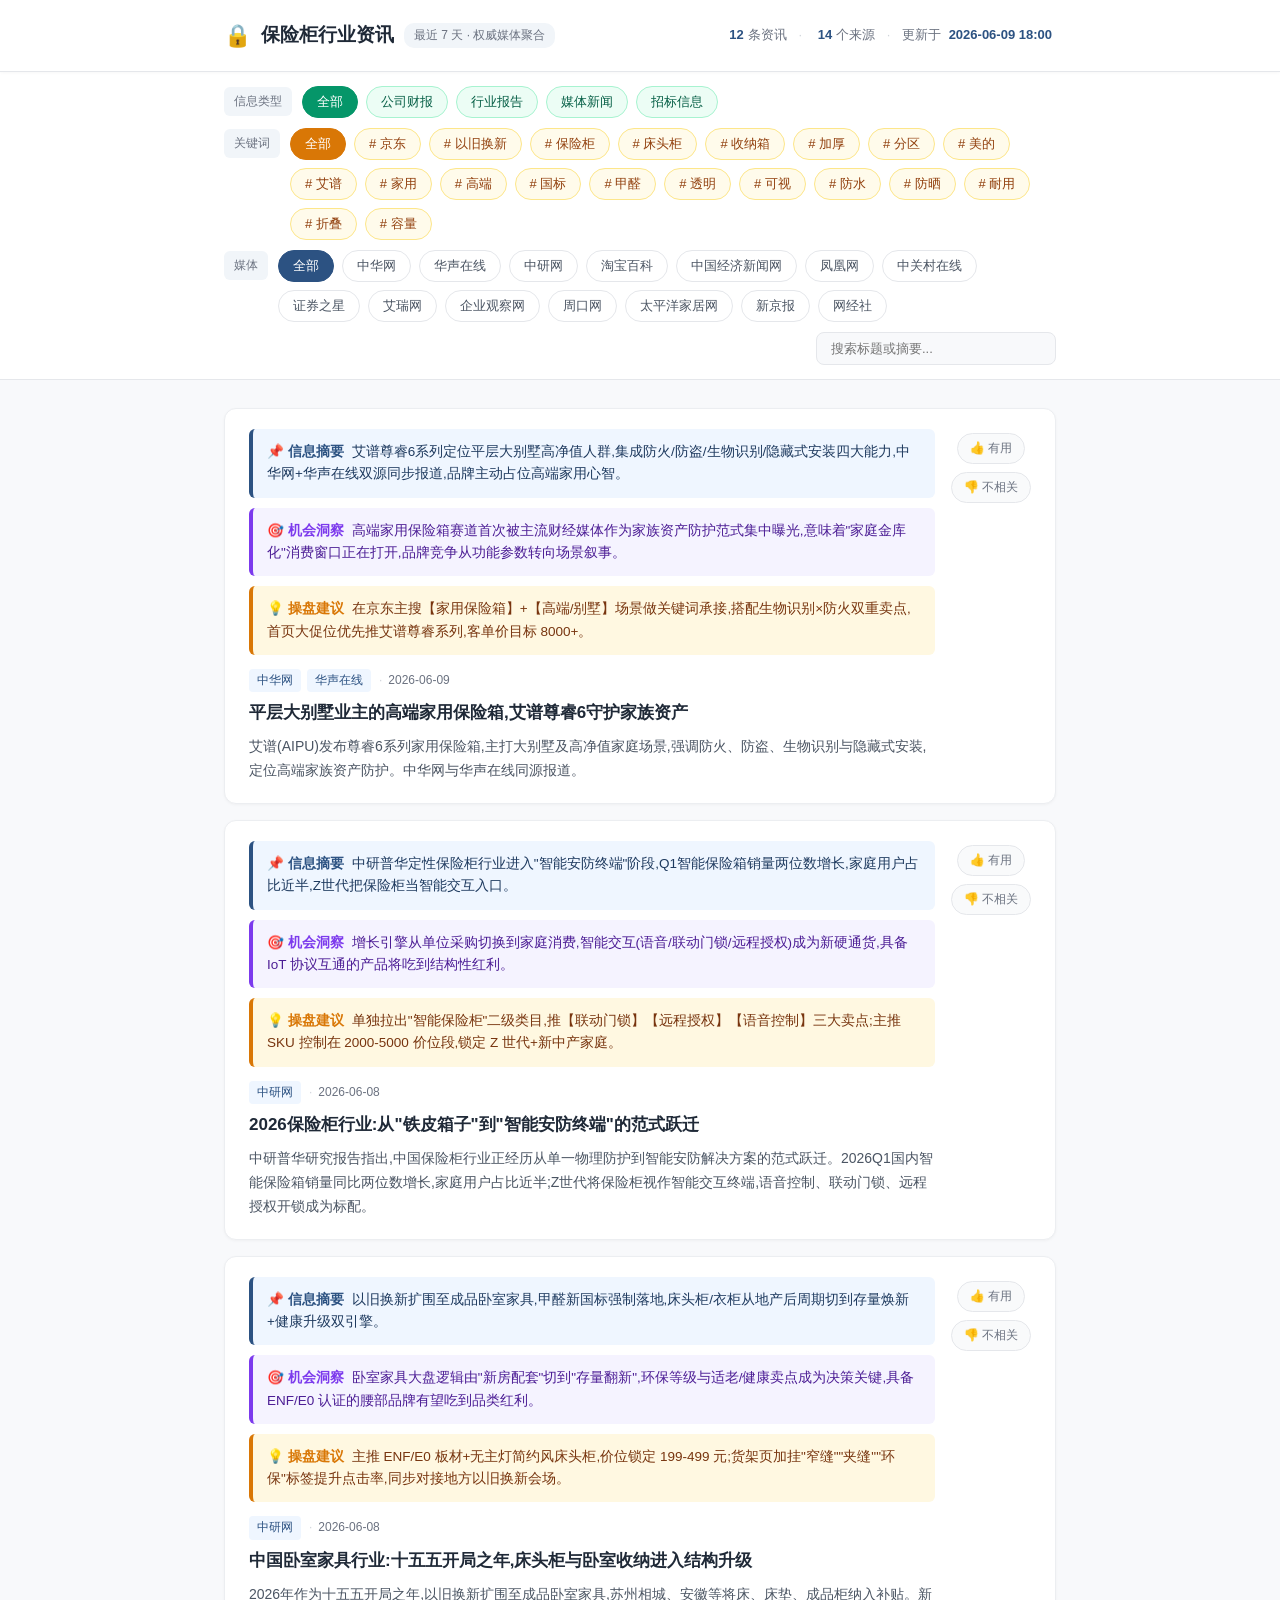
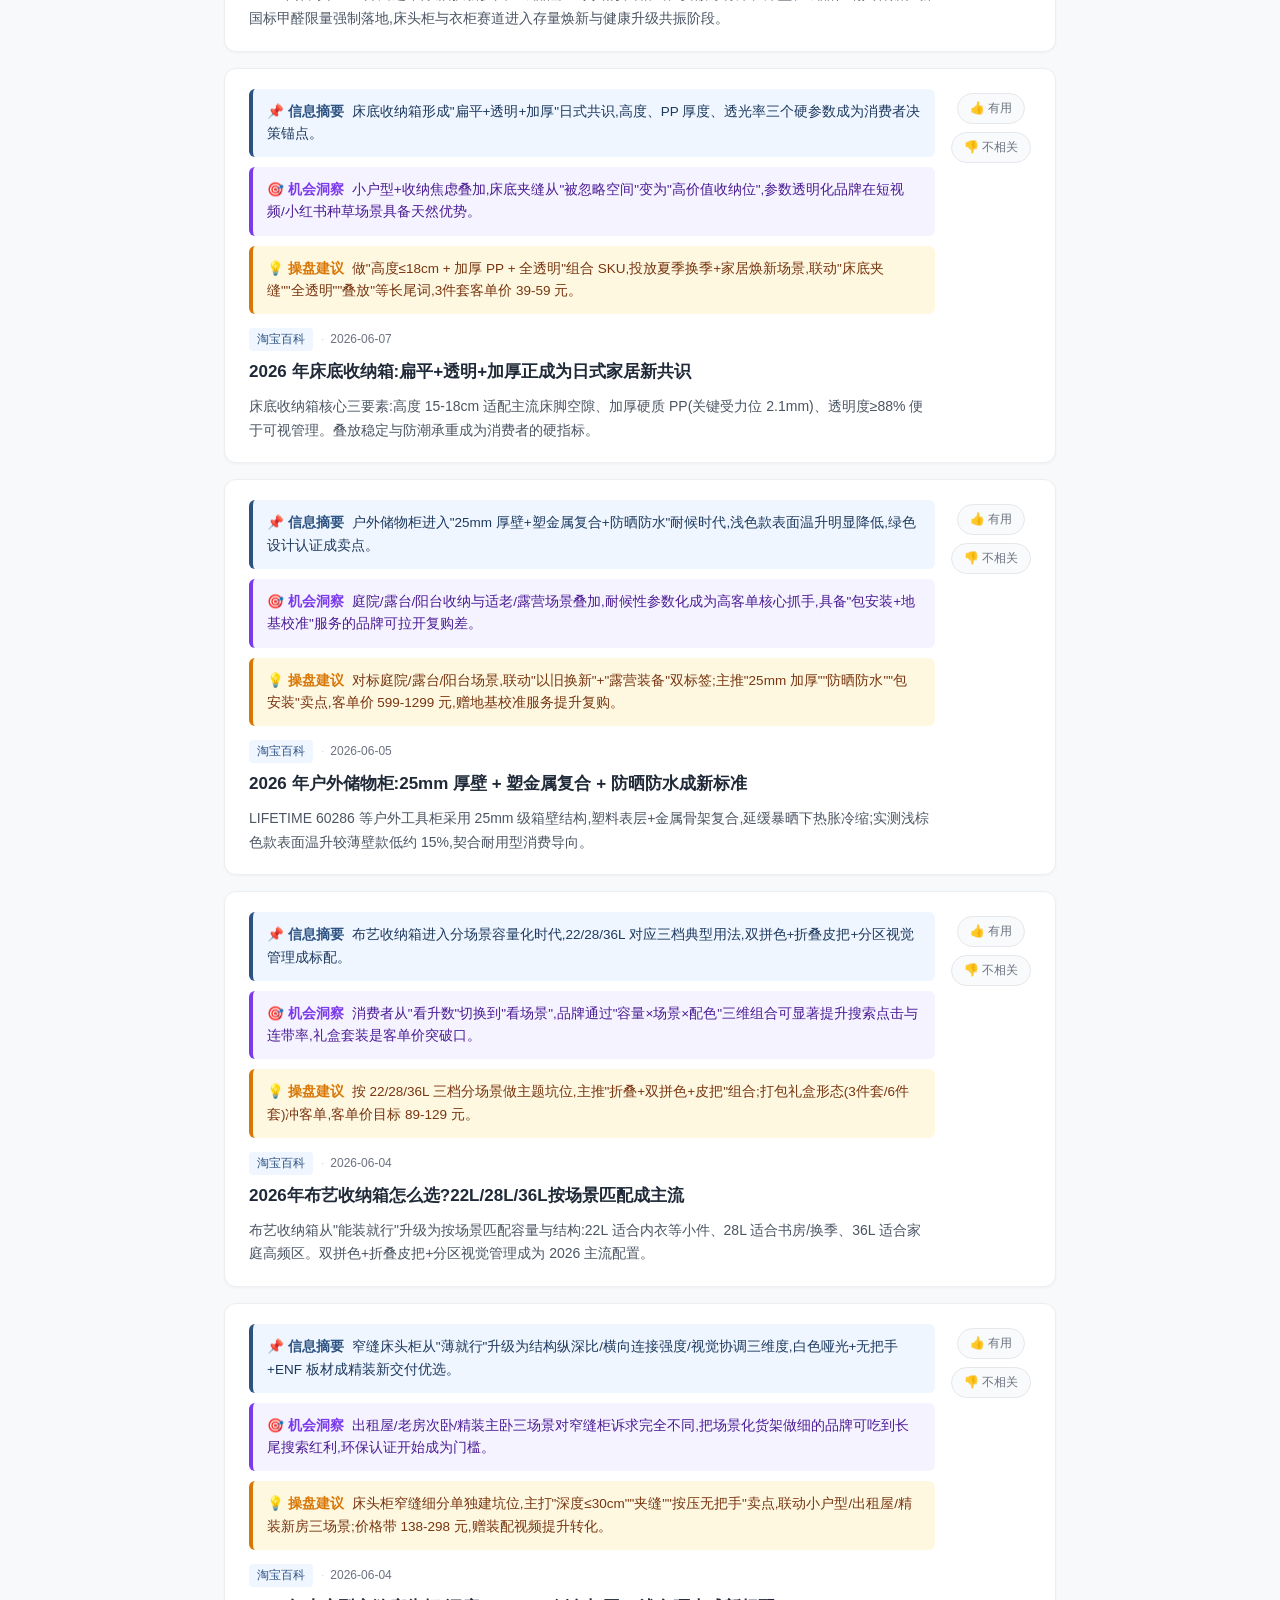
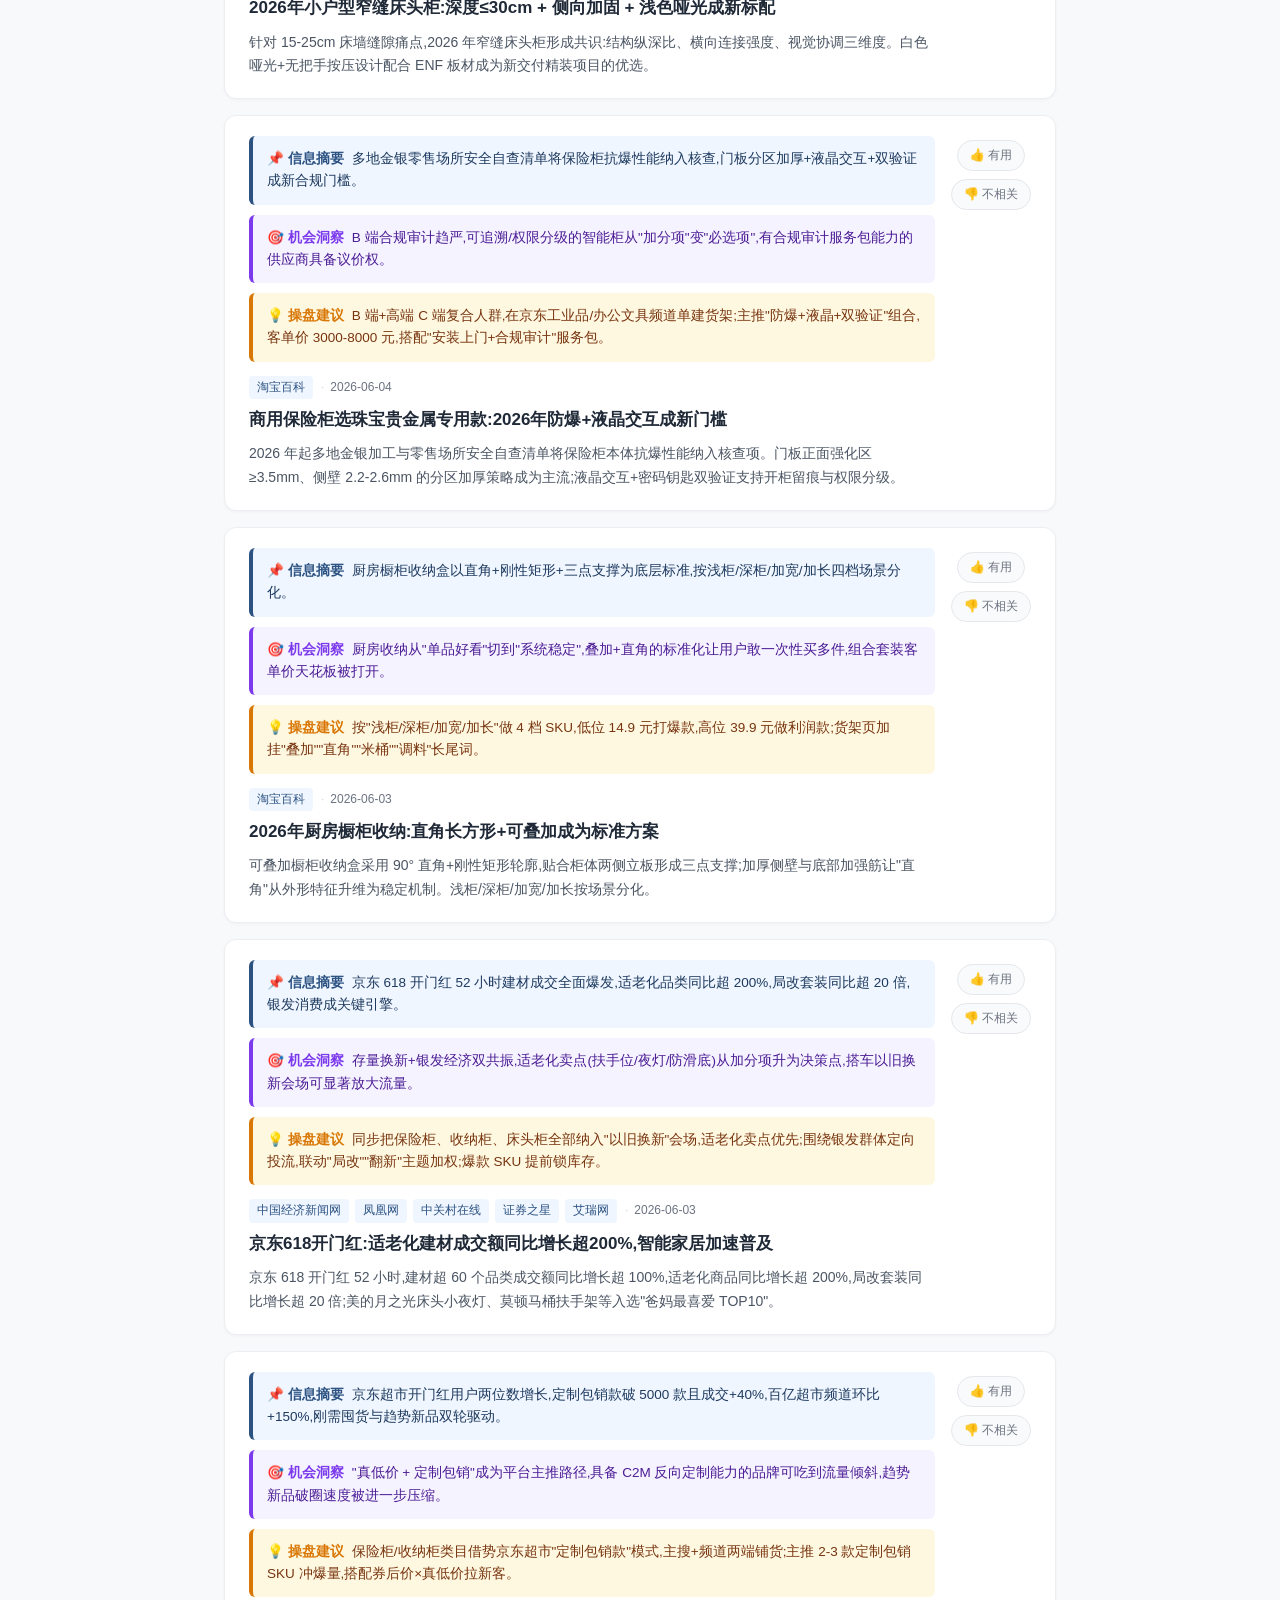
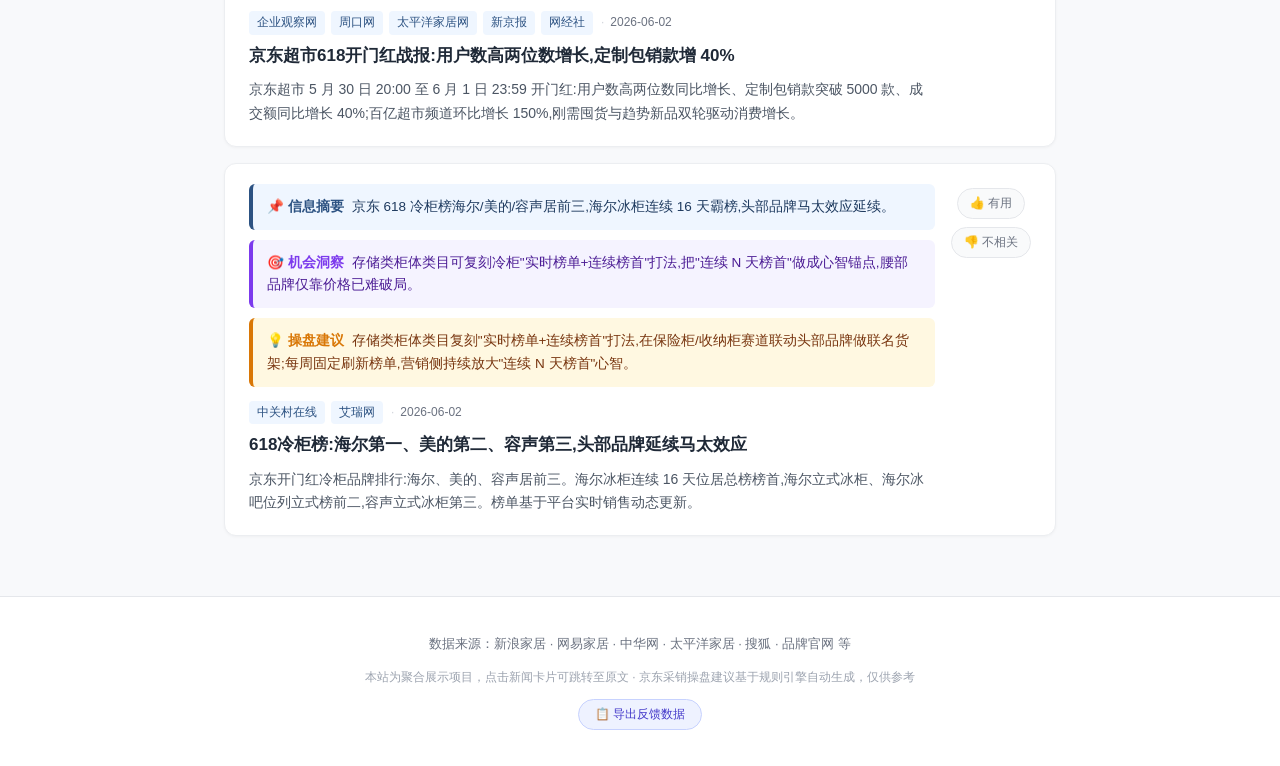
==== index.html @ 9e06166c "feat: 信息类型筛选+bad滑走消失+每日自动更新" ====
<!DOCTYPE html>
<html lang="zh-CN">
<head>
  <meta charset="UTF-8" />
  <meta name="viewport" content="width=device-width, initial-scale=1.0" />
  <title>保险柜行业资讯 · 最近 7 天</title>
  <meta name="description" content="保险柜/保险箱/保管箱行业最近 7 天权威媒体动态聚合，含京东采销操盘建议。" />
  <link rel="stylesheet" href="./style.css" />
</head>
<body>
  <header class="site-header">
    <div class="container">
      <div class="brand">
        <span class="brand-icon">🔒</span>
        <h1>保险柜行业资讯</h1>
        <span class="brand-tag">最近 7 天 · 权威媒体聚合</span>
      </div>
      <div class="stats" id="stats">
        <span class="stat-item"><strong id="stat-total">--</strong>条资讯</span>
        <span class="stat-divider">·</span>
        <span class="stat-item"><strong id="stat-sources">--</strong>个来源</span>
        <span class="stat-divider">·</span>
        <span class="stat-item">更新于 <strong id="stat-time">--</strong></span>
      </div>
    </div>
  </header>

  <section class="toolbar">
    <div class="container toolbar-inner">
      <div class="filter-row">
        <span class="filter-label">信息类型</span>
        <div class="category-filter chips-wrap" id="category-filter">
          <button class="chip chip-cat chip-active" data-category="">全部</button>
        </div>
      </div>
      <div class="filter-row">
        <span class="filter-label">关键词</span>
        <div class="keyword-filter chips-wrap" id="keyword-filter">
          <button class="chip chip-keyword chip-active" data-keyword="">全部</button>
        </div>
      </div>
      <div class="filter-row">
        <span class="filter-label">媒体</span>
        <div class="source-filter chips-wrap" id="source-filter">
          <button class="chip chip-active" data-source="">全部</button>
        </div>
      </div>
      <div class="search-box">
        <input type="search" id="search-input" placeholder="搜索标题或摘要..." aria-label="搜索" />
      </div>
    </div>
  </section>

  <main class="container">
    <div id="news-list" class="news-list" aria-live="polite"></div>
    <div id="empty-state" class="empty-state" hidden>
      <p>暂无匹配的新闻 ✨</p>
      <p class="empty-tip">试试切换其他来源或清空搜索关键词</p>
    </div>
  </main>

  <footer class="site-footer">
    <div class="container">
      <p>数据来源：新浪家居 · 网易家居 · 中华网 · 太平洋家居 · 搜狐 · 品牌官网 等</p>
      <p class="footer-sub">本站为聚合展示项目，点击新闻卡片可跳转至原文 · 京东采销操盘建议基于规则引擎自动生成，仅供参考</p>
      <p class="footer-sub" style="margin-top:8px">
        <button id="export-feedback-btn" class="fb-btn fb-export" title="导出您的反馈数据，供爬虫优化抓取">📋 导出反馈数据</button>
      </p>
    </div>
  </footer>

  <script src="./data/news.data.js"></script>
  <script src="./js/app.js"></script>
</body>
</html>
---- style.css ----
/* ============================================================
/* ============================================================
   Safe-box News  · Light theme
   Palette: #F8F9FB bg, #FFFFFF cards, #2C5282 accent, #D97706 insight
   ============================================================ */

* { box-sizing: border-box; }

html, body {
  margin: 0;
  padding: 0;
  background: #F8F9FB;
  color: #1F2937;
  font-family: -apple-system, BlinkMacSystemFont, "Segoe UI", "PingFang SC",
               "Hiragino Sans GB", "Microsoft YaHei", sans-serif;
  font-size: 15px;
  line-height: 1.6;
  -webkit-font-smoothing: antialiased;
}

.container {
  max-width: 880px;
  margin: 0 auto;
  padding: 0 24px;
}

a { color: inherit; text-decoration: none; }

/* ===== Header ===== */
.site-header {
  background: #FFFFFF;
  border-bottom: 1px solid #E5E7EB;
  position: sticky;
  top: 0;
  z-index: 10;
  box-shadow: 0 1px 3px rgba(0,0,0,0.03);
}
.site-header .container {
  display: flex;
  flex-wrap: wrap;
  align-items: center;
  justify-content: space-between;
  padding-top: 18px;
  padding-bottom: 18px;
  gap: 14px;
}
.brand {
  display: flex;
  align-items: center;
  gap: 10px;
  flex-wrap: wrap;
}
.brand-icon {
  font-size: 22px;
}
.brand h1 {
  font-size: 19px;
  font-weight: 600;
  margin: 0;
  color: #1F2937;
}
.brand-tag {
  font-size: 12px;
  color: #6B7280;
  background: #F1F5F9;
  padding: 3px 10px;
  border-radius: 10px;
}
.stats {
  color: #6B7280;
  font-size: 13px;
}
.stats strong {
  color: #2C5282;
  font-weight: 600;
  padding: 0 4px;
}
.stat-divider {
  margin: 0 8px;
  color: #D1D5DB;
}

/* ===== Toolbar ===== */
.toolbar {
  background: #FFFFFF;
  border-bottom: 1px solid #E5E7EB;
}
.toolbar-inner {
  display: flex;
  flex-direction: column;
  gap: 10px;
  padding-top: 14px;
  padding-bottom: 14px;
  align-items: stretch;
}
.filter-row {
  display: flex;
  align-items: flex-start;
  gap: 10px;
  flex-wrap: nowrap;
}
.filter-label {
  flex: 0 0 auto;
  font-size: 12px;
  color: #6B7280;
  background: #F1F5F9;
  padding: 5px 10px;
  border-radius: 6px;
  white-space: nowrap;
  margin-top: 1px;
  font-weight: 500;
}
.chips-wrap {
  display: flex;
  flex-wrap: wrap;
  gap: 8px;
  flex: 1 1 auto;
}
.source-filter,
.keyword-filter {
  display: flex;
  gap: 8px;
  flex-wrap: wrap;
  flex: 1 1 auto;
}
.chip {
  border: 1px solid #E5E7EB;
  background: #FFFFFF;
  color: #4B5563;
  padding: 6px 14px;
  border-radius: 16px;
  font-size: 13px;
  cursor: pointer;
  transition: all 0.15s ease;
  white-space: nowrap;
}
.chip:hover {
  border-color: #2C5282;
  color: #2C5282;
}
.chip-active {
  background: #2C5282;
  border-color: #2C5282;
  color: #FFFFFF;
}
.chip-active:hover {
  color: #FFFFFF;
}

/* Keyword chips (golden accent to distinguish from media filter) */
.chip-keyword {
  color: #92400E;
  background: #FFFBEB;
  border-color: #FDE68A;
}
.chip-keyword:hover {
  border-color: #D97706;
  color: #D97706;
}
.chip-keyword.chip-active {
  background: #D97706;
  border-color: #D97706;
  color: #FFFFFF;
}
.chip-keyword.chip-active:hover {
  color: #FFFFFF;
}

/* Category chips (teal accent) */
.chip-cat {
  color: #065F46;
  background: #ECFDF5;
  border-color: #A7F3D0;
}
.chip-cat:hover {
  border-color: #059669;
  color: #059669;
}
.chip-cat.chip-active {
  background: #059669;
  border-color: #059669;
  color: #FFFFFF;
}
.chip-cat.chip-active:hover {
  color: #FFFFFF;
}

.search-box {
  flex: 0 0 auto;
  align-self: flex-end;
}
.search-box input {
  width: 100%;
  min-width: 240px;
  padding: 8px 14px;
  border: 1px solid #E5E7EB;
  border-radius: 8px;
  background: #F8F9FB;
  font-size: 13px;
  color: #1F2937;
  outline: none;
  transition: all 0.15s ease;
}
.search-box input:focus {
  background: #FFFFFF;
  border-color: #2C5282;
  box-shadow: 0 0 0 3px rgba(44, 82, 130, 0.1);
}

/* ===== News List (single-column list layout) ===== */
.news-list {
  display: flex;
  flex-direction: column;
  gap: 16px;
  padding: 28px 0 60px;
}
.news-card {
  background: #FFFFFF;
  border: 1px solid #ECEEF1;
  border-radius: 12px;
  padding: 20px 24px;
  display: flex;
  flex-direction: row;
  align-items: stretch;
  gap: 16px;
  transition: all 0.2s ease;
  box-shadow: 0 1px 3px rgba(0,0,0,0.04);
}
.news-card:hover {
  box-shadow: 0 4px 16px rgba(0,0,0,0.06);
  border-color: #D5DBE5;
}
.card-body {
  flex: 1 1 auto;
  min-width: 0;
}
/* Feedback sidebar */
.card-feedback {
  flex: 0 0 auto;
  display: flex;
  flex-direction: column;
  gap: 8px;
  align-items: center;
  justify-content: flex-start;
  padding-top: 4px;
}
.fb-btn {
  display: inline-flex;
  align-items: center;
  gap: 4px;
  padding: 6px 12px;
  border: 1px solid #E5E7EB;
  border-radius: 20px;
  background: #F9FAFB;
  color: #6B7280;
  font-size: 12px;
  cursor: pointer;
  transition: all 0.15s ease;
  white-space: nowrap;
  user-select: none;
}
.fb-btn:hover {
  border-color: #9CA3AF;
  color: #374151;
  background: #F3F4F6;
}
.fb-good.fb-active {
  background: #ECFDF5;
  border-color: #34D399;
  color: #065F46;
}
.fb-bad.fb-active {
  background: #FEF2F2;
  border-color: #F87171;
  color: #991B1B;
}
.fb-export {
  font-size: 12px;
  padding: 6px 16px;
  border-color: #C7D2FE;
  color: #4338CA;
  background: #EEF2FF;
}
.fb-export:hover {
  background: #E0E7FF;
  border-color: #818CF8;
  color: #3730A3;
}

/* Card slide-out animation (bad feedback) */
@keyframes slideOutRight {
  0% { transform: translateX(0); opacity: 1; max-height: 500px; margin-bottom: 16px; }
  70% { transform: translateX(100%); opacity: 0; max-height: 500px; margin-bottom: 16px; }
  100% { transform: translateX(100%); opacity: 0; max-height: 0; margin-bottom: 0; padding: 0; border: 0; overflow: hidden; }
}
.card-slide-out {
  animation: slideOutRight 0.5s ease forwards;
  pointer-events: none;
}
/* Title link: clickable, distinguishable, copy-friendly */
.title-link {
  color: #1F2937;
  text-decoration: none;
  transition: color 0.15s;
}
.title-link:hover {
  color: #2C5282;
  text-decoration: underline;
}
.news-meta {
  display: flex;
  align-items: center;
  gap: 8px;
  font-size: 12px;
  color: #6B7280;
  margin: 14px 0 8px;
}
.news-sources {
  display: flex;
  flex-wrap: wrap;
  gap: 6px;
}
.news-source {
  background: #EFF6FF;
  color: #2C5282;
  padding: 2px 8px;
  border-radius: 4px;
  font-weight: 500;
}
.news-date::before {
  content: "·";
  margin-right: 6px;
  color: #D1D5DB;
}
.news-title {
  font-size: 17px;
  font-weight: 600;
  color: #1F2937;
  line-height: 1.5;
  margin: 0 0 10px;
}
.news-summary {
  font-size: 14px;
  color: #4B5563;
  line-height: 1.7;
  margin: 0;
}
/* Three info blocks placed at TOP of the card:
   信息摘要(brief) / 机会洞察(opportunity) / 品类操盘建议(insight) */
.news-brief,
.news-opportunity,
.news-insight {
  padding: 12px 14px;
  border-radius: 6px;
  font-size: 13.5px;
  line-height: 1.65;
  margin-bottom: 10px;
}
.news-brief {
  background: #EFF6FF;
  border-left: 4px solid #2C5282;
  color: #1E3A5F;
}
.news-opportunity {
  background: #F5F3FF;
  border-left: 4px solid #7C3AED;
  color: #4C1D95;
}
.news-insight {
  background: #FFF8E1;
  border-left: 4px solid #D97706;
  color: #78350F;
}
.block-tag {
  display: inline-block;
  font-weight: 600;
  margin-right: 8px;
}
.news-brief .block-tag { color: #2C5282; }
.news-opportunity .block-tag { color: #7C3AED; }
.news-insight .block-tag { color: #D97706; }

/* legacy class (kept for safety, no longer used) */
.news-insight-tag {
  display: inline-block;
  font-weight: 600;
  color: #D97706;
  margin-right: 8px;
}

/* ===== Empty State ===== */
.empty-state {
  text-align: center;
  padding: 80px 20px;
  color: #6B7280;
}
.empty-state p {
  margin: 4px 0;
}
.empty-state .empty-tip {
  font-size: 13px;
  color: #9CA3AF;
}

/* ===== Footer ===== */
.site-footer {
  background: #FFFFFF;
  border-top: 1px solid #E5E7EB;
  padding: 24px 0;
  color: #6B7280;
  font-size: 13px;
  text-align: center;
}
.site-footer .footer-sub {
  font-size: 12px;
  color: #9CA3AF;
  margin-top: 6px;
}

/* ===== Responsive ===== */
@media (max-width: 1023px) {
  .container { max-width: 920px; }
}
@media (max-width: 767px) {
  .container { padding: 0 16px; }
  .site-header .container { padding-top: 14px; padding-bottom: 14px; }
  .brand h1 { font-size: 17px; }
  .brand-tag { font-size: 11px; }
  .stats { font-size: 12px; width: 100%; }
  .toolbar-inner { padding-top: 12px; padding-bottom: 12px; }
  .source-filter {
    flex-wrap: nowrap;
    overflow-x: auto;
    -webkit-overflow-scrolling: touch;
    padding-bottom: 4px;
  }
  .search-box { width: 100%; }
  .search-box input { width: 100%; }
  .news-list {
    gap: 12px;
    padding: 18px 0 40px;
  }
  .news-card { padding: 16px 18px; flex-direction: column; gap: 12px; }
  .card-feedback { flex-direction: row; justify-content: flex-end; padding-top: 0; }
  .news-title { font-size: 16px; }
  .news-summary { font-size: 13.5px; }
  .news-brief,
  .news-opportunity,
  .news-insight { font-size: 13px; padding: 10px 12px; }
}
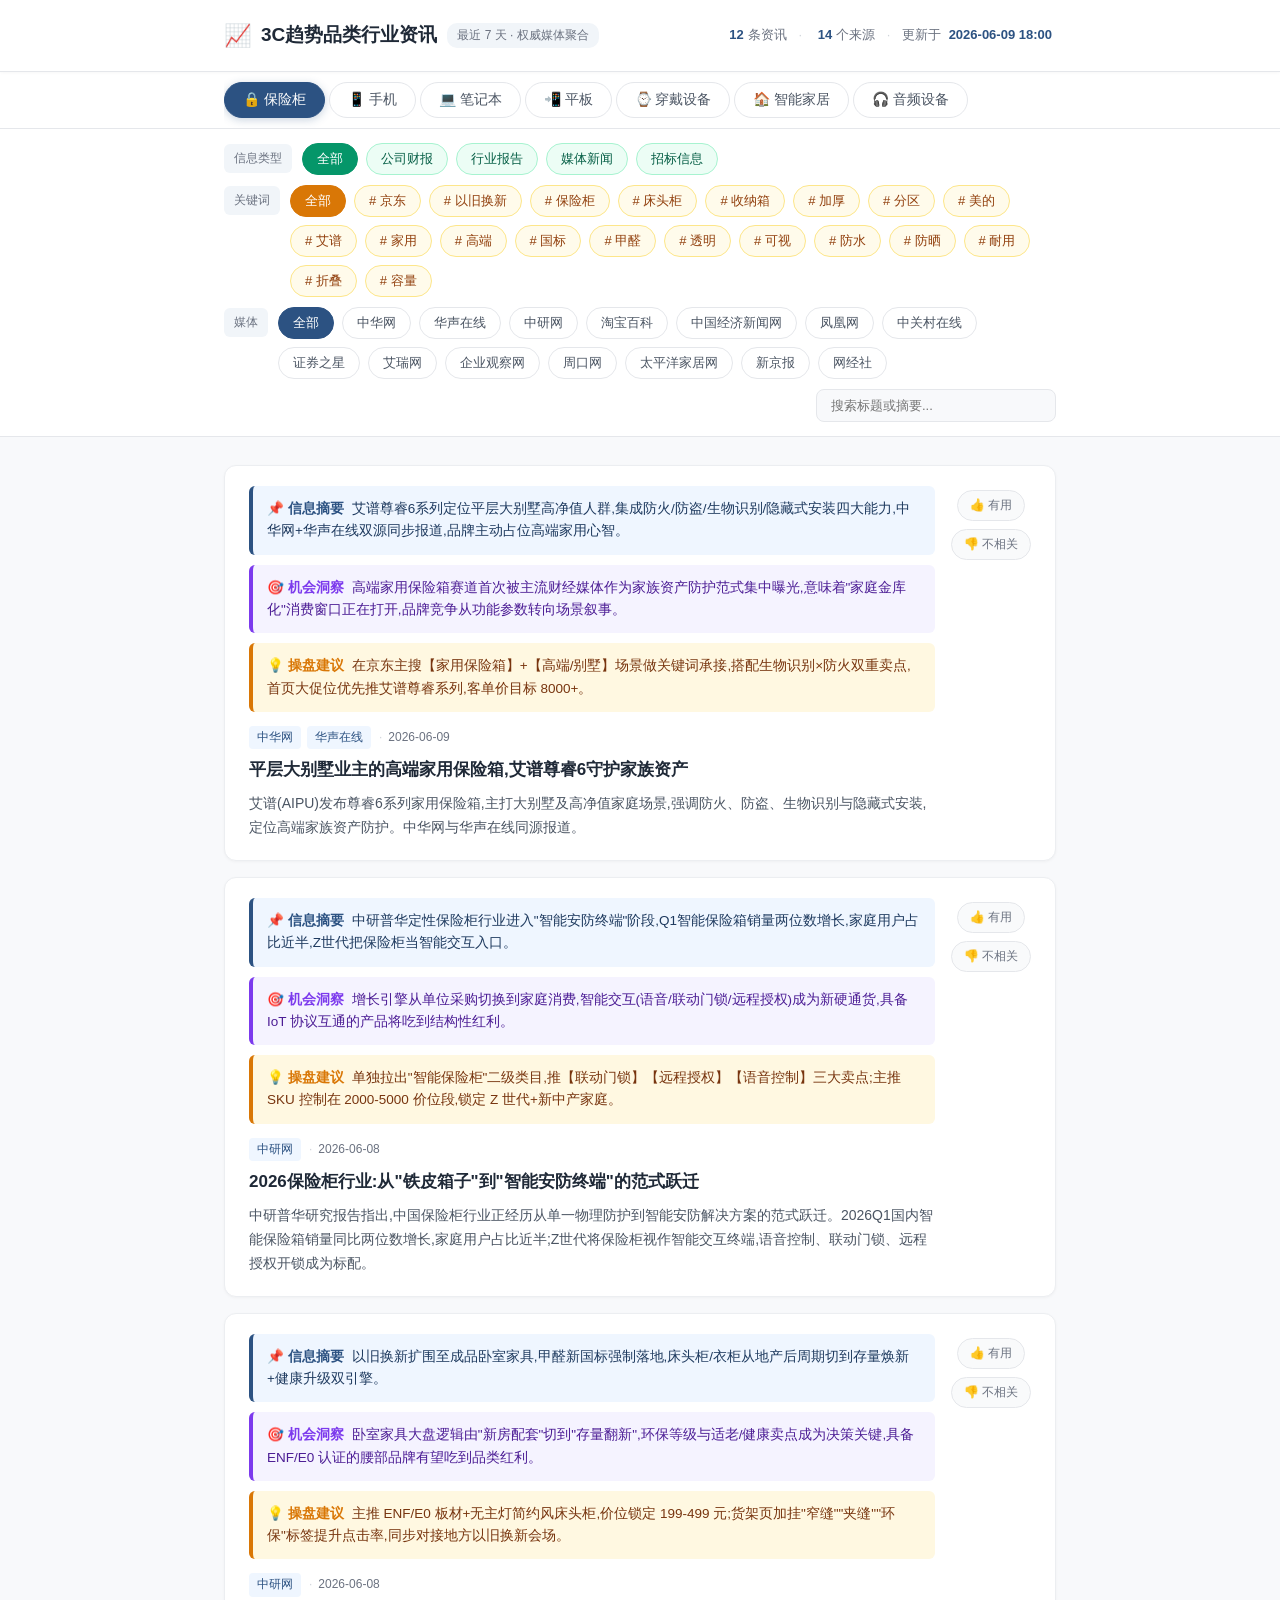
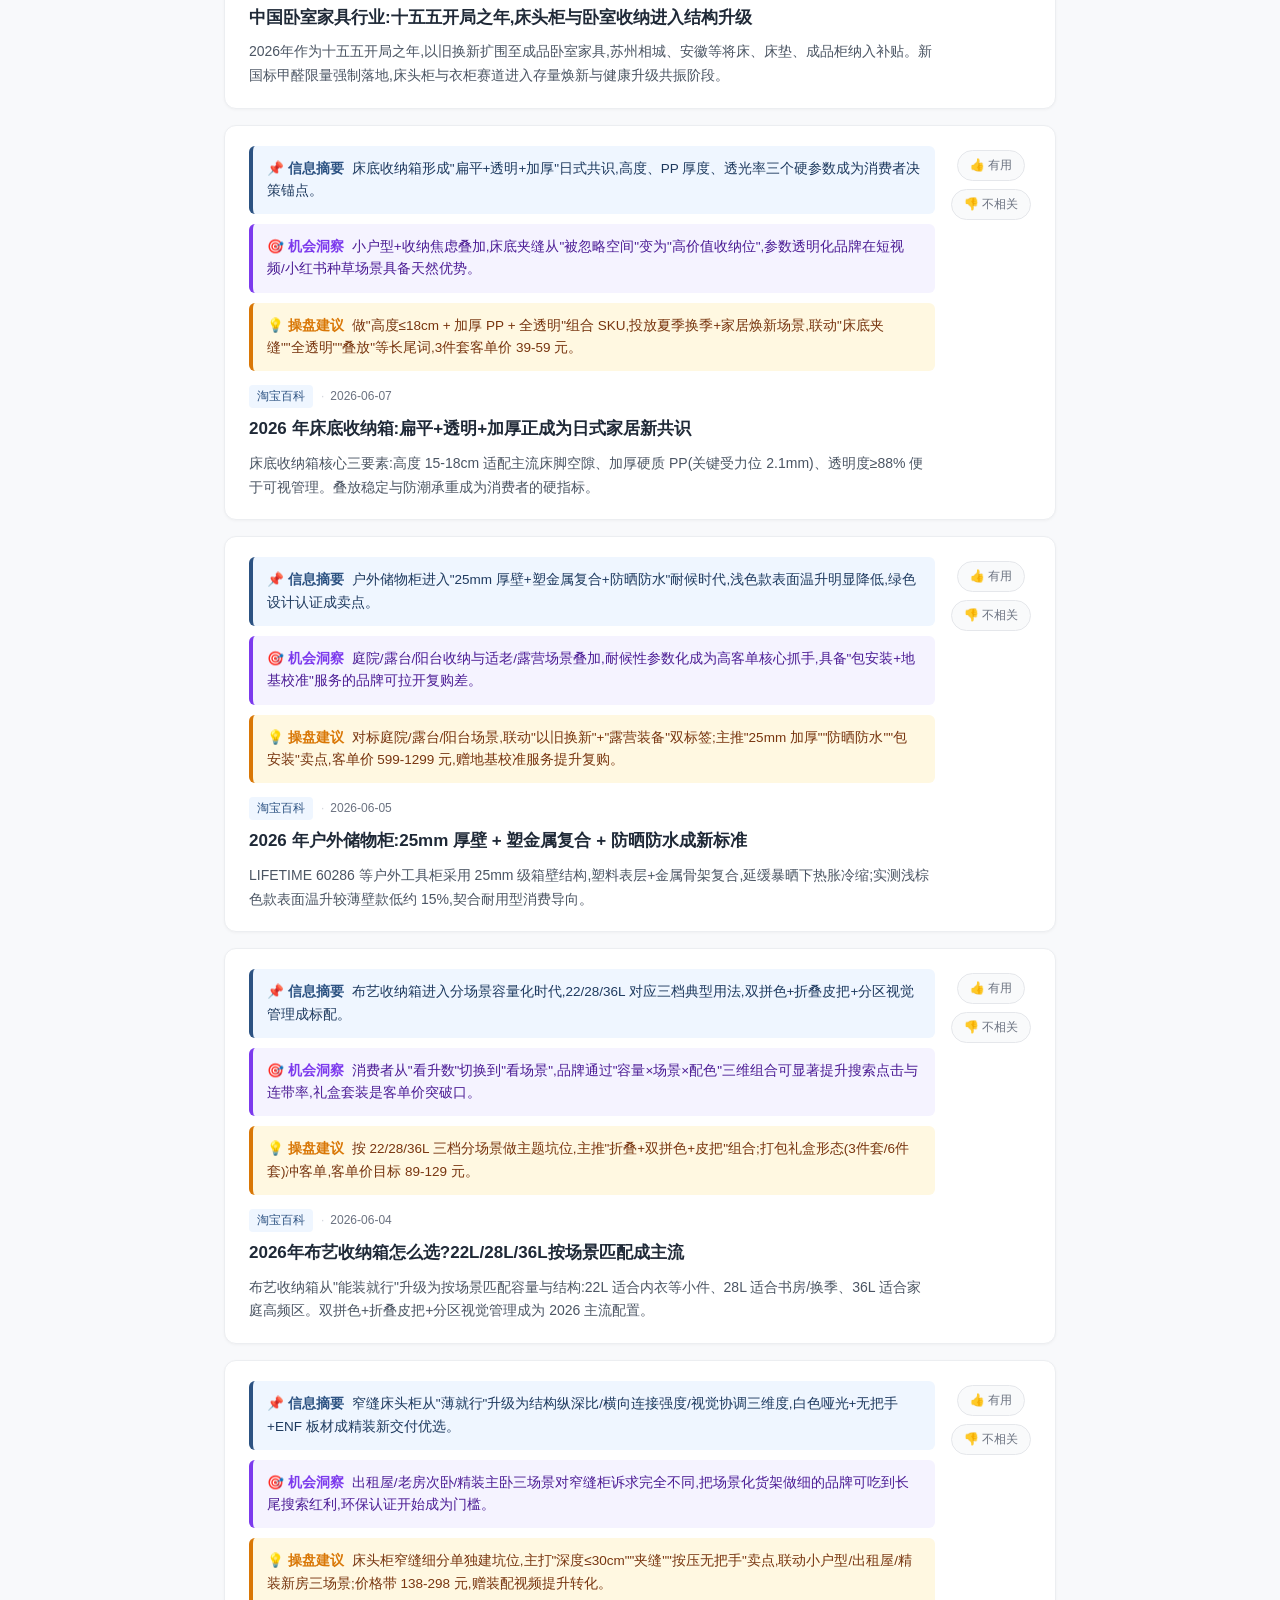
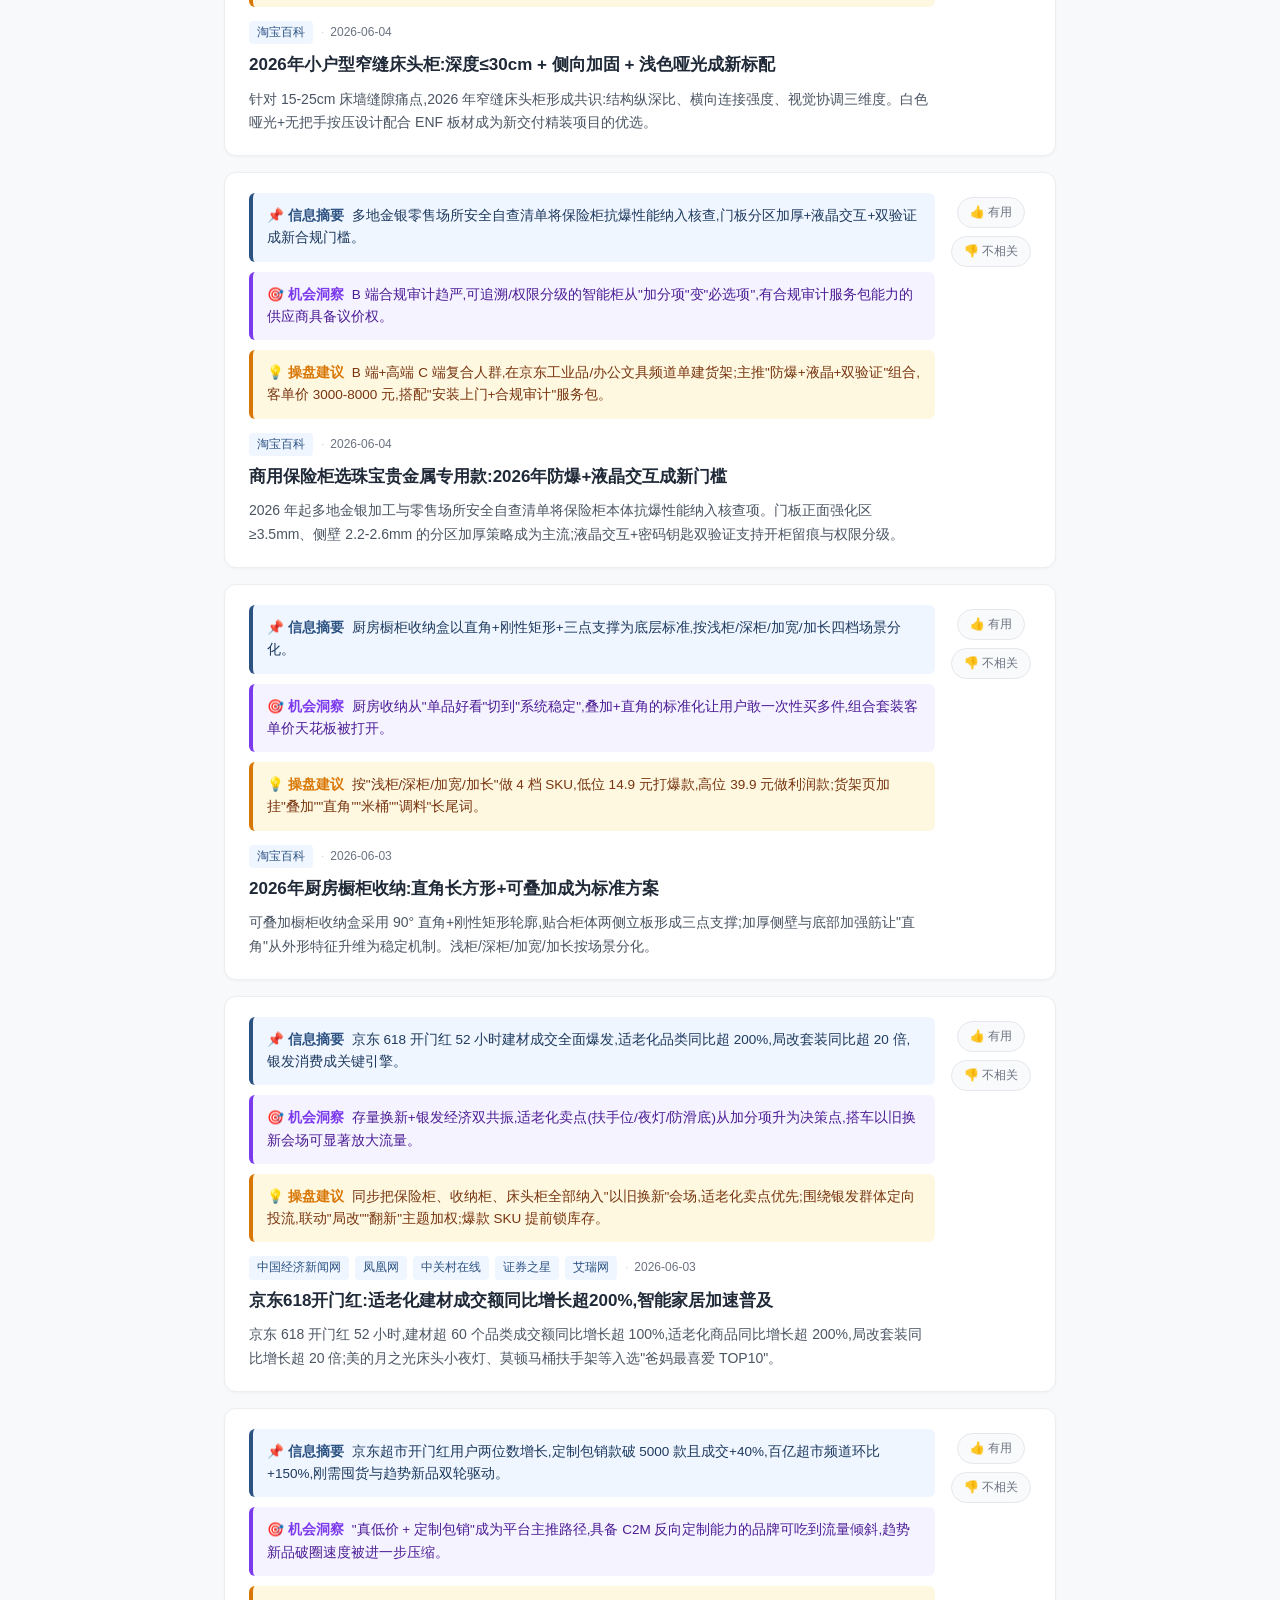
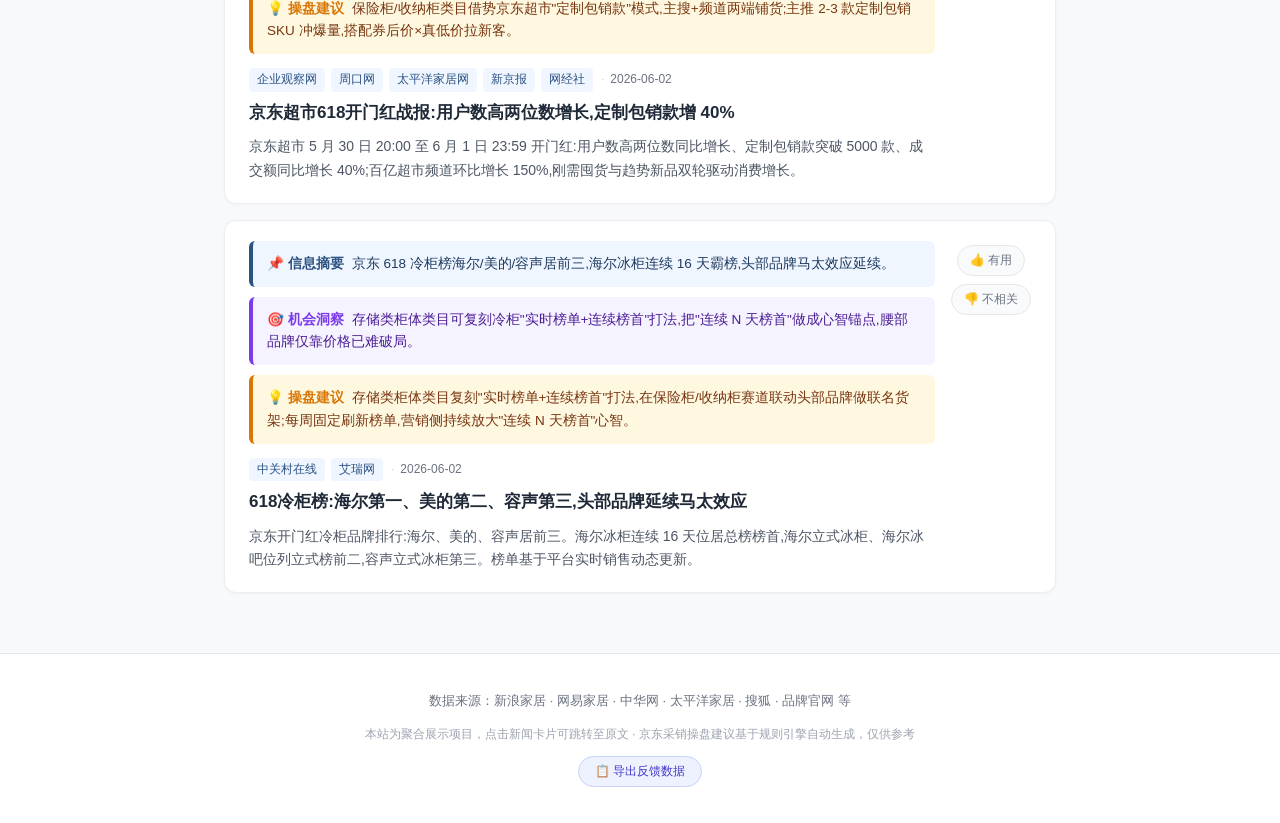
==== commit ba4fdfe4: "feat: 3C趋势品类重构 - 品类切换标签栏 + categories.json配置 + admin管理网站 + 爬虫按品类独立抓取" ====
--- a/index.html
+++ b/index.html
@@ -3,16 +3,16 @@
 <head>
   <meta charset="UTF-8" />
   <meta name="viewport" content="width=device-width, initial-scale=1.0" />
-  <title>保险柜行业资讯 · 最近 7 天</title>
-  <meta name="description" content="保险柜/保险箱/保管箱行业最近 7 天权威媒体动态聚合，含京东采销操盘建议。" />
+  <title>3C趋势品类行业资讯 · 最近 7 天</title>
+  <meta name="description" content="3C趋势品类行业最近 7 天权威媒体动态聚合，含京东采销操盘建议。" />
   <link rel="stylesheet" href="./style.css" />
 </head>
 <body>
   <header class="site-header">
     <div class="container">
       <div class="brand">
-        <span class="brand-icon">🔒</span>
-        <h1>保险柜行业资讯</h1>
+        <span class="brand-icon">📈</span>
+        <h1>3C趋势品类行业资讯</h1>
         <span class="brand-tag">最近 7 天 · 权威媒体聚合</span>
       </div>
       <div class="stats" id="stats">
@@ -24,6 +24,20 @@
       </div>
     </div>
   </header>
+
+  <nav class="category-tabs">
+    <div class="container">
+      <div class="tabs-scroll" id="category-tabs">
+        <button class="tab-btn tab-active" data-cat="safe-box">🔒 保险柜</button>
+        <button class="tab-btn" data-cat="phone">📱 手机</button>
+        <button class="tab-btn" data-cat="laptop">💻 笔记本</button>
+        <button class="tab-btn" data-cat="tablet">📲 平板</button>
+        <button class="tab-btn" data-cat="wearable">⌚ 穿戴设备</button>
+        <button class="tab-btn" data-cat="smart-home">🏠 智能家居</button>
+        <button class="tab-btn" data-cat="audio">🎧 音频设备</button>
+      </div>
+    </div>
+  </nav>
 
   <section class="toolbar">
     <div class="container toolbar-inner">
--- a/style.css
+++ b/style.css
@@ -182,6 +182,55 @@
   color: #FFFFFF;
 }
 .chip-cat.chip-active:hover {
+  color: #FFFFFF;
+}
+
+/* ===== Category Tabs ===== */
+.category-tabs {
+  background: #FFFFFF;
+  border-bottom: 1px solid #E5E7EB;
+}
+.tabs-scroll {
+  display: flex;
+  gap: 4px;
+  padding: 10px 0;
+  overflow-x: auto;
+  -webkit-overflow-scrolling: touch;
+  scrollbar-width: none;
+}
+.tabs-scroll::-webkit-scrollbar {
+  display: none;
+}
+.tab-btn {
+  display: inline-flex;
+  align-items: center;
+  gap: 4px;
+  padding: 8px 18px;
+  border: 1px solid #E5E7EB;
+  border-radius: 20px;
+  background: #FFFFFF;
+  color: #4B5563;
+  font-size: 14px;
+  font-weight: 500;
+  cursor: pointer;
+  transition: all 0.2s ease;
+  white-space: nowrap;
+  flex-shrink: 0;
+}
+.tab-btn:hover {
+  border-color: #2C5282;
+  color: #2C5282;
+  background: #EFF6FF;
+}
+.tab-active {
+  background: #2C5282;
+  border-color: #2C5282;
+  color: #FFFFFF;
+  box-shadow: 0 2px 8px rgba(44, 82, 130, 0.25);
+}
+.tab-active:hover {
+  background: #1E3A5F;
+  border-color: #1E3A5F;
   color: #FFFFFF;
 }
 
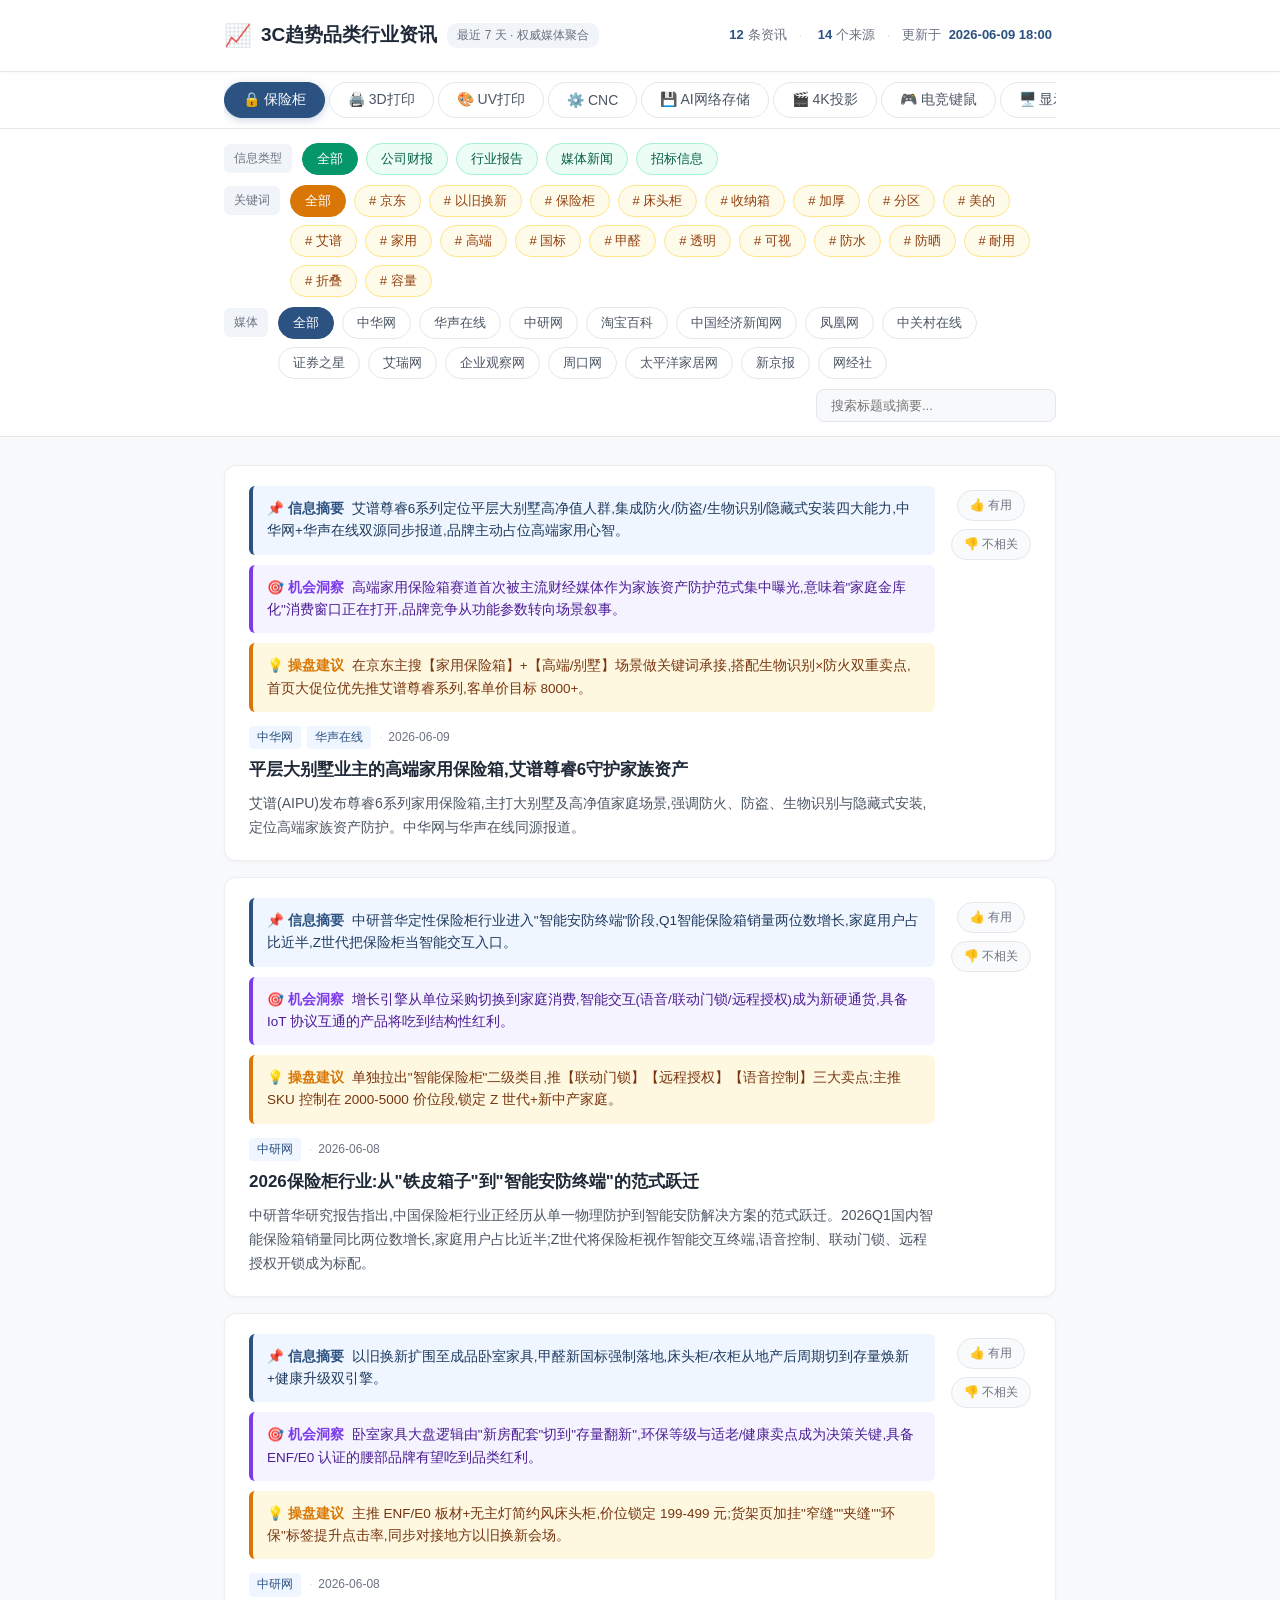
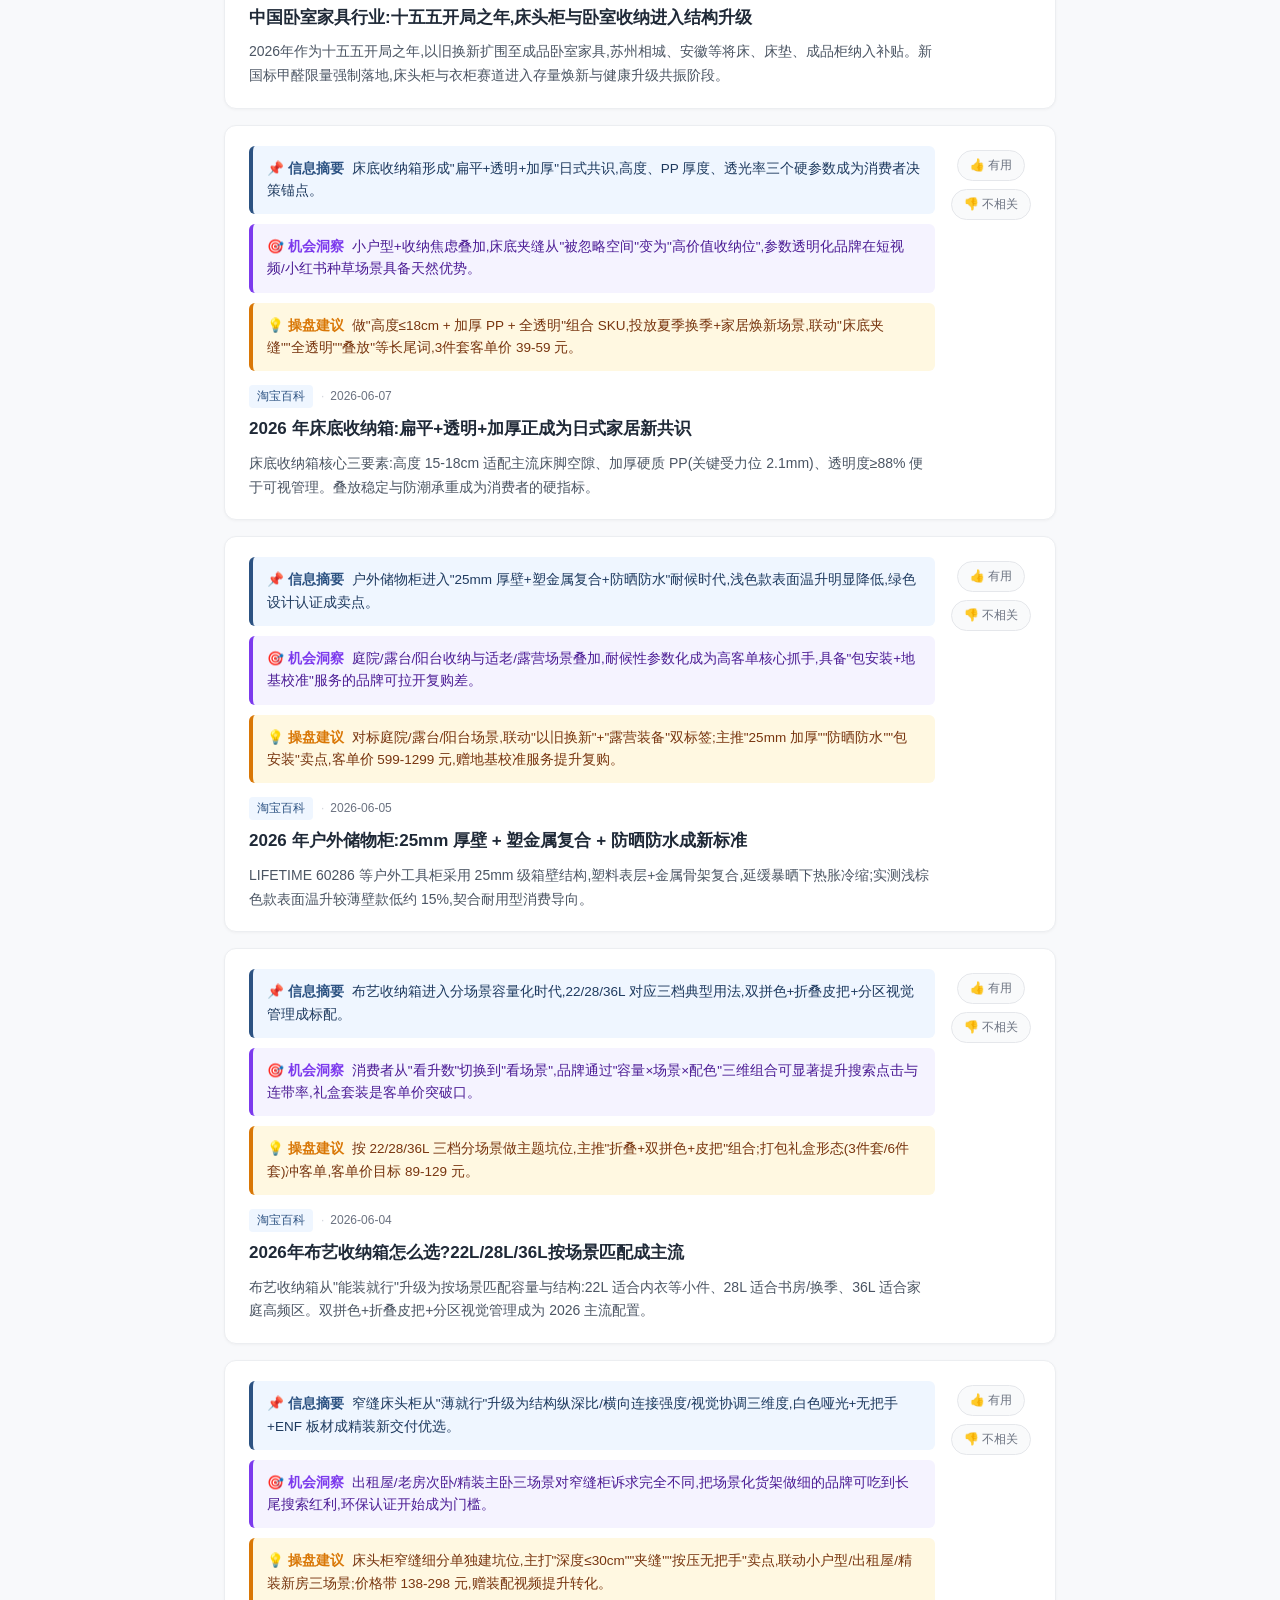
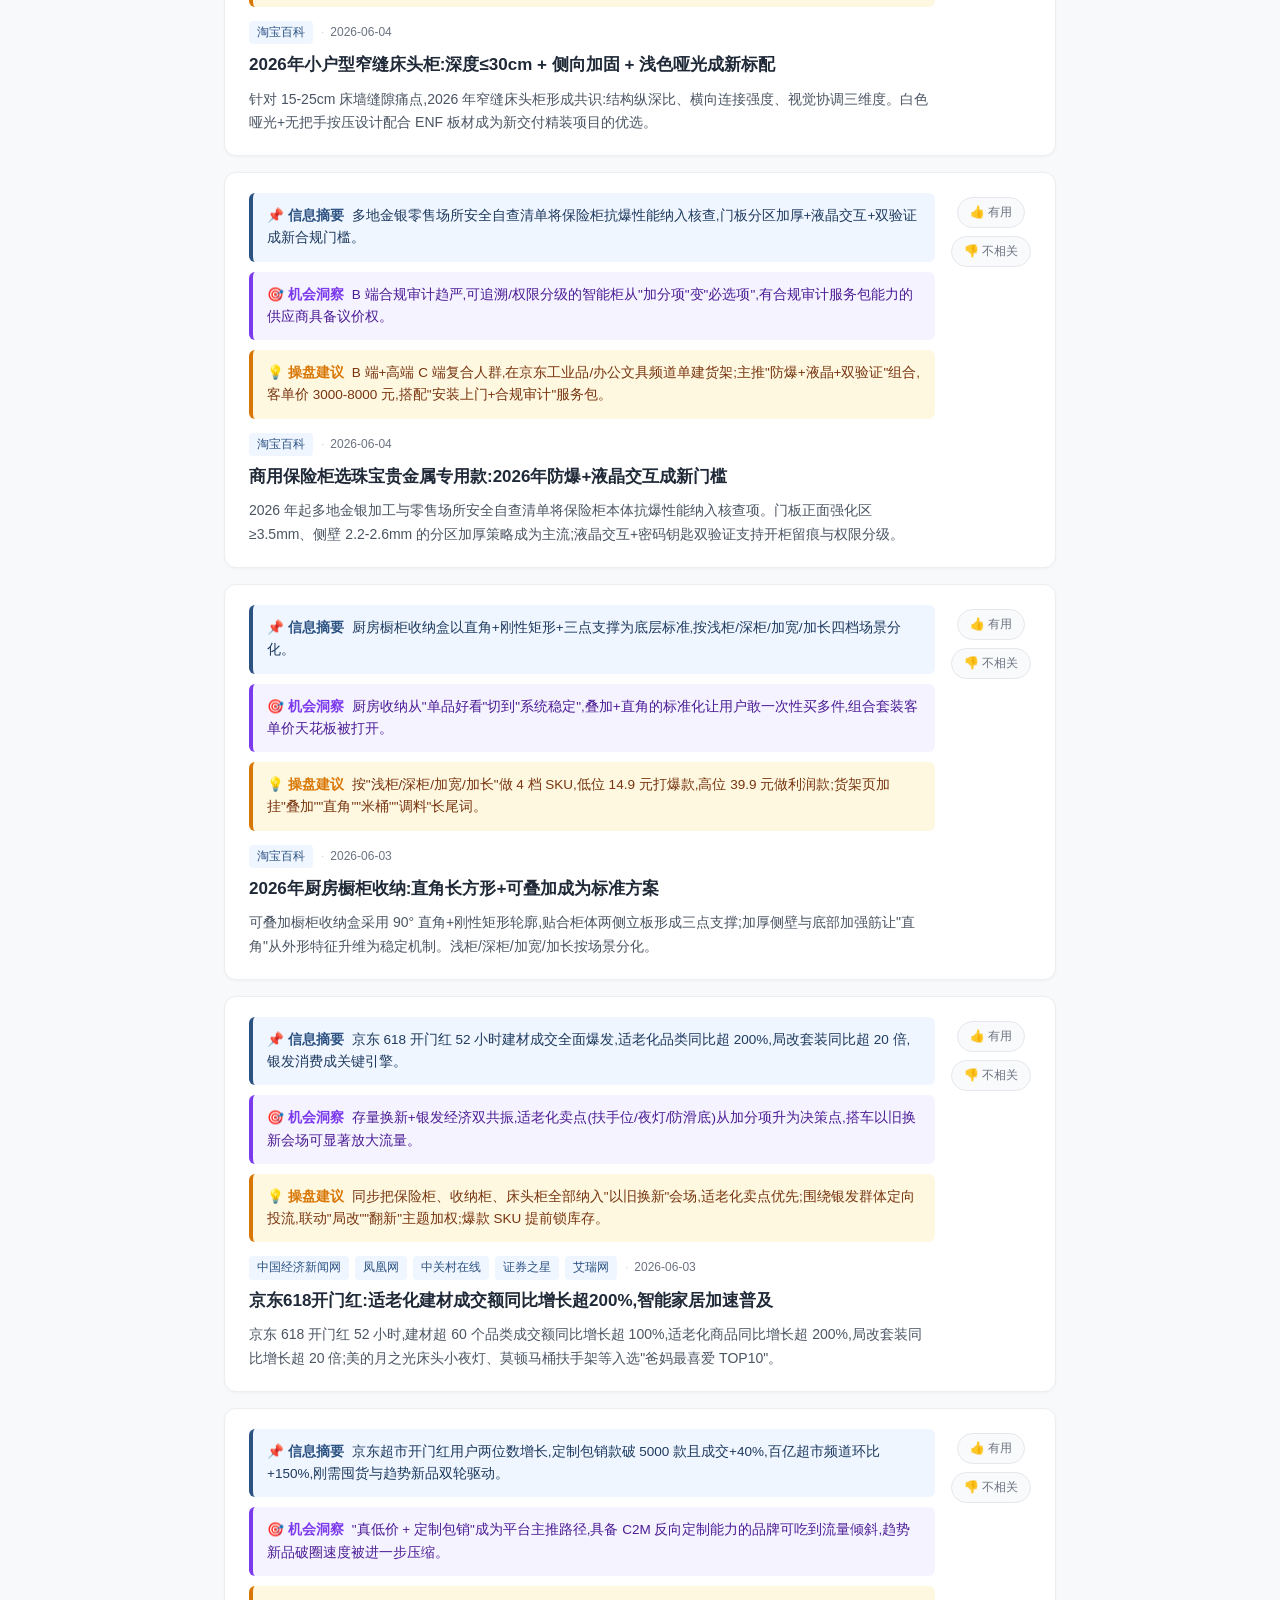
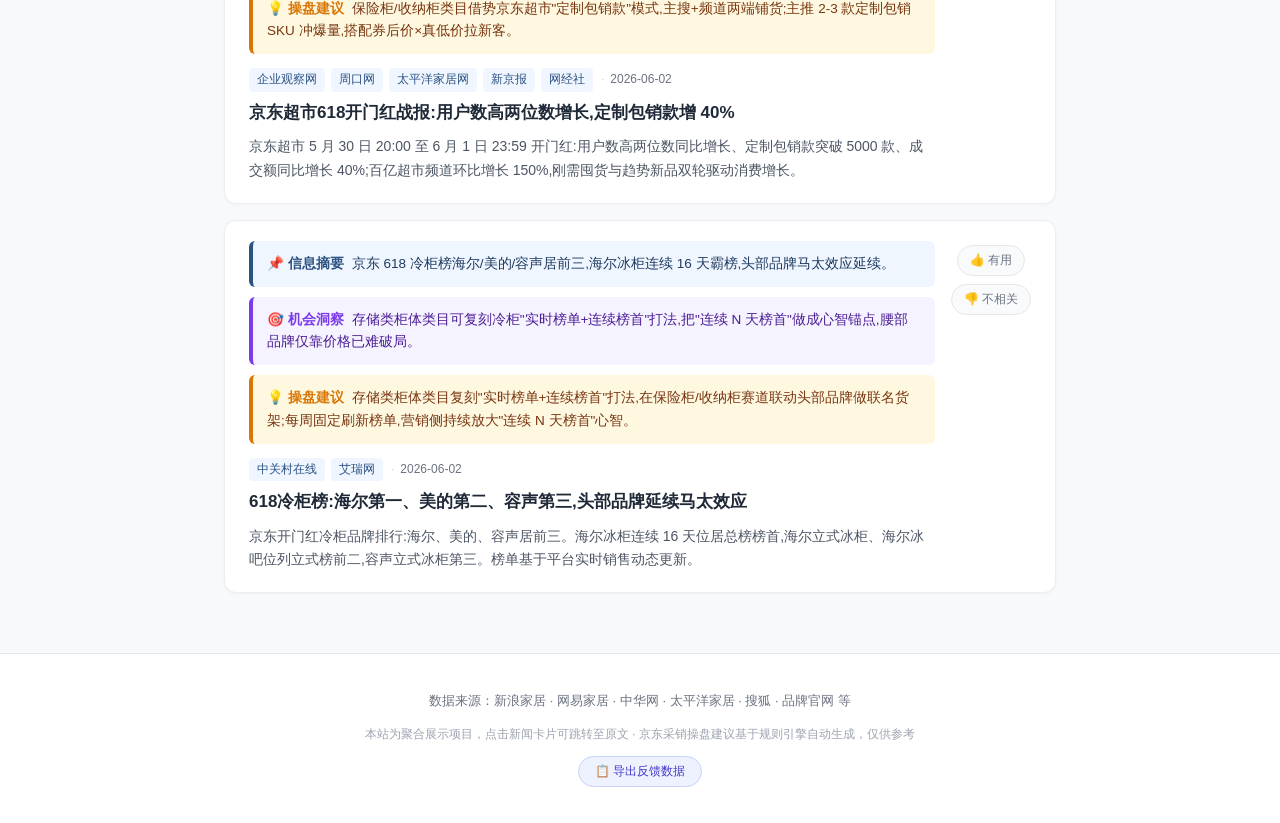
==== commit 5d5649f9: "feat: 更新品类列表为19个3C趋势品类(3D打印/UV打印/CNC/AI网络存储/4K投影/电竞键鼠/显示器/智能手表/游戏台式机/摄影摄像/监控摄像/音箱/AI眼镜/磁吸配件/AIPC/AI手" ====
--- a/index.html
+++ b/index.html
@@ -29,12 +29,24 @@
     <div class="container">
       <div class="tabs-scroll" id="category-tabs">
         <button class="tab-btn tab-active" data-cat="safe-box">🔒 保险柜</button>
-        <button class="tab-btn" data-cat="phone">📱 手机</button>
-        <button class="tab-btn" data-cat="laptop">💻 笔记本</button>
-        <button class="tab-btn" data-cat="tablet">📲 平板</button>
-        <button class="tab-btn" data-cat="wearable">⌚ 穿戴设备</button>
-        <button class="tab-btn" data-cat="smart-home">🏠 智能家居</button>
-        <button class="tab-btn" data-cat="audio">🎧 音频设备</button>
+        <button class="tab-btn" data-cat="3d-printing">🖨️ 3D打印</button>
+        <button class="tab-btn" data-cat="uv-printing">🎨 UV打印</button>
+        <button class="tab-btn" data-cat="cnc">⚙️ CNC</button>
+        <button class="tab-btn" data-cat="ai-nas">💾 AI网络存储</button>
+        <button class="tab-btn" data-cat="4k-projector">🎬 4K投影</button>
+        <button class="tab-btn" data-cat="gaming-peripherals">🎮 电竞键鼠</button>
+        <button class="tab-btn" data-cat="monitor">🖥️ 显示器</button>
+        <button class="tab-btn" data-cat="smart-watch">⌚ 时尚智能手表</button>
+        <button class="tab-btn" data-cat="gaming-desktop">💻 游戏台式机</button>
+        <button class="tab-btn" data-cat="photography">📷 摄影摄像</button>
+        <button class="tab-btn" data-cat="surveillance">📹 监控摄像</button>
+        <button class="tab-btn" data-cat="speaker">🔊 音箱</button>
+        <button class="tab-btn" data-cat="ai-glasses">🥽 AI眼镜</button>
+        <button class="tab-btn" data-cat="magnetic-accessories">🧲 磁吸配件</button>
+        <button class="tab-btn" data-cat="ai-pc">🤖 AIPC</button>
+        <button class="tab-btn" data-cat="ai-phone">📱 AI手机</button>
+        <button class="tab-btn" data-cat="foldable-phone">📲 折叠屏手机</button>
+        <button class="tab-btn" data-cat="ai-learning">📚 AI学习硬件</button>
       </div>
     </div>
   </nav>
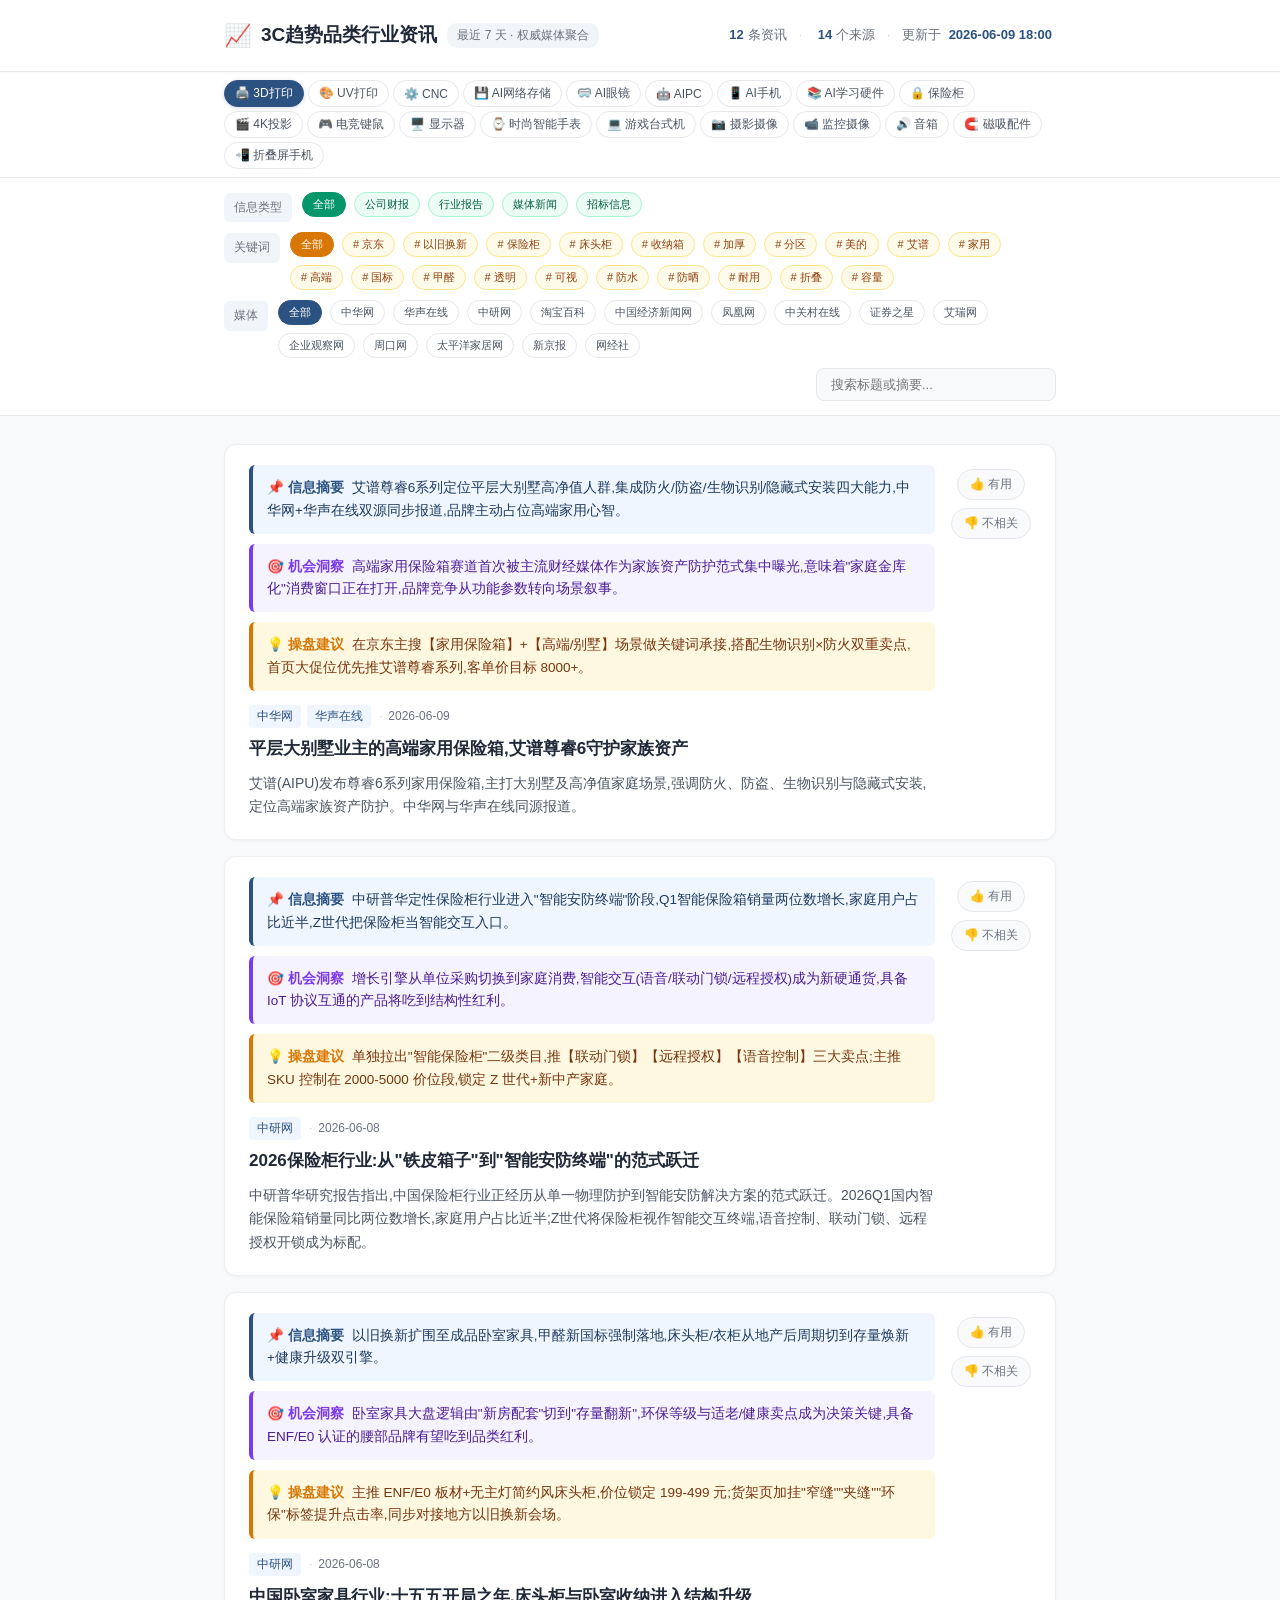
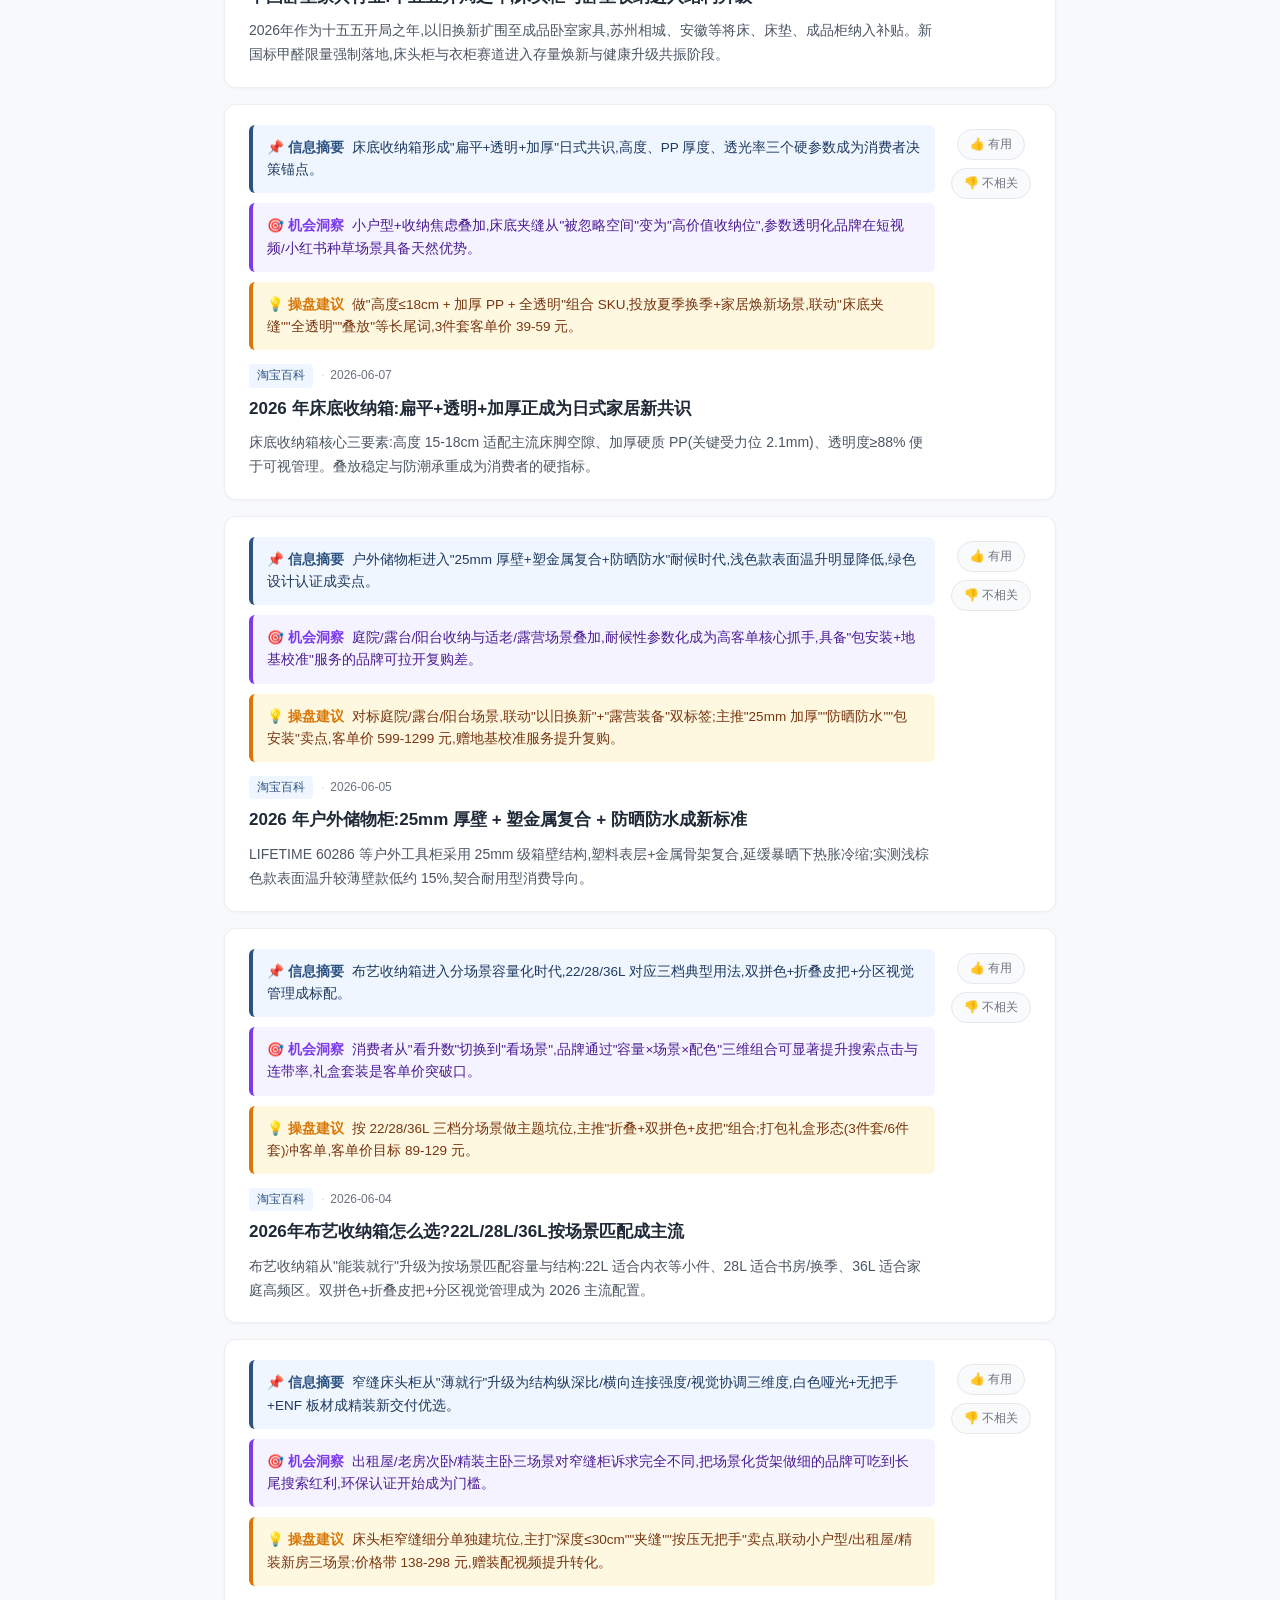
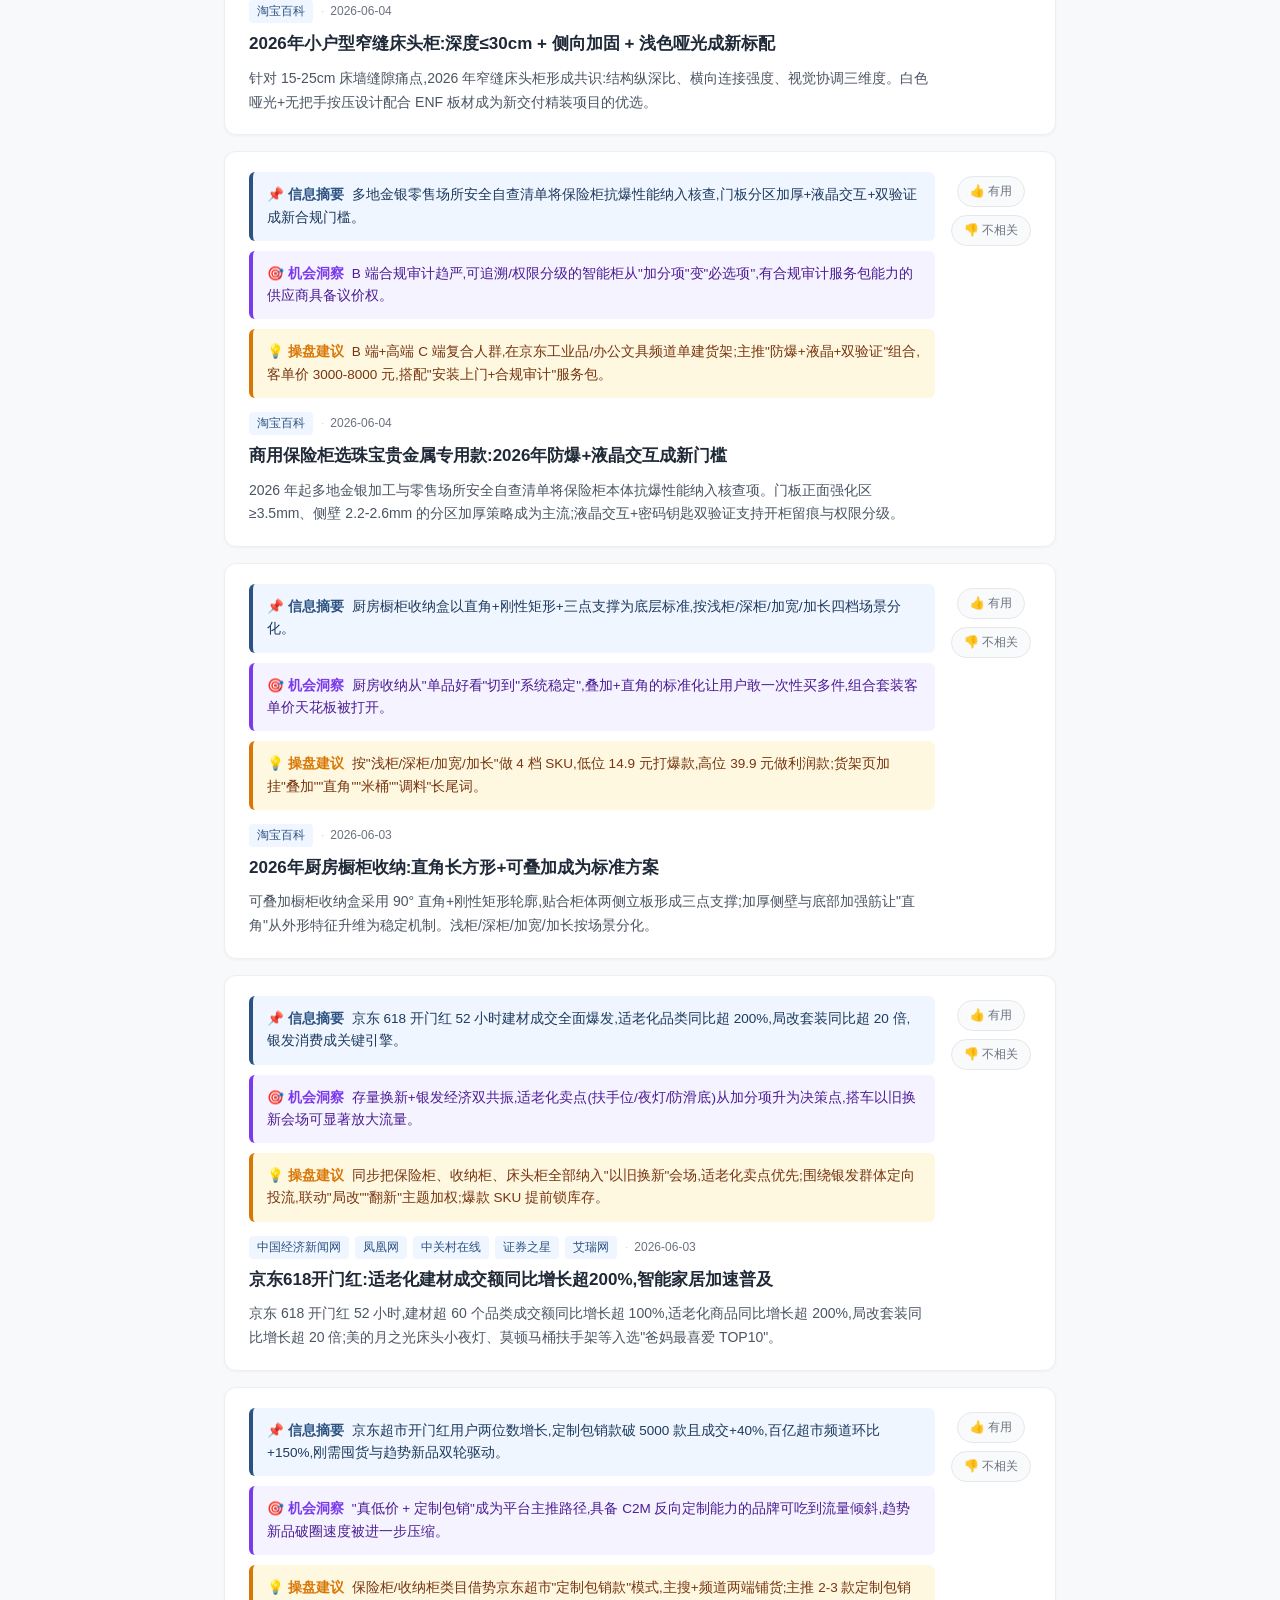
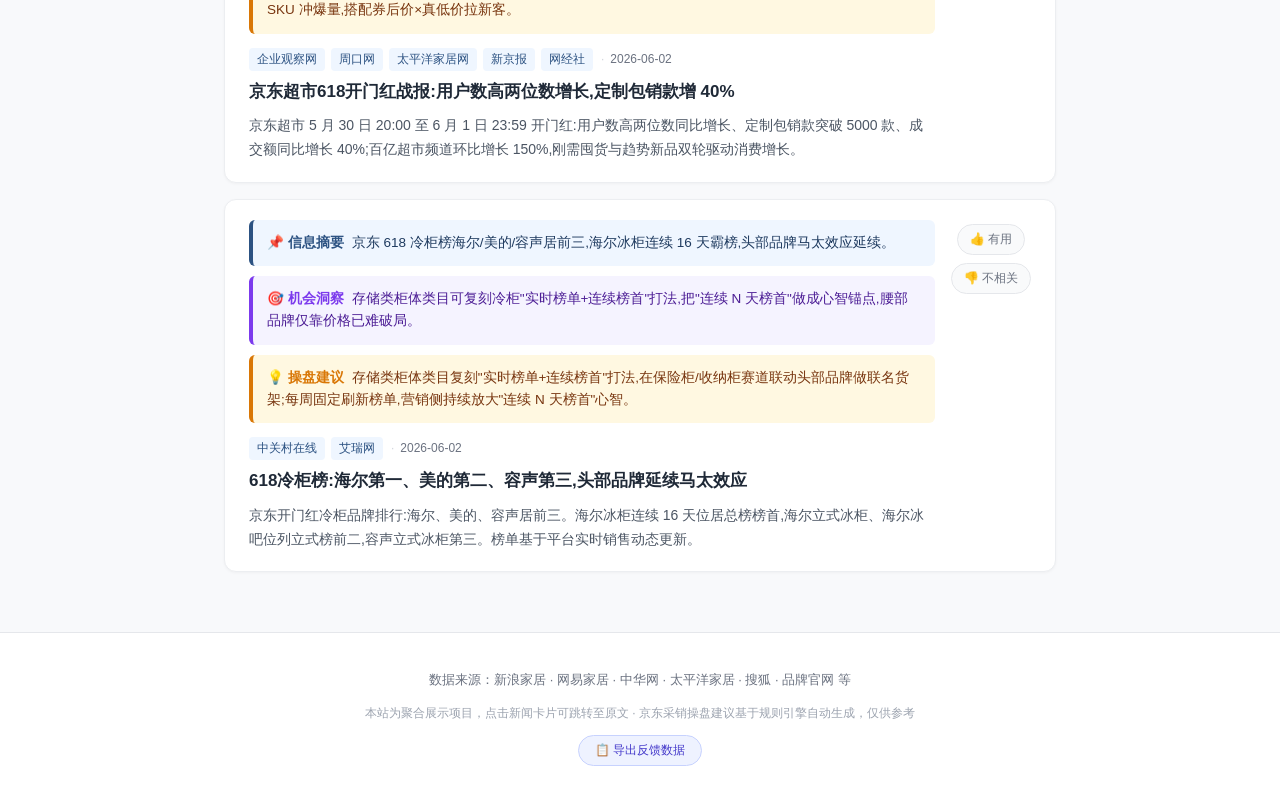
==== commit af577aca: "sort: 3D/UV/CNC first, AI next, others descending" ====
--- a/index.html
+++ b/index.html
@@ -28,11 +28,15 @@
   <nav class="category-tabs">
     <div class="container">
       <div class="tabs-scroll" id="category-tabs">
-        <button class="tab-btn tab-active" data-cat="safe-box">🔒 保险柜</button>
-        <button class="tab-btn" data-cat="3d-printing">🖨️ 3D打印</button>
+        <button class="tab-btn tab-active" data-cat="3d-printing">🖨️ 3D打印</button>
         <button class="tab-btn" data-cat="uv-printing">🎨 UV打印</button>
         <button class="tab-btn" data-cat="cnc">⚙️ CNC</button>
         <button class="tab-btn" data-cat="ai-nas">💾 AI网络存储</button>
+        <button class="tab-btn" data-cat="ai-glasses">🥽 AI眼镜</button>
+        <button class="tab-btn" data-cat="ai-pc">🤖 AIPC</button>
+        <button class="tab-btn" data-cat="ai-phone">📱 AI手机</button>
+        <button class="tab-btn" data-cat="ai-learning">📚 AI学习硬件</button>
+        <button class="tab-btn" data-cat="safe-box">🔒 保险柜</button>
         <button class="tab-btn" data-cat="4k-projector">🎬 4K投影</button>
         <button class="tab-btn" data-cat="gaming-peripherals">🎮 电竞键鼠</button>
         <button class="tab-btn" data-cat="monitor">🖥️ 显示器</button>
@@ -41,12 +45,8 @@
         <button class="tab-btn" data-cat="photography">📷 摄影摄像</button>
         <button class="tab-btn" data-cat="surveillance">📹 监控摄像</button>
         <button class="tab-btn" data-cat="speaker">🔊 音箱</button>
-        <button class="tab-btn" data-cat="ai-glasses">🥽 AI眼镜</button>
         <button class="tab-btn" data-cat="magnetic-accessories">🧲 磁吸配件</button>
-        <button class="tab-btn" data-cat="ai-pc">🤖 AIPC</button>
-        <button class="tab-btn" data-cat="ai-phone">📱 AI手机</button>
         <button class="tab-btn" data-cat="foldable-phone">📲 折叠屏手机</button>
-        <button class="tab-btn" data-cat="ai-learning">📚 AI学习硬件</button>
       </div>
     </div>
   </nav>
--- a/style.css
+++ b/style.css
@@ -127,9 +127,9 @@
   border: 1px solid #E5E7EB;
   background: #FFFFFF;
   color: #4B5563;
-  padding: 6px 14px;
+  padding: 4px 10px;
   border-radius: 16px;
-  font-size: 13px;
+  font-size: 11px;
   cursor: pointer;
   transition: all 0.15s ease;
   white-space: nowrap;
@@ -192,30 +192,24 @@
 }
 .tabs-scroll {
   display: flex;
+  flex-wrap: wrap;
   gap: 4px;
-  padding: 10px 0;
-  overflow-x: auto;
-  -webkit-overflow-scrolling: touch;
-  scrollbar-width: none;
-}
-.tabs-scroll::-webkit-scrollbar {
-  display: none;
+  padding: 8px 0;
 }
 .tab-btn {
   display: inline-flex;
   align-items: center;
-  gap: 4px;
-  padding: 8px 18px;
+  gap: 3px;
+  padding: 4px 10px;
   border: 1px solid #E5E7EB;
-  border-radius: 20px;
+  border-radius: 14px;
   background: #FFFFFF;
   color: #4B5563;
-  font-size: 14px;
+  font-size: 12px;
   font-weight: 500;
   cursor: pointer;
   transition: all 0.2s ease;
   white-space: nowrap;
-  flex-shrink: 0;
 }
 .tab-btn:hover {
   border-color: #2C5282;
@@ -226,7 +220,7 @@
   background: #2C5282;
   border-color: #2C5282;
   color: #FFFFFF;
-  box-shadow: 0 2px 8px rgba(44, 82, 130, 0.25);
+  box-shadow: 0 1px 4px rgba(44, 82, 130, 0.2);
 }
 .tab-active:hover {
   background: #1E3A5F;
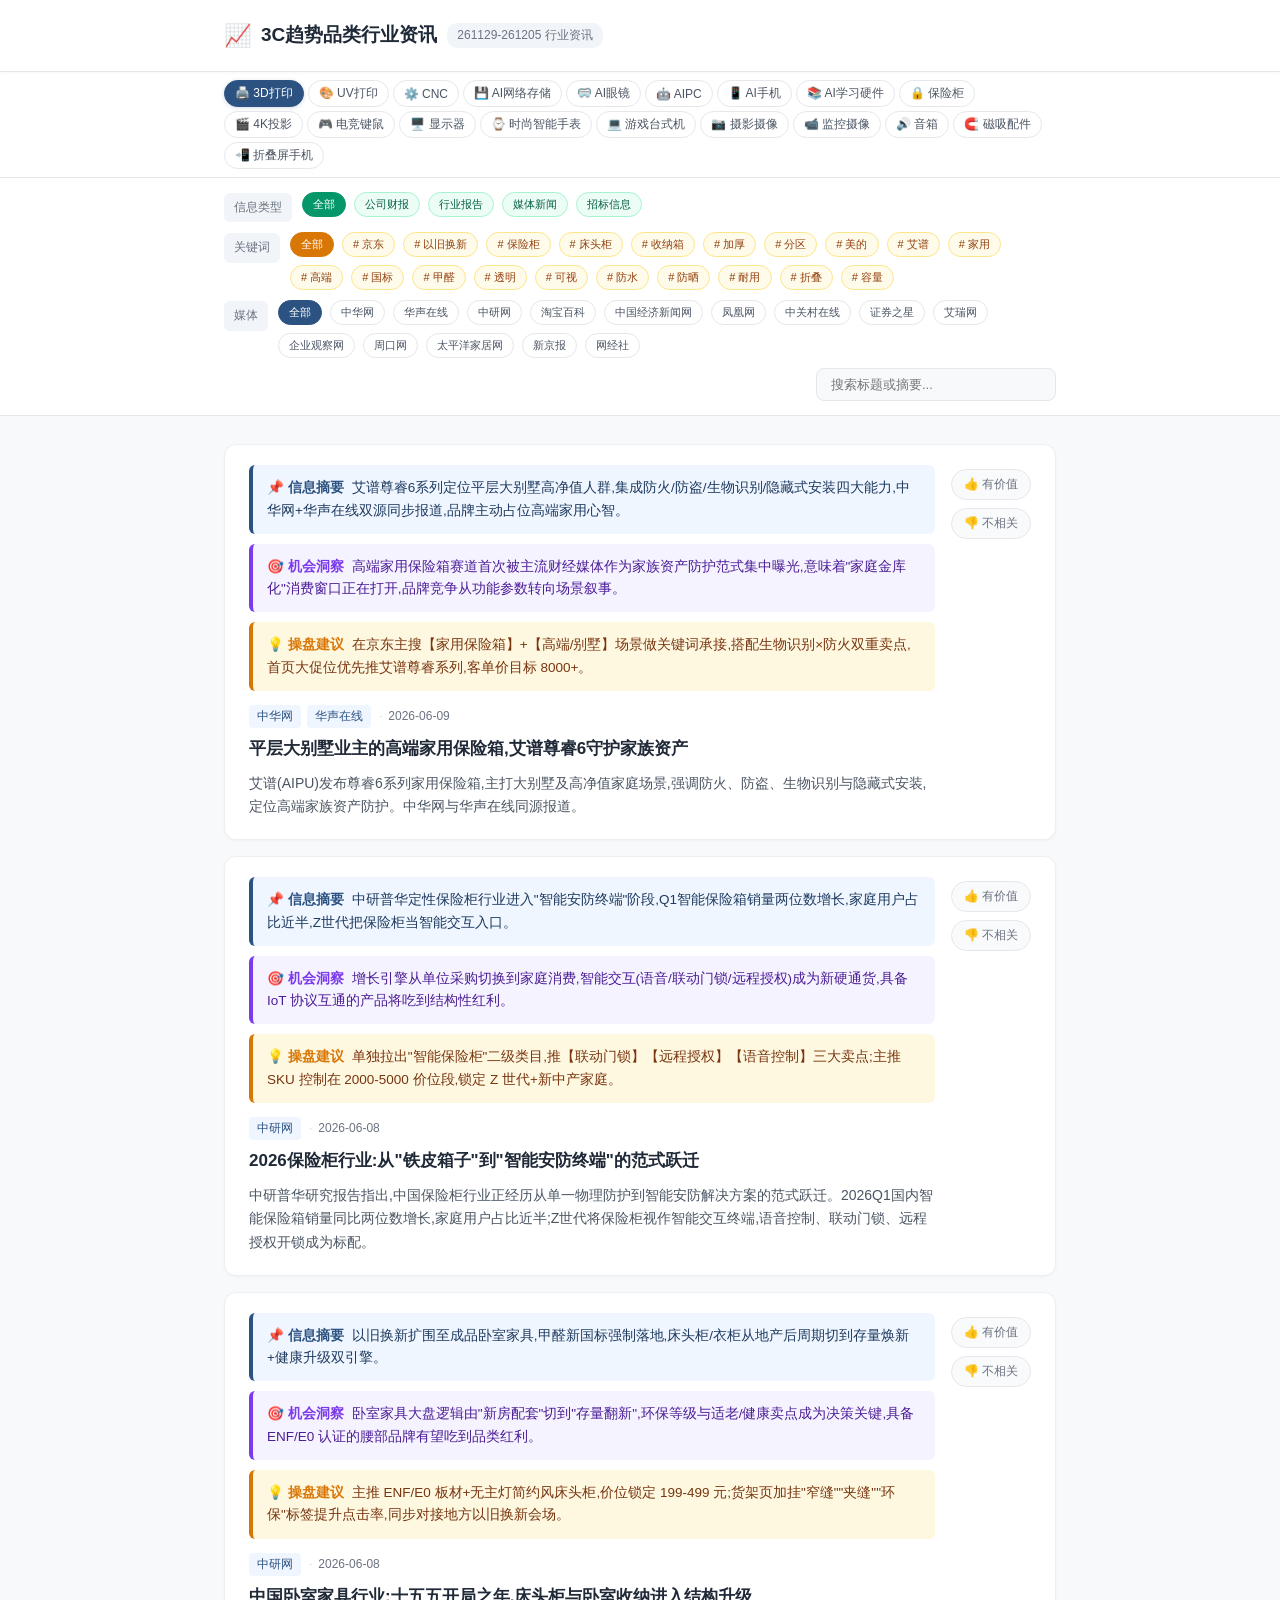
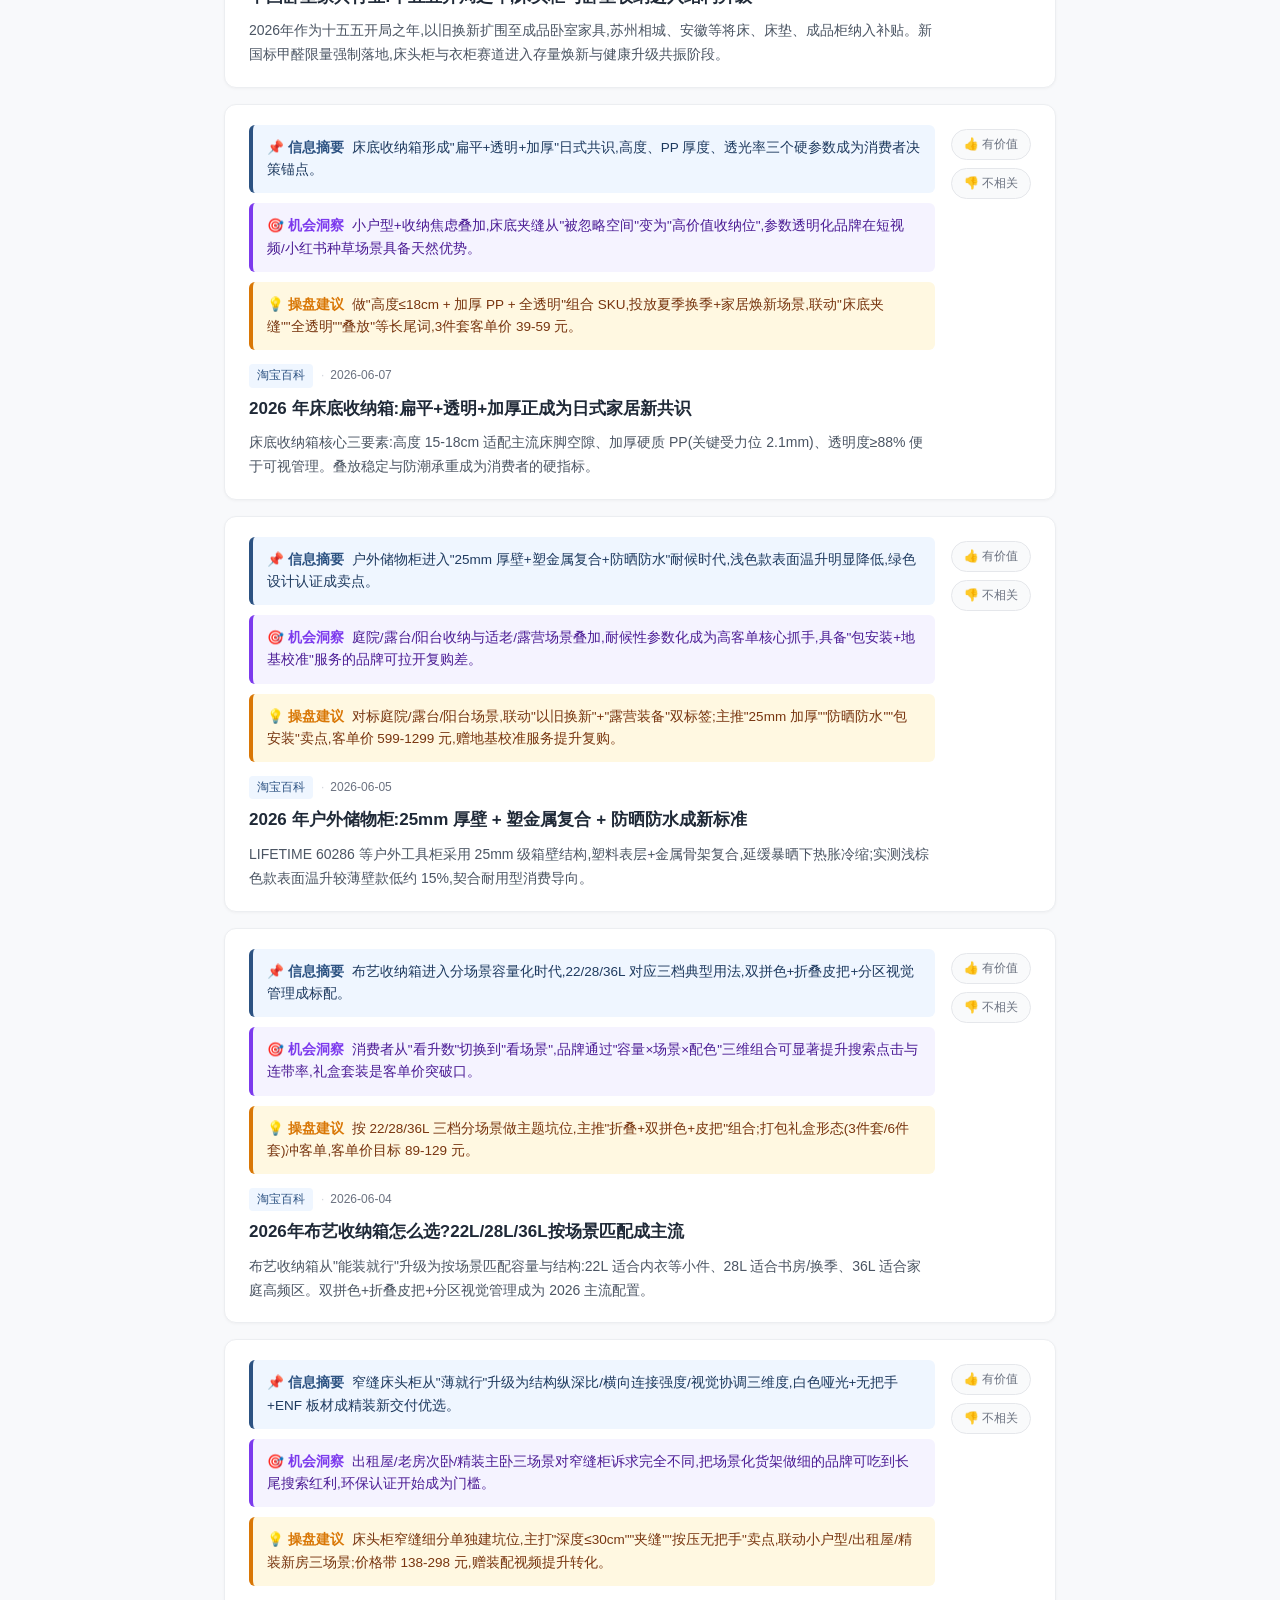
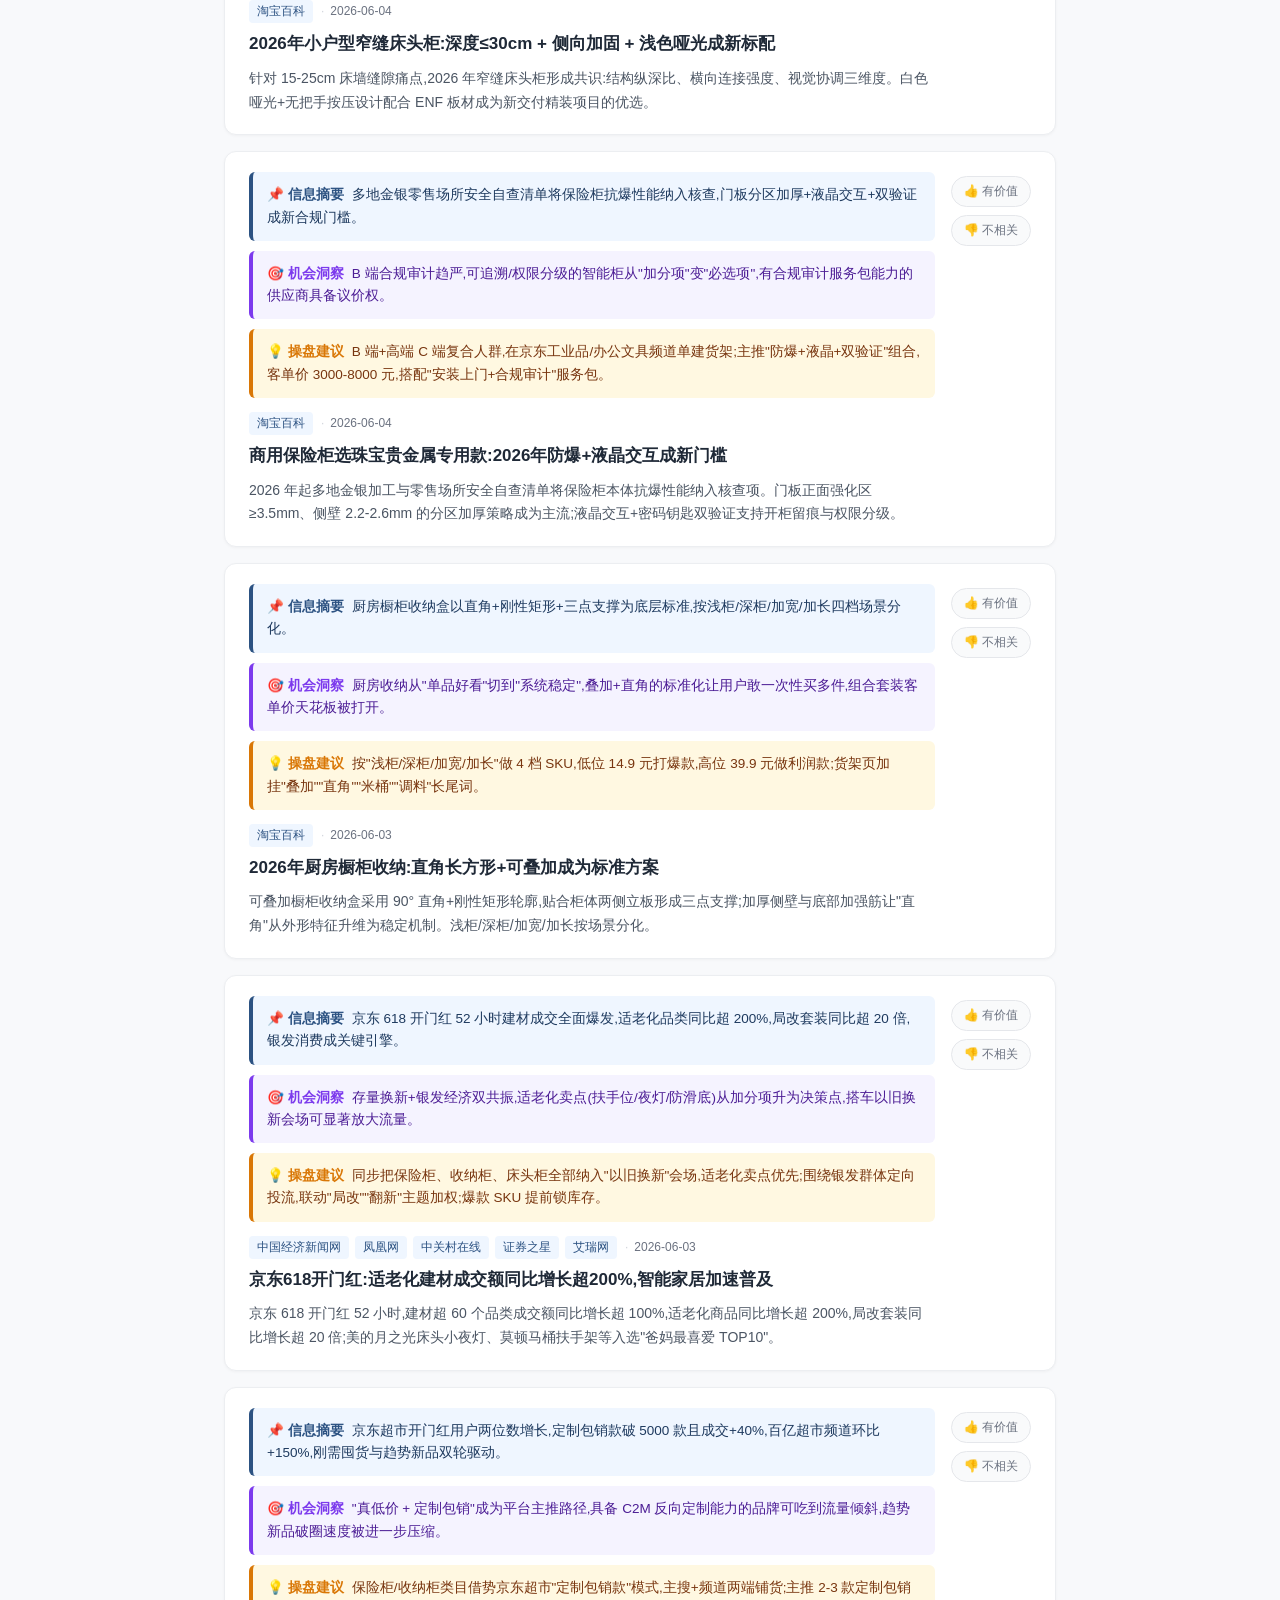
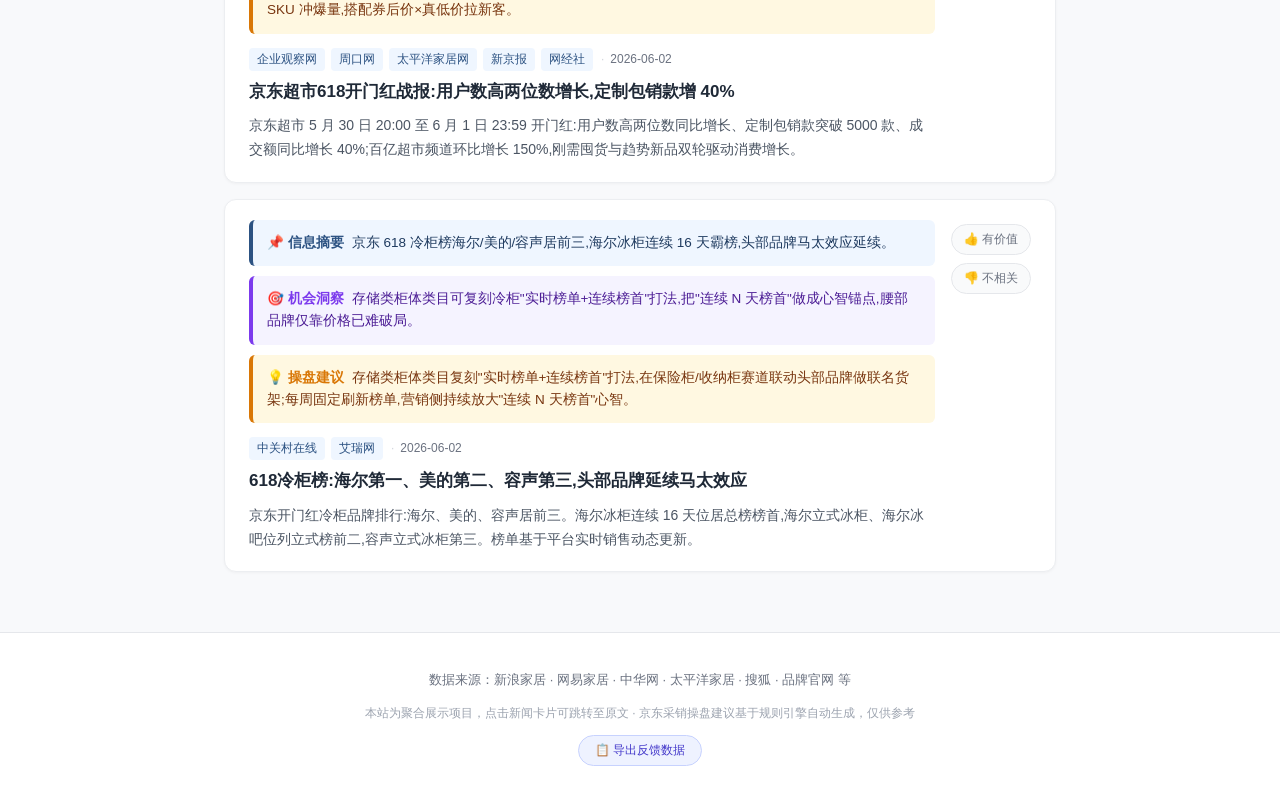
==== commit bc5abe0f: "feat: dynamic date range, financial sources, admin-source priority" ====
--- a/index.html
+++ b/index.html
@@ -13,14 +13,7 @@
       <div class="brand">
         <span class="brand-icon">📈</span>
         <h1>3C趋势品类行业资讯</h1>
-        <span class="brand-tag">最近 7 天 · 权威媒体聚合</span>
-      </div>
-      <div class="stats" id="stats">
-        <span class="stat-item"><strong id="stat-total">--</strong>条资讯</span>
-        <span class="stat-divider">·</span>
-        <span class="stat-item"><strong id="stat-sources">--</strong>个来源</span>
-        <span class="stat-divider">·</span>
-        <span class="stat-item">更新于 <strong id="stat-time">--</strong></span>
+        <span class="brand-tag" id="date-range">行业资讯</span>
       </div>
     </div>
   </header>
--- a/style.css
+++ b/style.css
@@ -66,19 +66,7 @@
   padding: 3px 10px;
   border-radius: 10px;
 }
-.stats {
-  color: #6B7280;
-  font-size: 13px;
-}
-.stats strong {
-  color: #2C5282;
-  font-weight: 600;
-  padding: 0 4px;
-}
-.stat-divider {
-  margin: 0 8px;
-  color: #D1D5DB;
-}
+
 
 /* ===== Toolbar ===== */
 .toolbar {
@@ -469,7 +457,7 @@
   .site-header .container { padding-top: 14px; padding-bottom: 14px; }
   .brand h1 { font-size: 17px; }
   .brand-tag { font-size: 11px; }
-  .stats { font-size: 12px; width: 100%; }
+
   .toolbar-inner { padding-top: 12px; padding-bottom: 12px; }
   .source-filter {
     flex-wrap: nowrap;
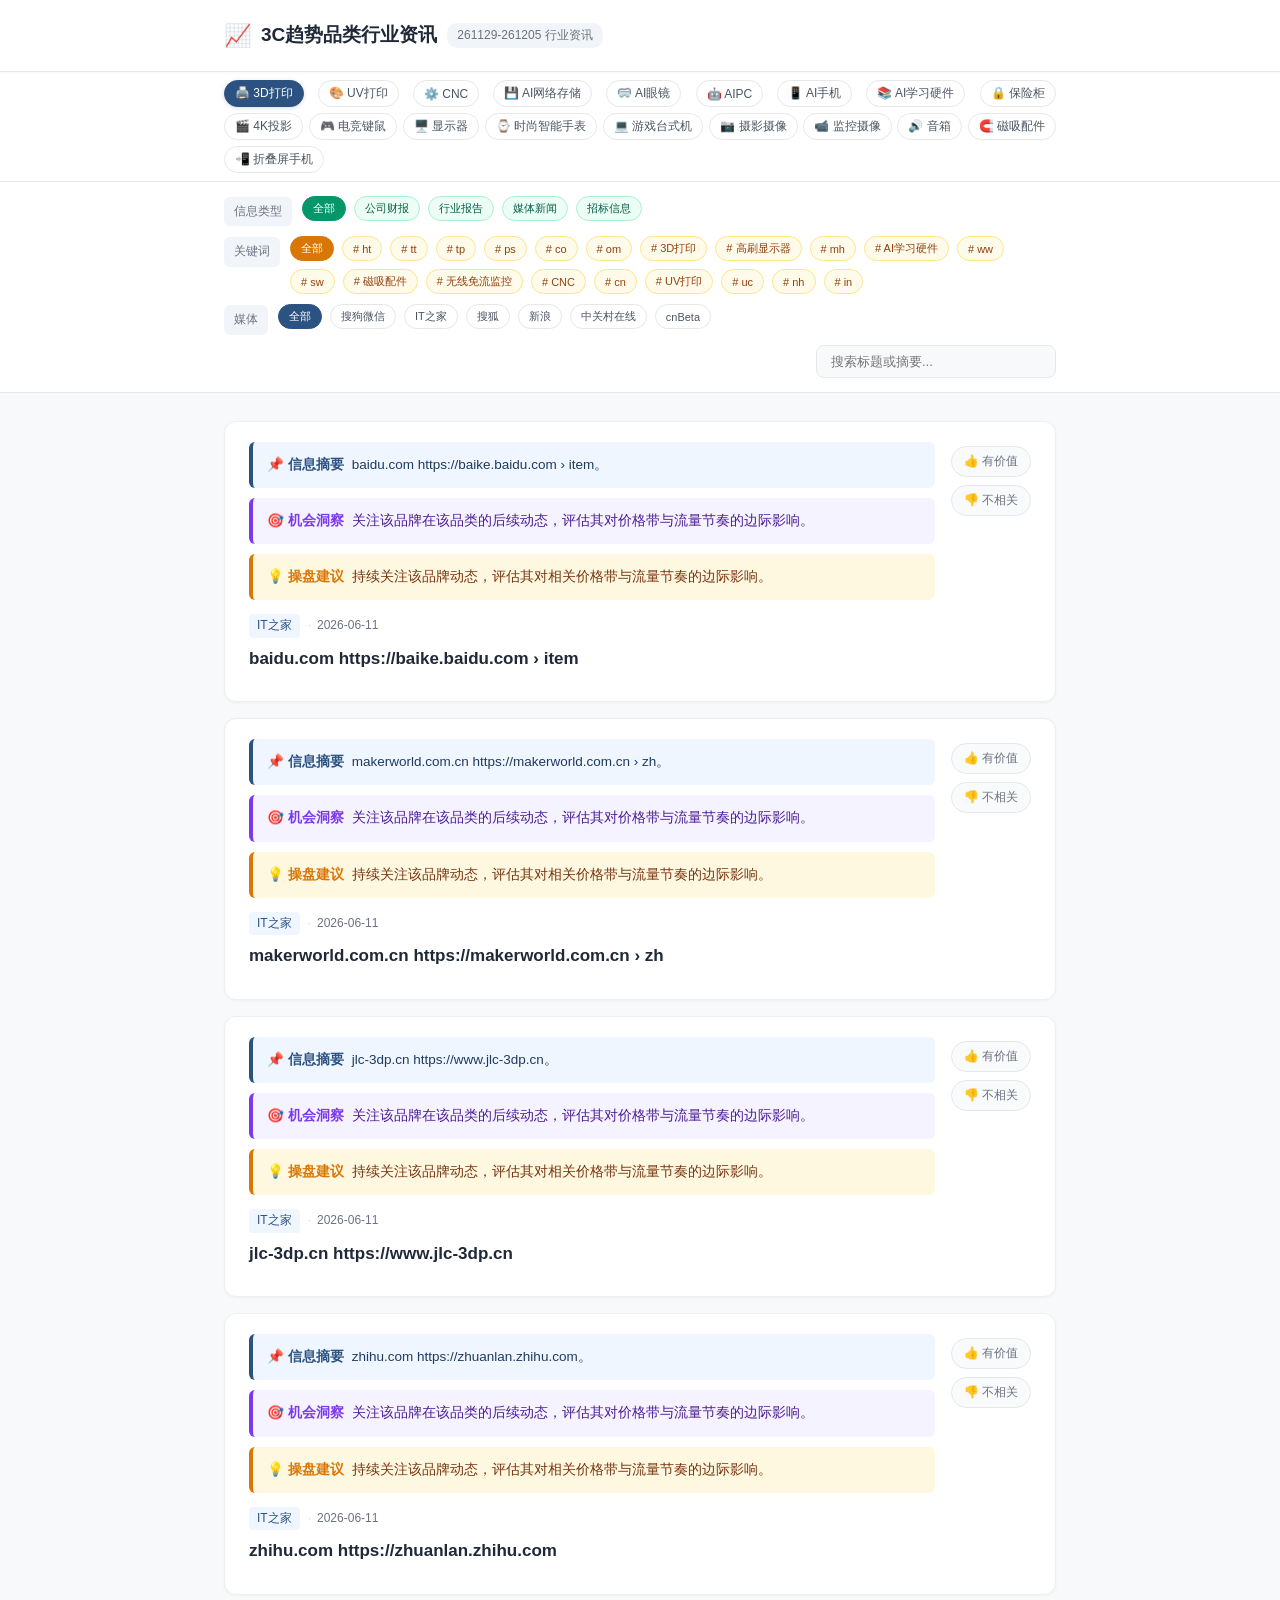
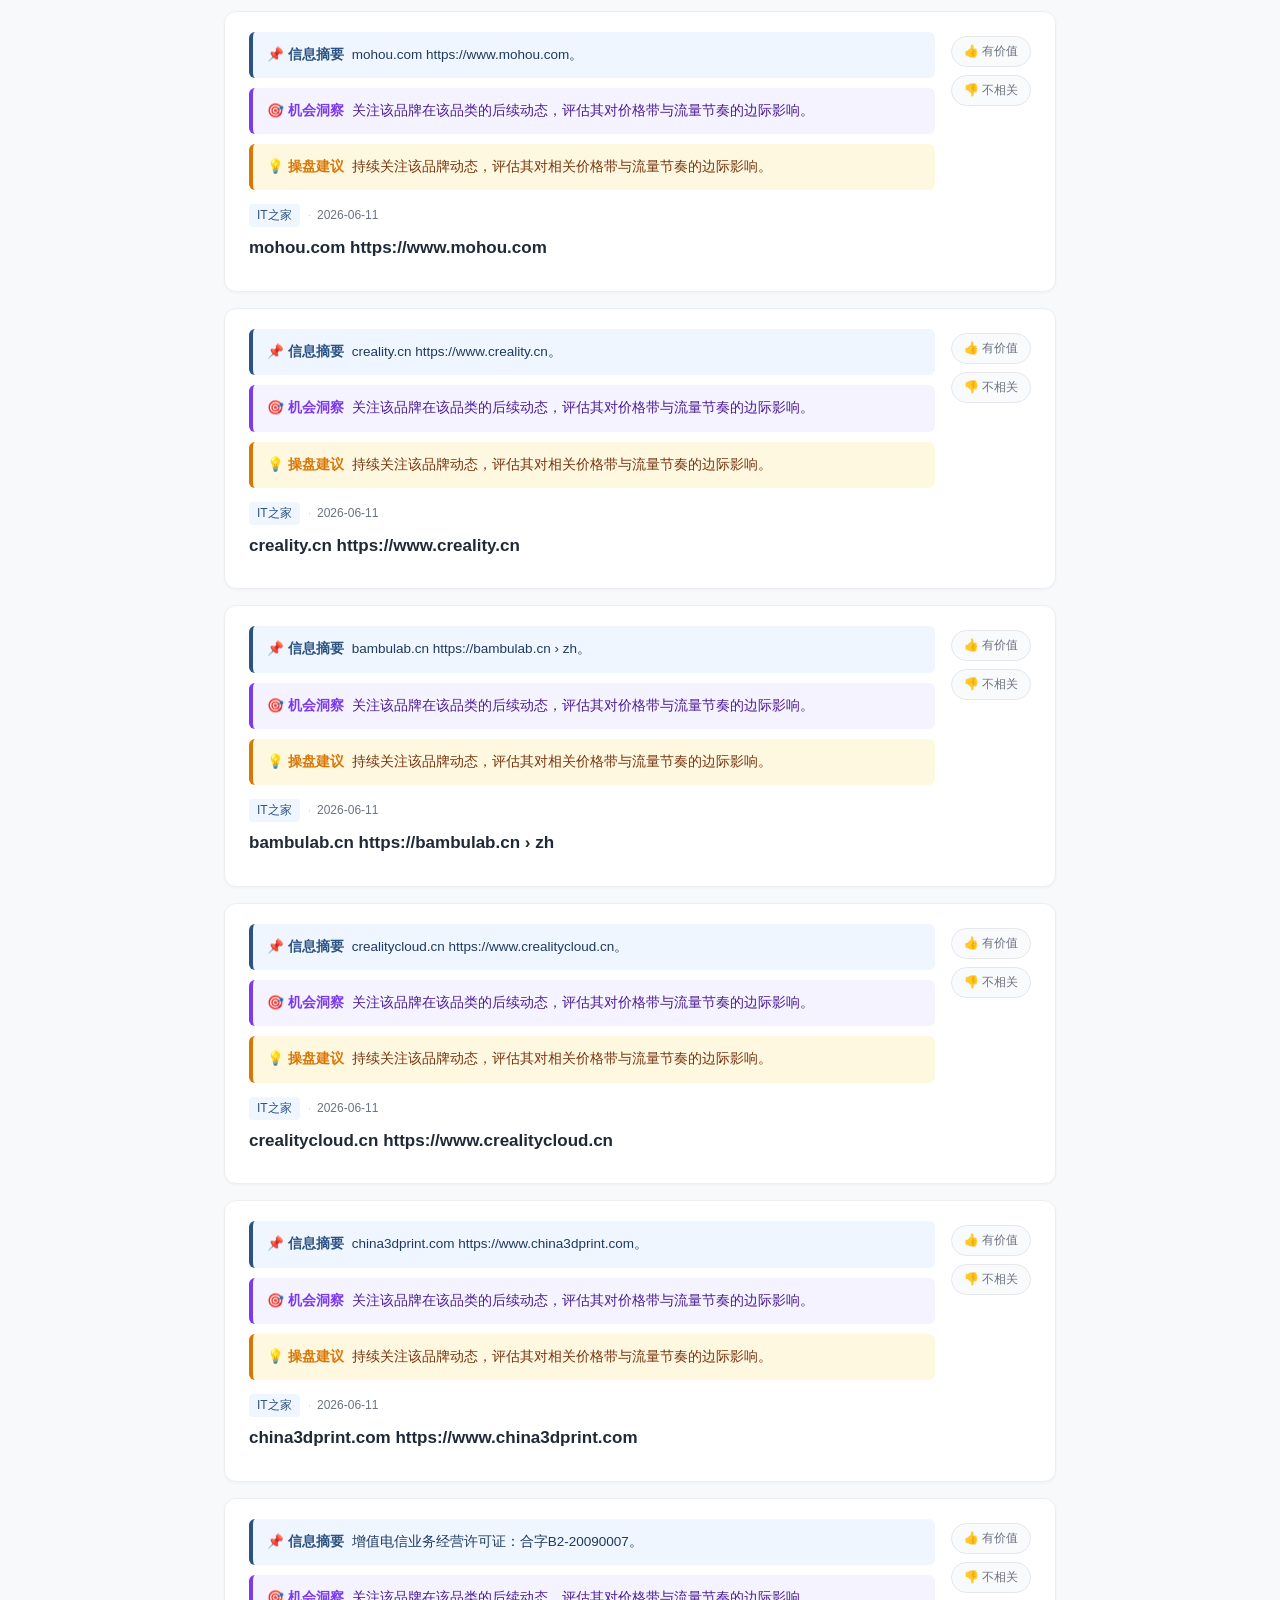
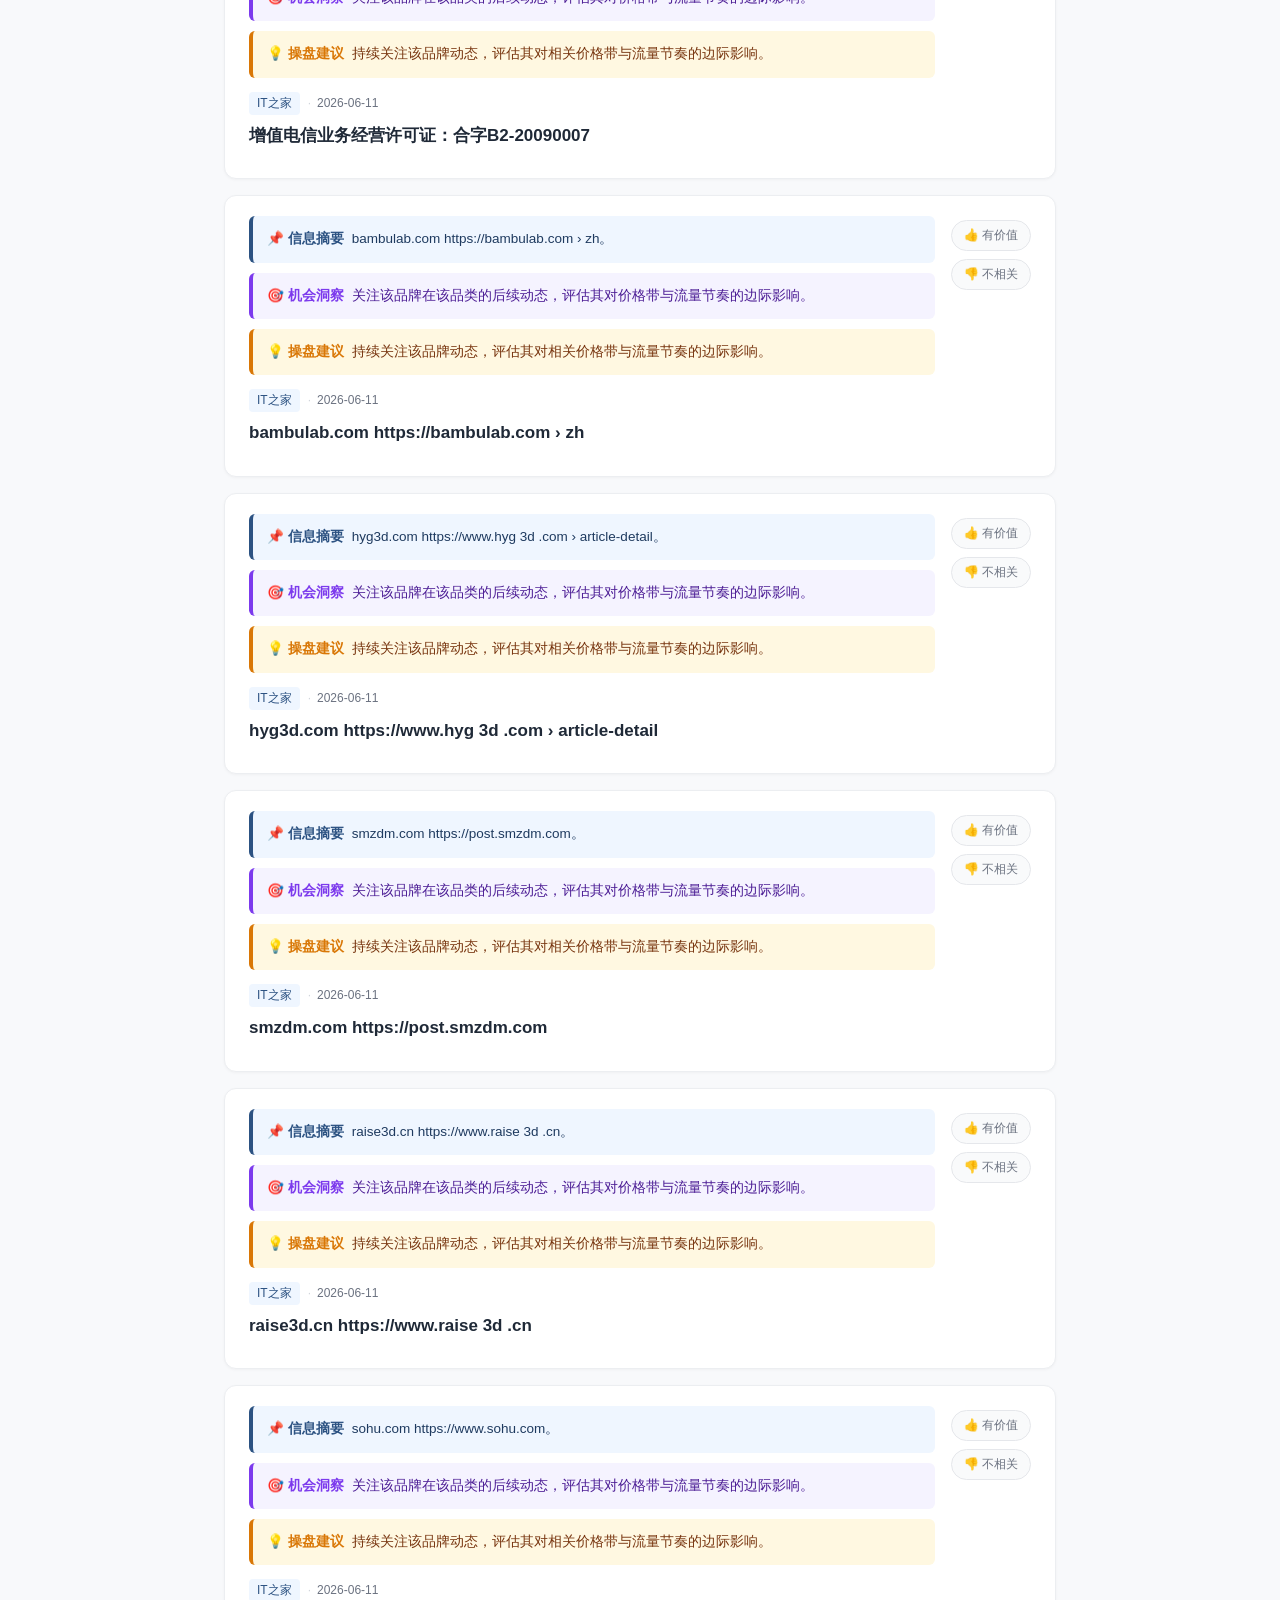
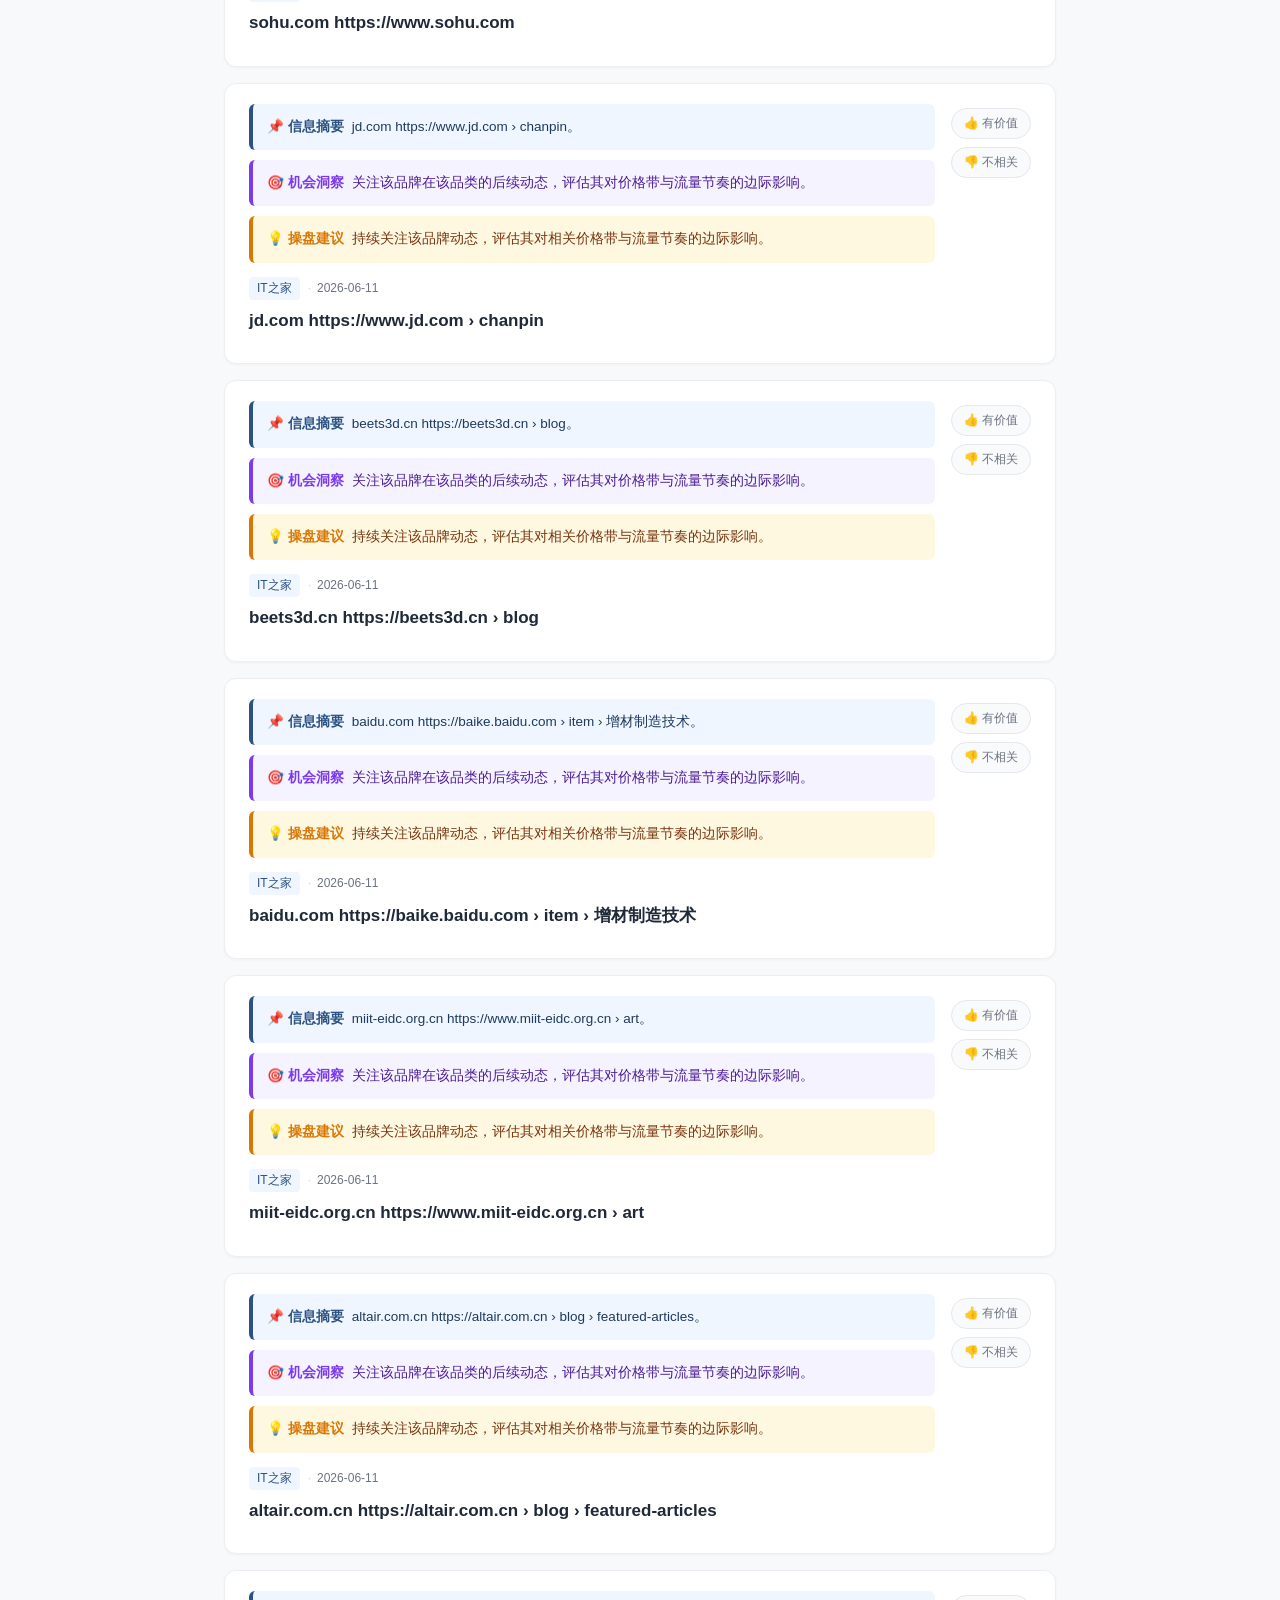
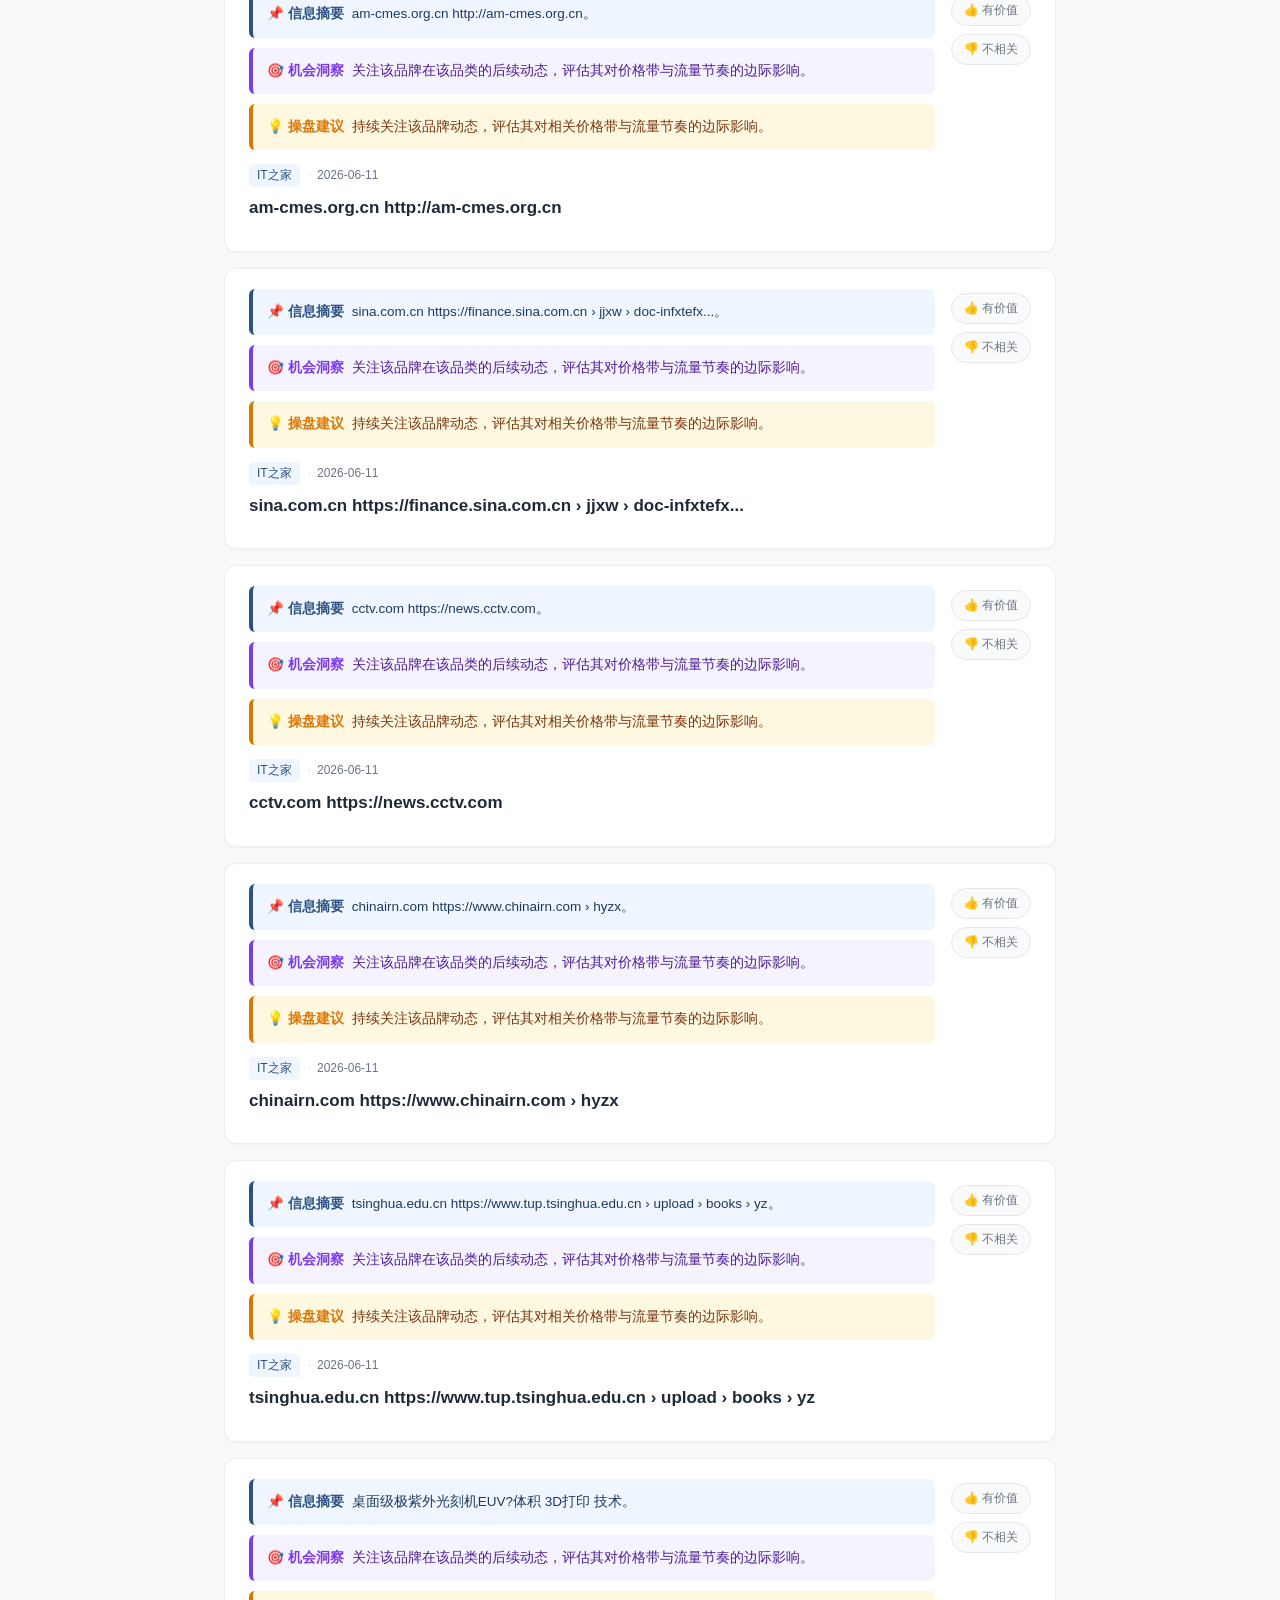
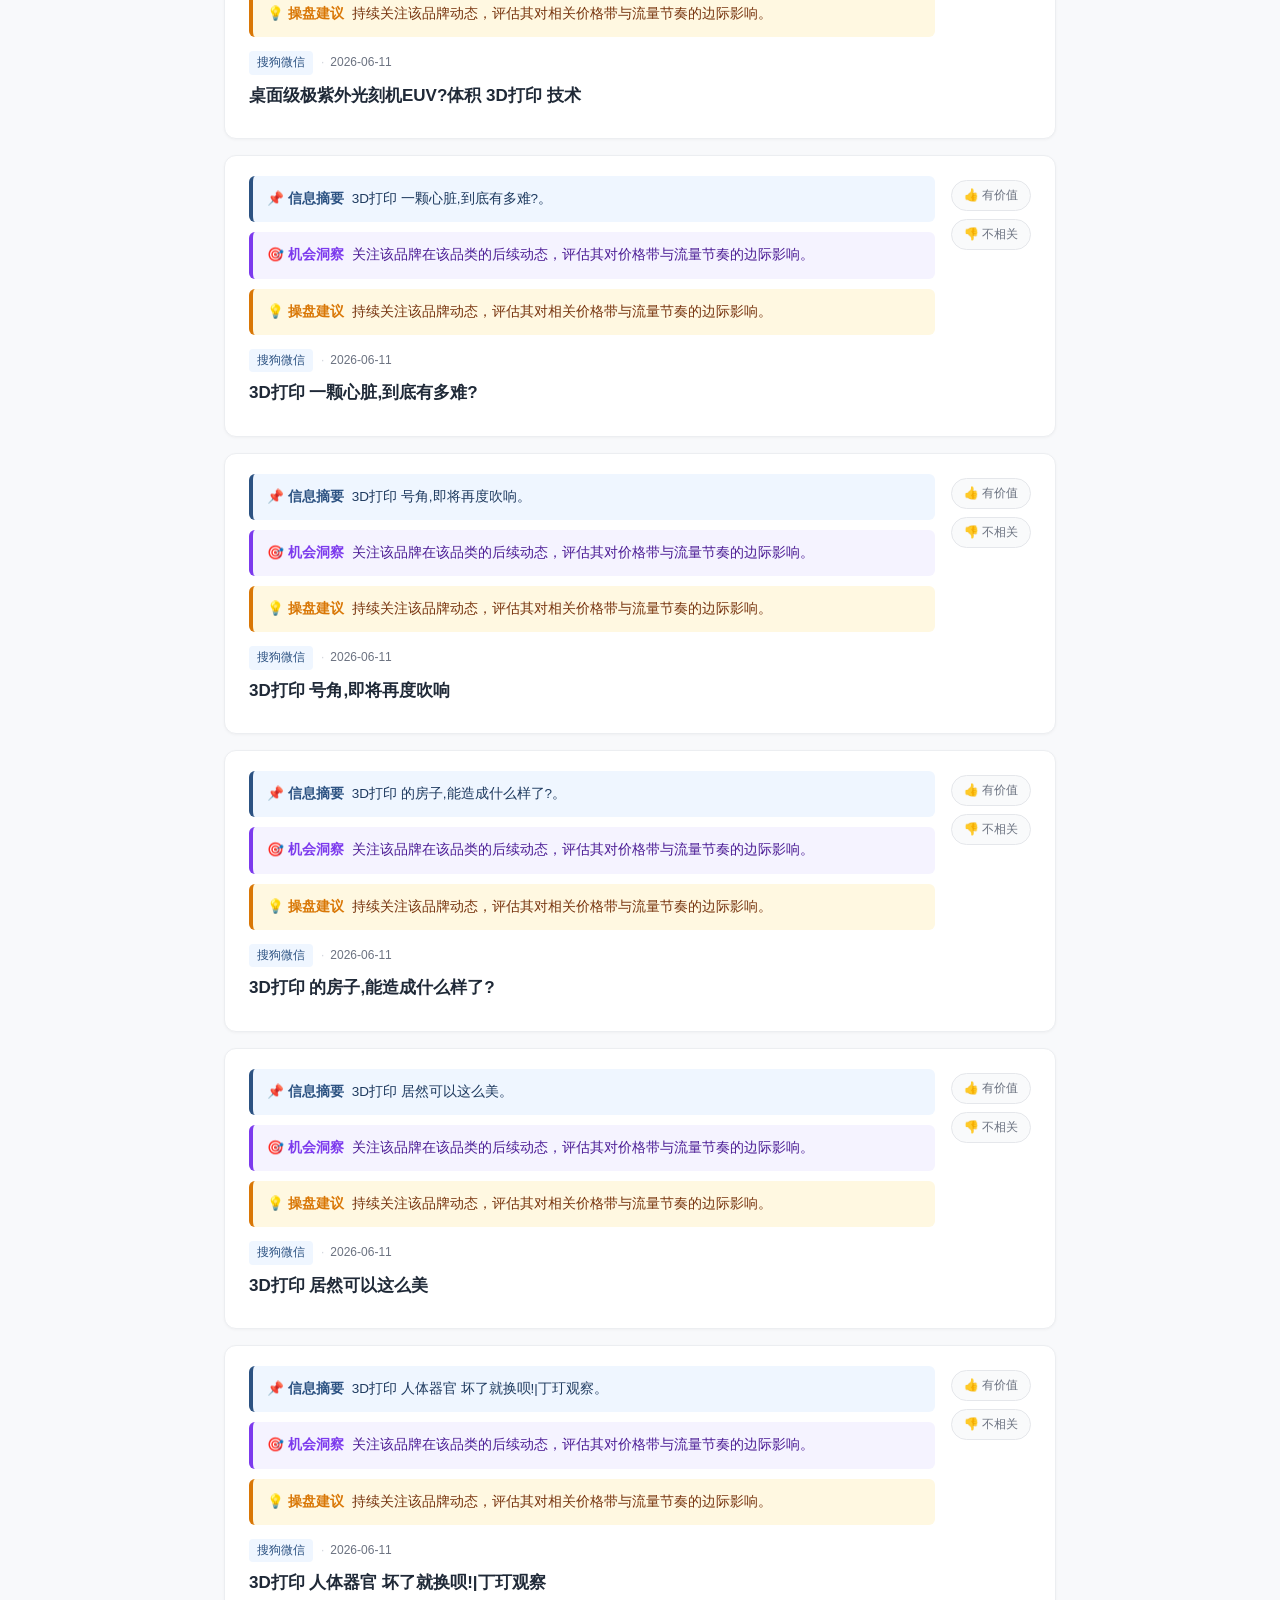
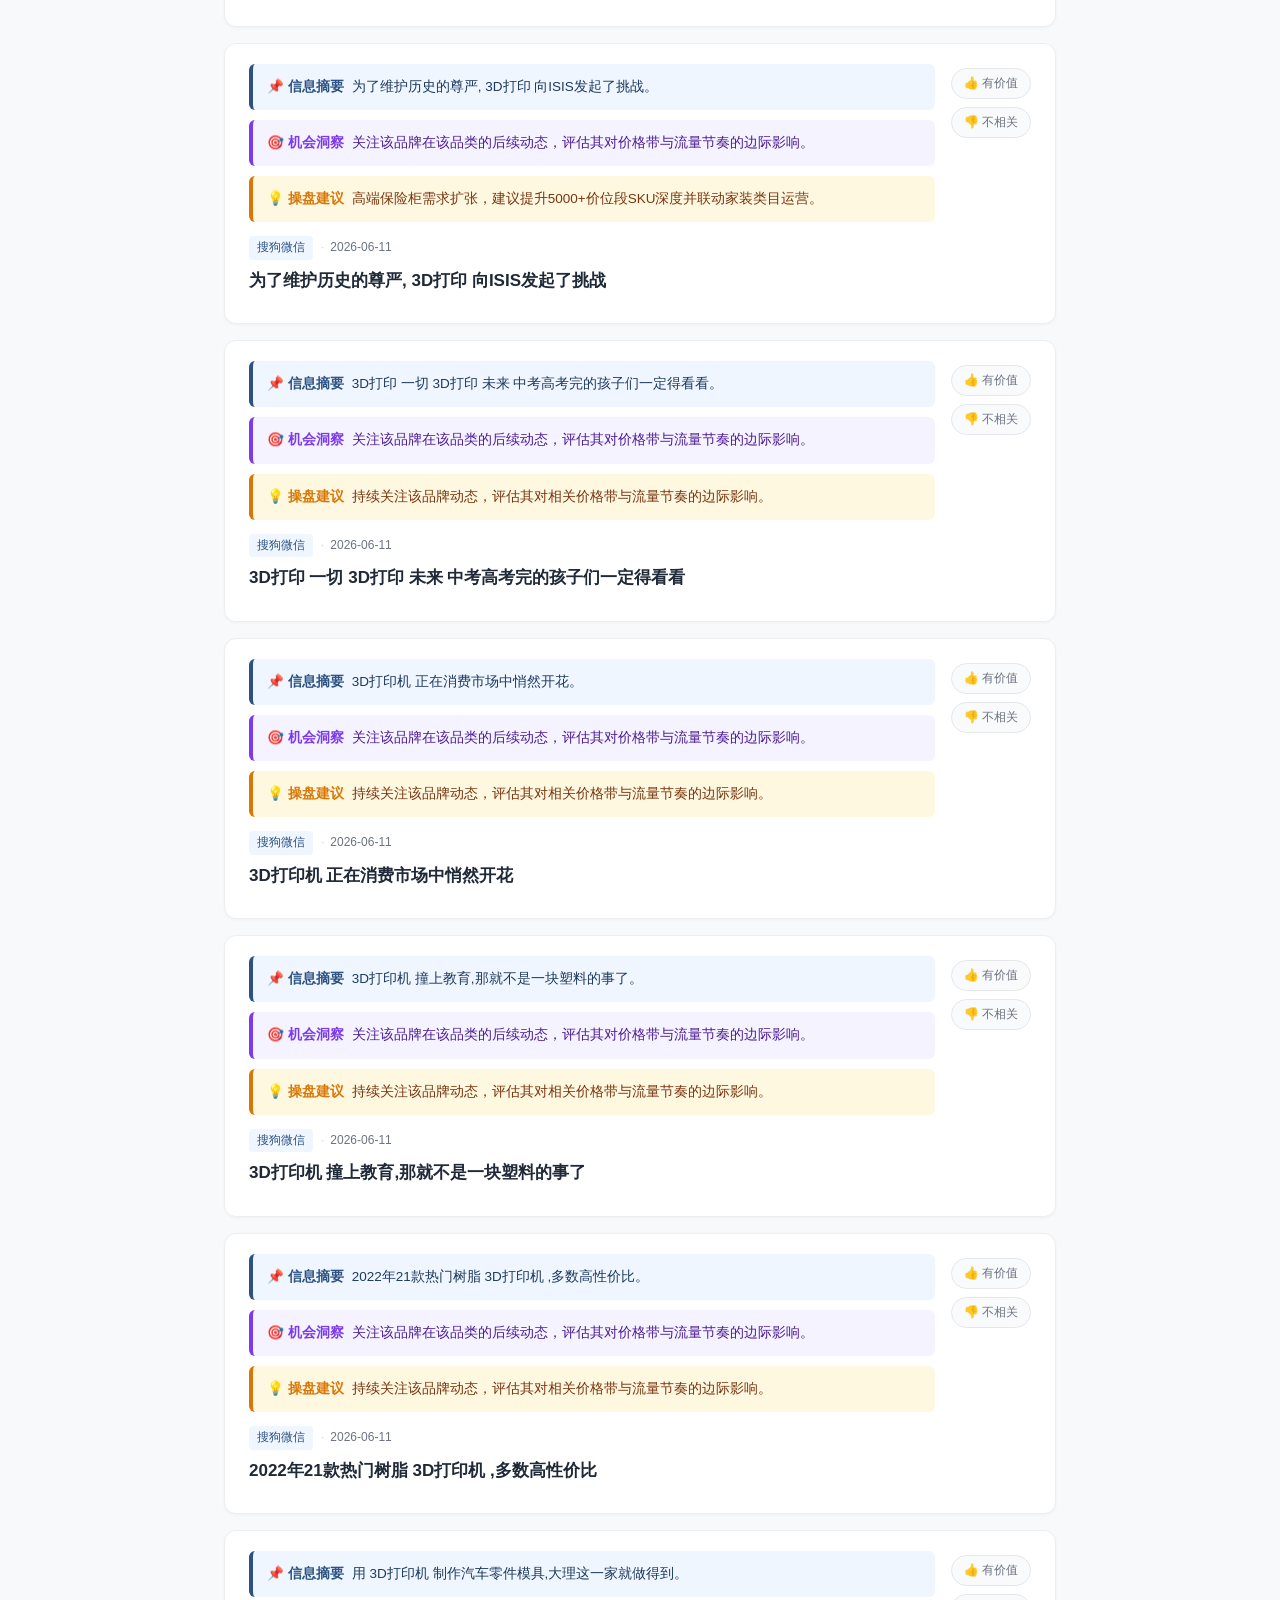
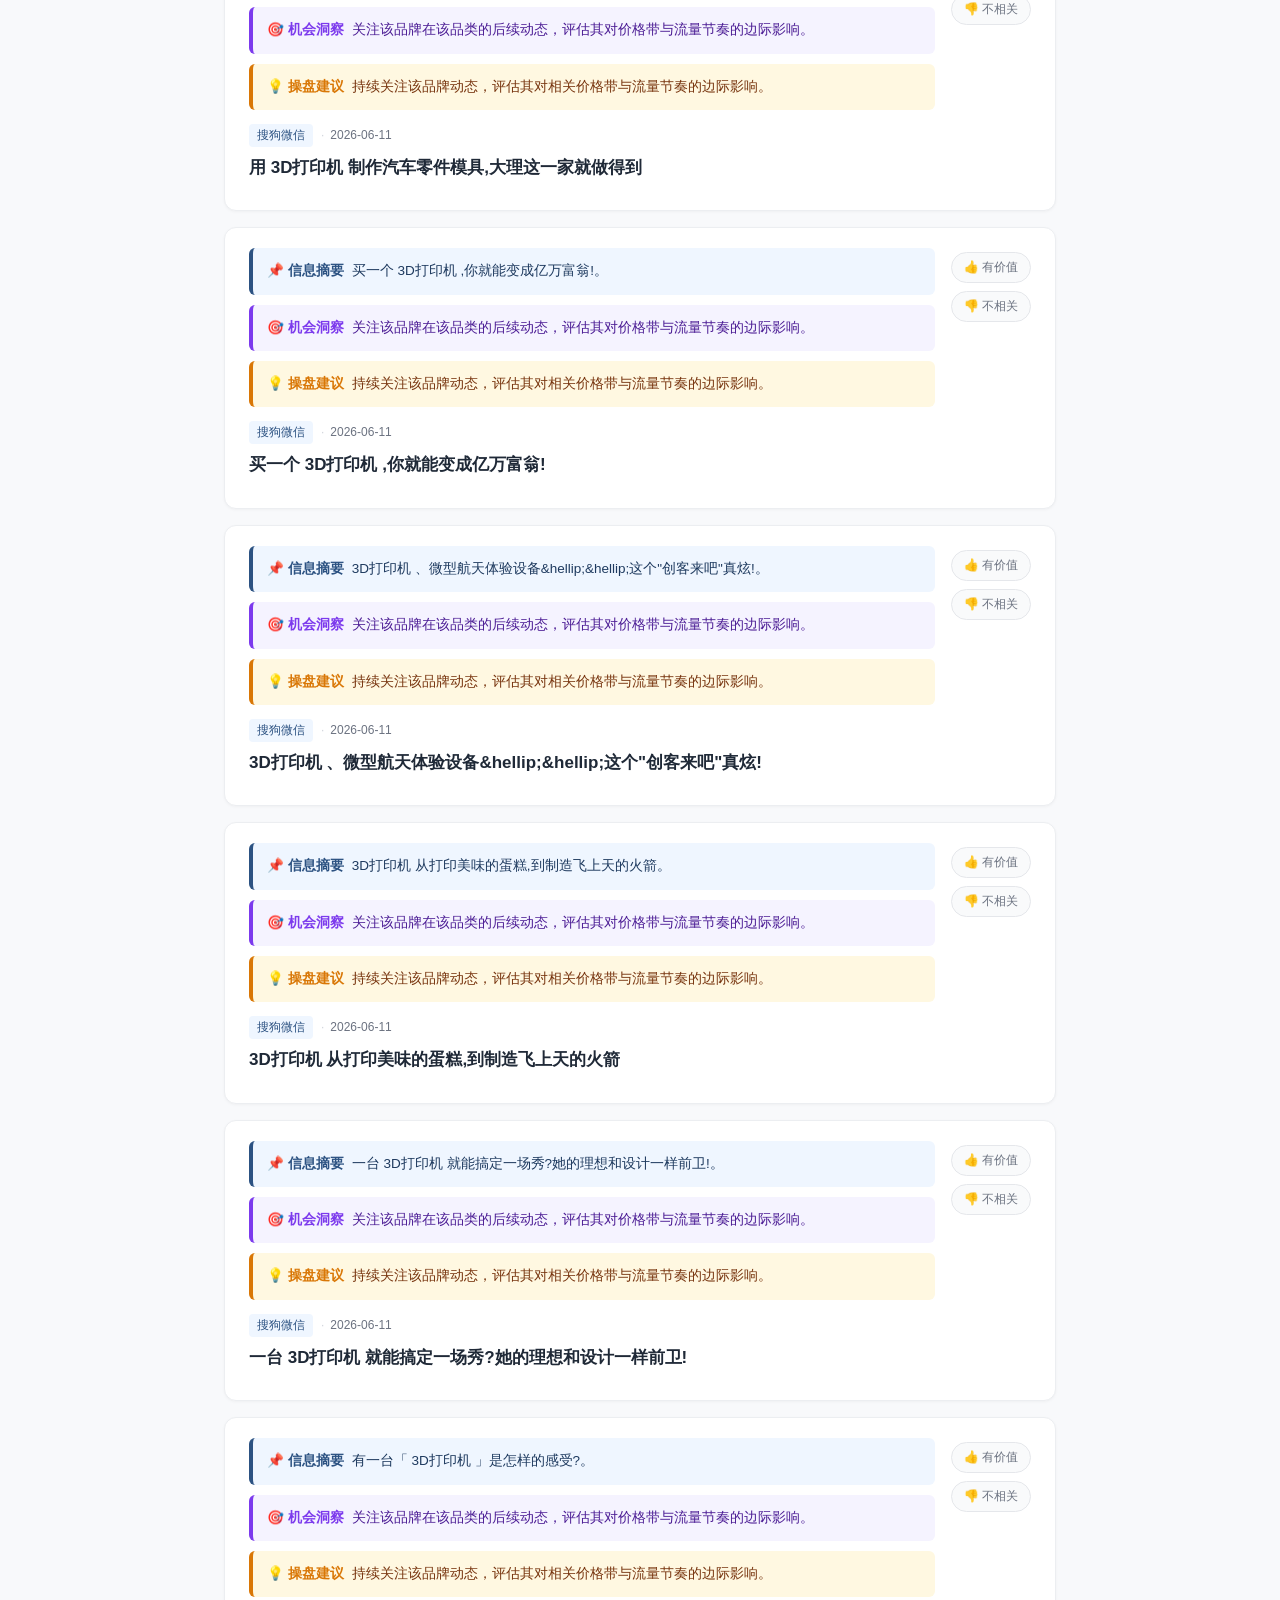
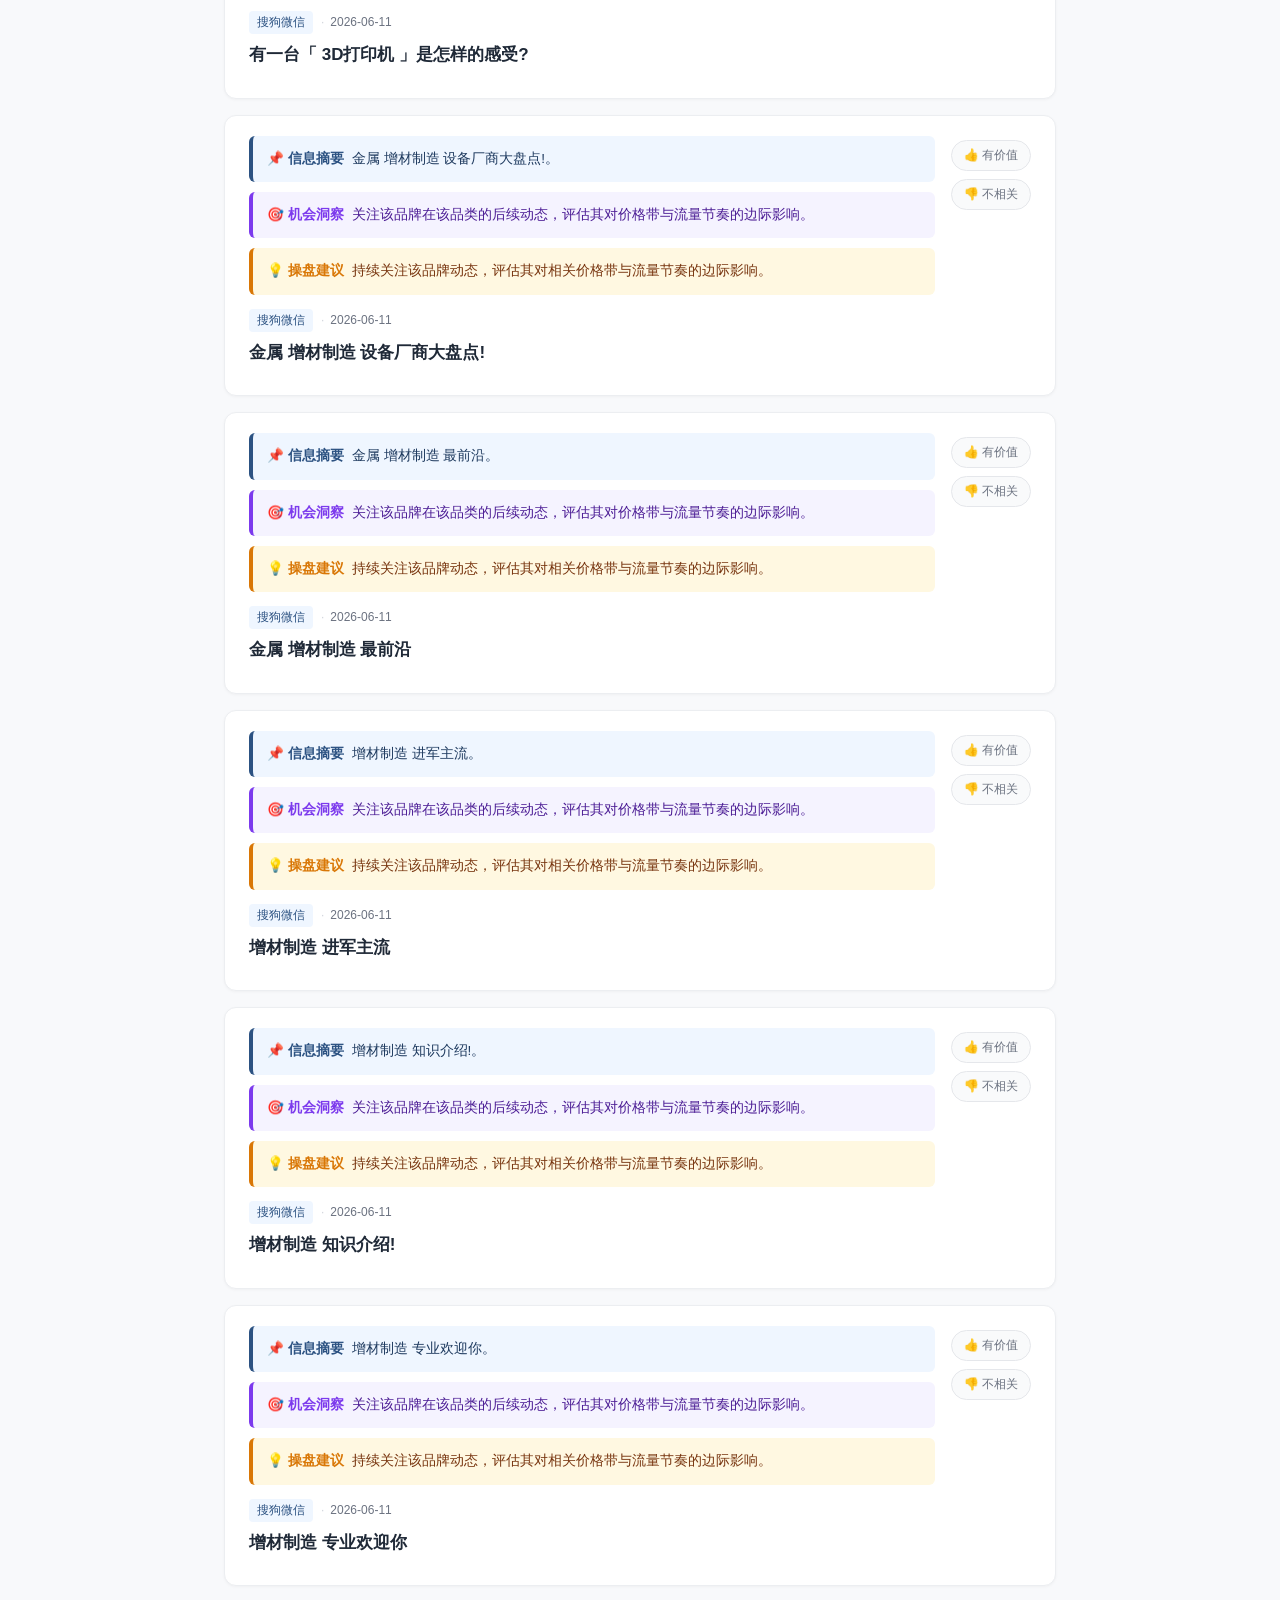
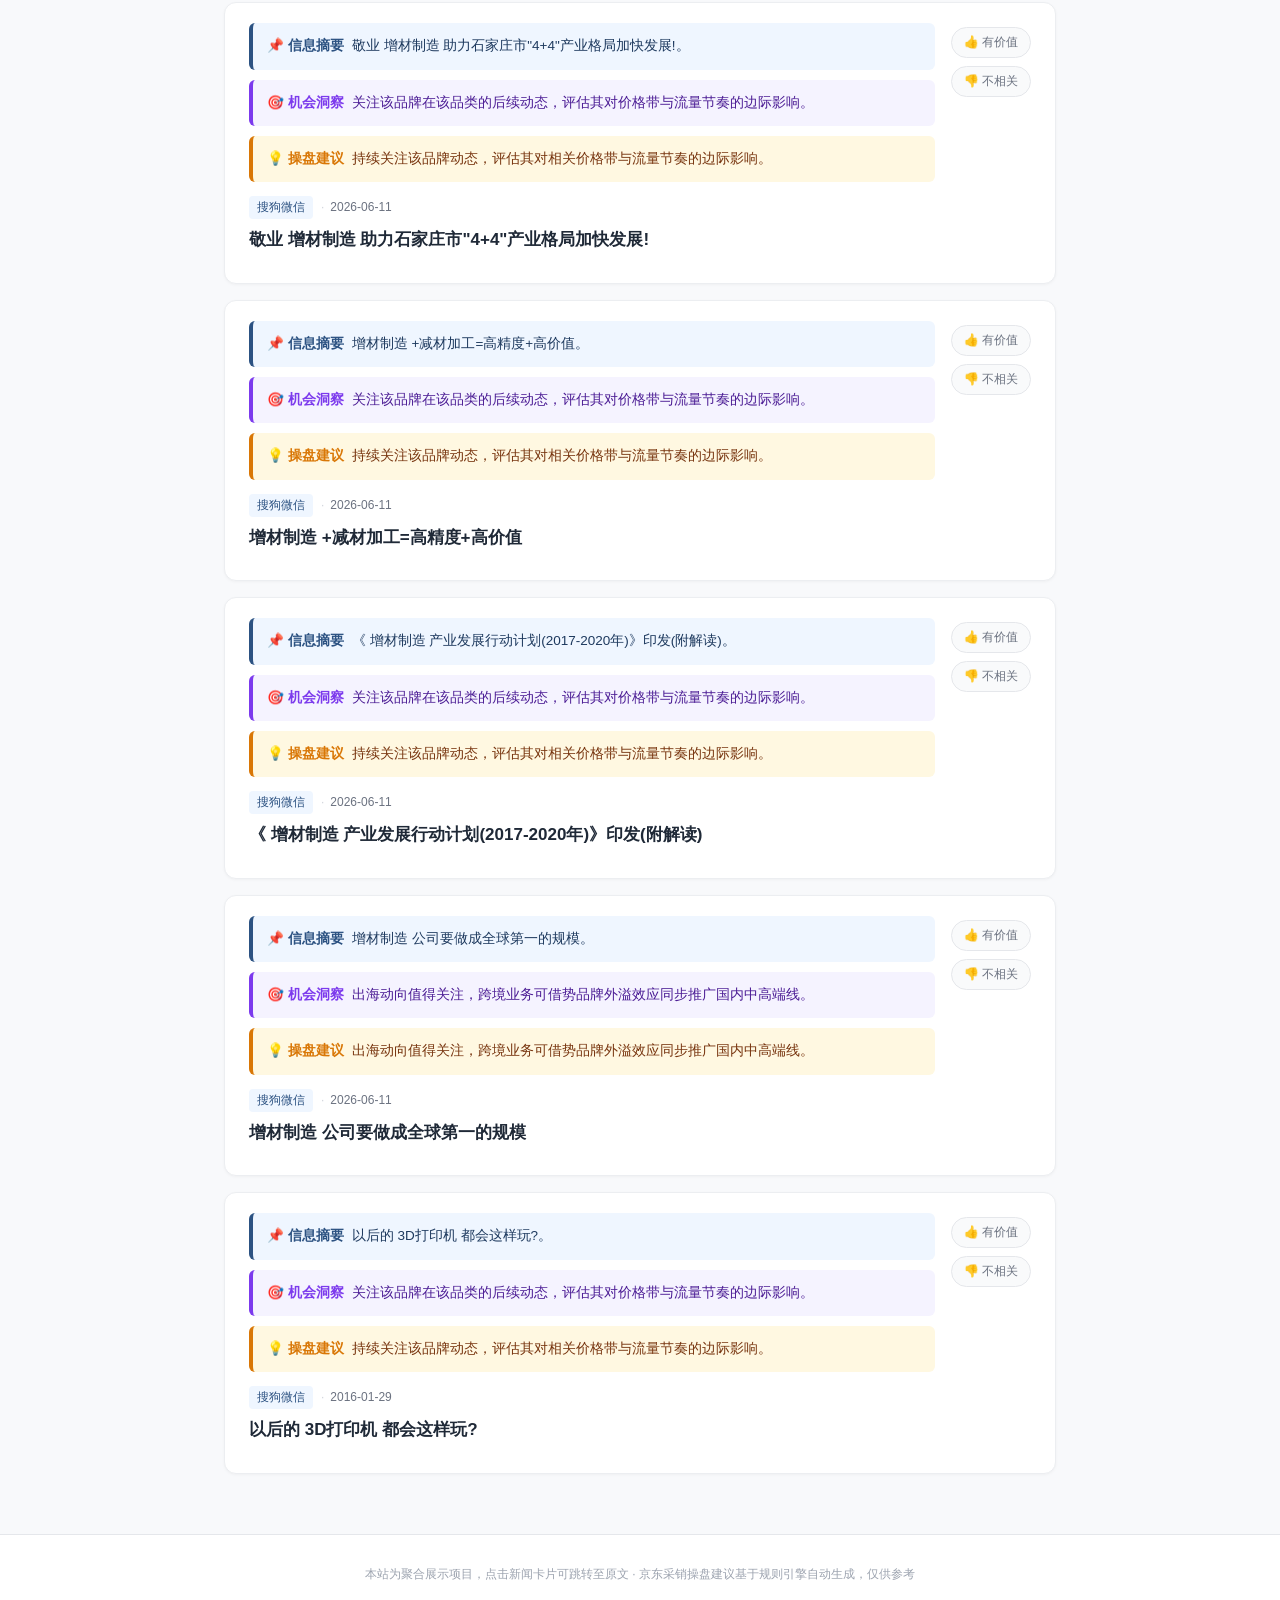
==== commit 4565fdf2: "feat: 19-category news crawler with daily auto-update, admin panel, feedback system" ====
--- a/index.html
+++ b/index.html
@@ -80,11 +80,7 @@
 
   <footer class="site-footer">
     <div class="container">
-      <p>数据来源：新浪家居 · 网易家居 · 中华网 · 太平洋家居 · 搜狐 · 品牌官网 等</p>
       <p class="footer-sub">本站为聚合展示项目，点击新闻卡片可跳转至原文 · 京东采销操盘建议基于规则引擎自动生成，仅供参考</p>
-      <p class="footer-sub" style="margin-top:8px">
-        <button id="export-feedback-btn" class="fb-btn fb-export" title="导出您的反馈数据，供爬虫优化抓取">📋 导出反馈数据</button>
-      </p>
     </div>
   </footer>
 
--- a/style.css
+++ b/style.css
@@ -181,7 +181,8 @@
 .tabs-scroll {
   display: flex;
   flex-wrap: wrap;
-  gap: 4px;
+  justify-content: space-between;
+  gap: 6px 4px;
   padding: 8px 0;
 }
 .tab-btn {
@@ -453,29 +454,58 @@
   .container { max-width: 920px; }
 }
 @media (max-width: 767px) {
-  .container { padding: 0 16px; }
-  .site-header .container { padding-top: 14px; padding-bottom: 14px; }
-  .brand h1 { font-size: 17px; }
+  .container { padding: 0 12px; }
+  .site-header .container { padding-top: 12px; padding-bottom: 12px; }
+  .brand h1 { font-size: 16px; }
   .brand-tag { font-size: 11px; }
 
-  .toolbar-inner { padding-top: 12px; padding-bottom: 12px; }
-  .source-filter {
+  /* Category tabs: horizontal scroll on mobile */
+  .category-tabs .container { padding: 0 8px; }
+  .tabs-scroll {
+    flex-wrap: nowrap;
+    overflow-x: auto;
+    -webkit-overflow-scrolling: touch;
+    gap: 6px;
+    padding: 6px 0;
+    scrollbar-width: none;
+  }
+  .tabs-scroll::-webkit-scrollbar { display: none; }
+  .tab-btn { padding: 5px 10px; font-size: 12px; flex-shrink: 0; }
+
+  /* Toolbar: stack filters vertically */
+  .toolbar-inner { flex-direction: column; gap: 8px; padding-top: 10px; padding-bottom: 10px; }
+  .filter-row { flex-wrap: wrap; }
+  .source-filter, .keyword-filter, .category-filter {
     flex-wrap: nowrap;
     overflow-x: auto;
     -webkit-overflow-scrolling: touch;
     padding-bottom: 4px;
+    scrollbar-width: none;
   }
-  .search-box { width: 100%; }
-  .search-box input { width: 100%; }
-  .news-list {
-    gap: 12px;
-    padding: 18px 0 40px;
+  .source-filter::-webkit-scrollbar, .keyword-filter::-webkit-scrollbar, .category-filter::-webkit-scrollbar { display: none; }
+  .search-box { width: 100%; order: -1; }
+  .search-box input { width: 100%; min-width: 0; font-size: 14px; padding: 10px 14px; }
+
+  /* News cards: stack vertically on mobile */
+  .news-list { gap: 10px; padding: 14px 0 40px; }
+  .news-card { padding: 14px 16px; flex-direction: column; gap: 10px; border-radius: 10px; }
+  .card-feedback { flex-direction: row; justify-content: flex-end; padding-top: 0; gap: 6px; }
+  .fb-btn { padding: 5px 10px; font-size: 12px; }
+  .news-title { font-size: 15px; line-height: 1.5; }
+  .news-summary { font-size: 13px; line-height: 1.6; }
+  .news-meta { font-size: 11px; gap: 6px; margin: 10px 0 6px; }
+  .news-source { padding: 1px 6px; font-size: 11px; }
+
+  /* Three info blocks: compact on mobile */
+  .news-brief, .news-opportunity, .news-insight {
+    font-size: 12.5px;
+    padding: 8px 10px;
+    margin-bottom: 8px;
+    line-height: 1.55;
   }
-  .news-card { padding: 16px 18px; flex-direction: column; gap: 12px; }
-  .card-feedback { flex-direction: row; justify-content: flex-end; padding-top: 0; }
-  .news-title { font-size: 16px; }
-  .news-summary { font-size: 13.5px; }
-  .news-brief,
-  .news-opportunity,
-  .news-insight { font-size: 13px; padding: 10px 12px; }
+  .block-tag { font-size: 12px; }
+
+  /* Footer: smaller text */
+  .site-footer { padding: 16px 0; font-size: 12px; }
+  .site-footer .footer-sub { font-size: 11px; }
 }
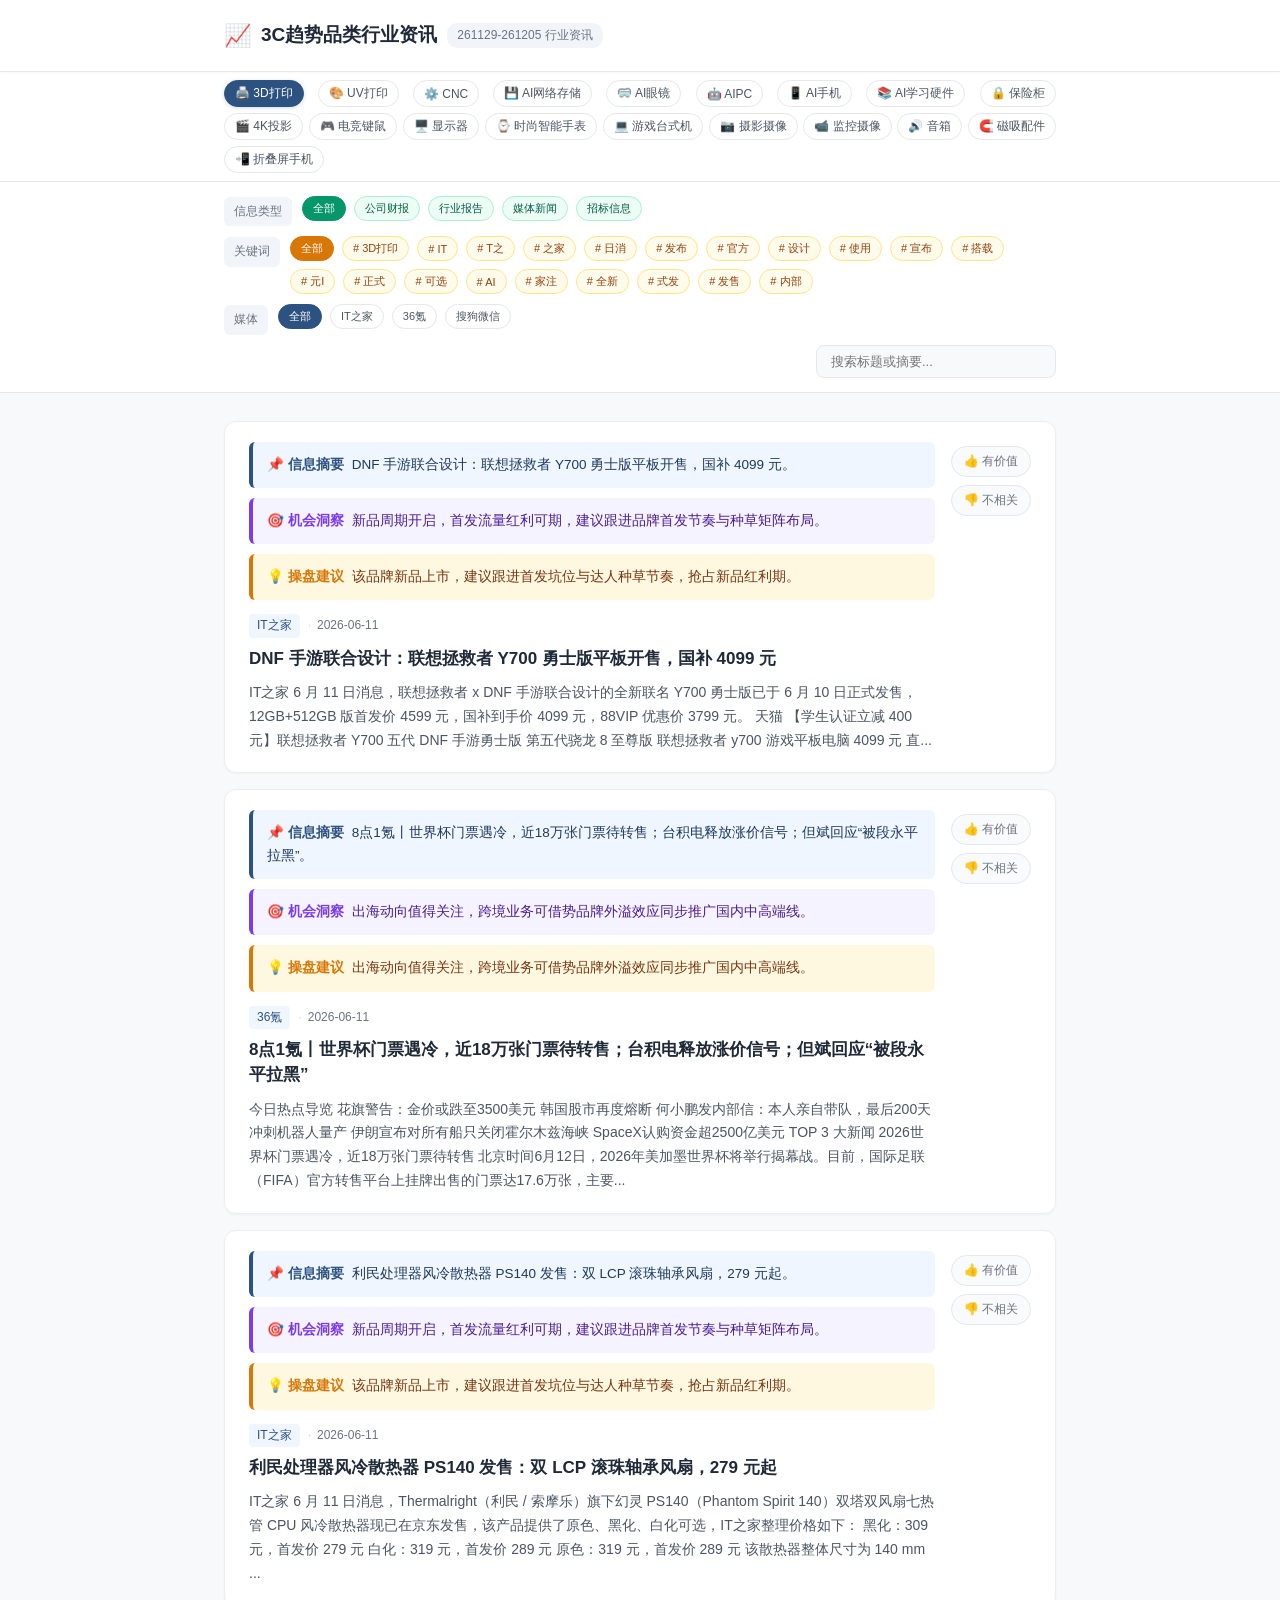
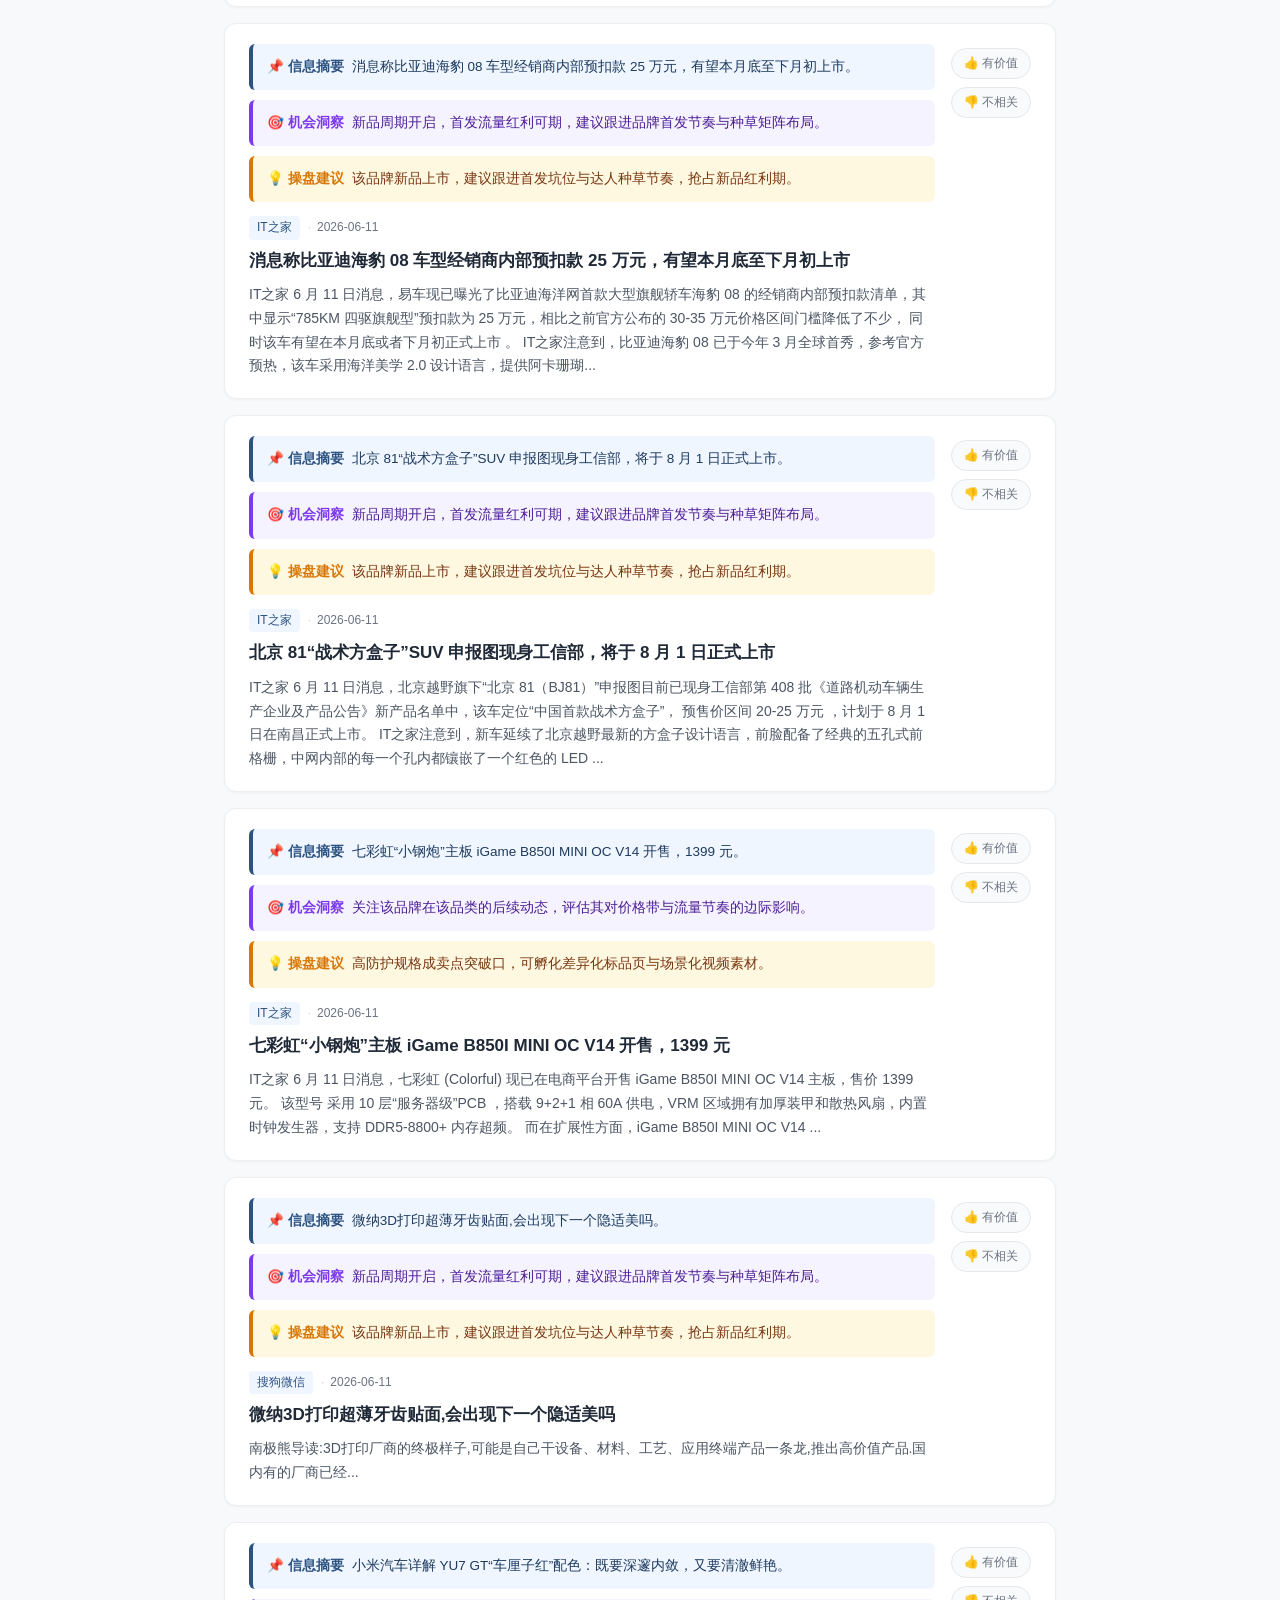
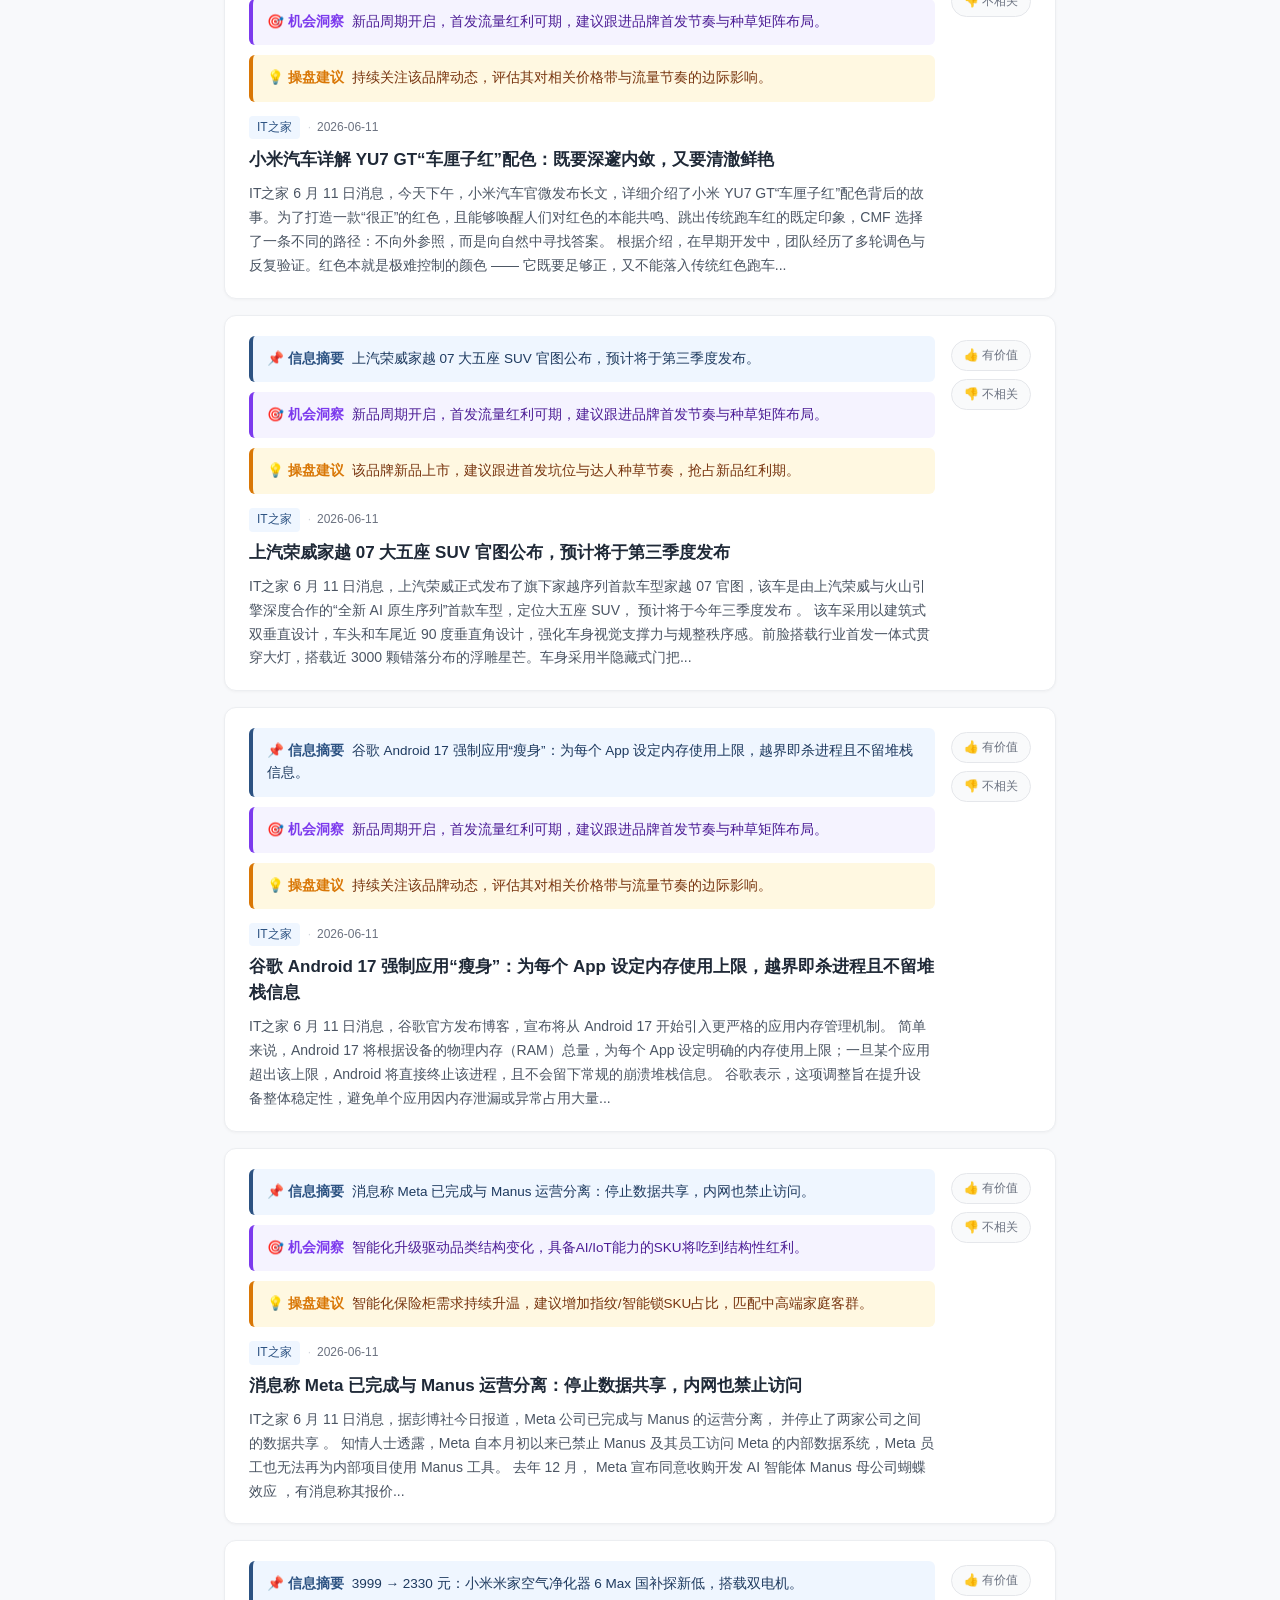
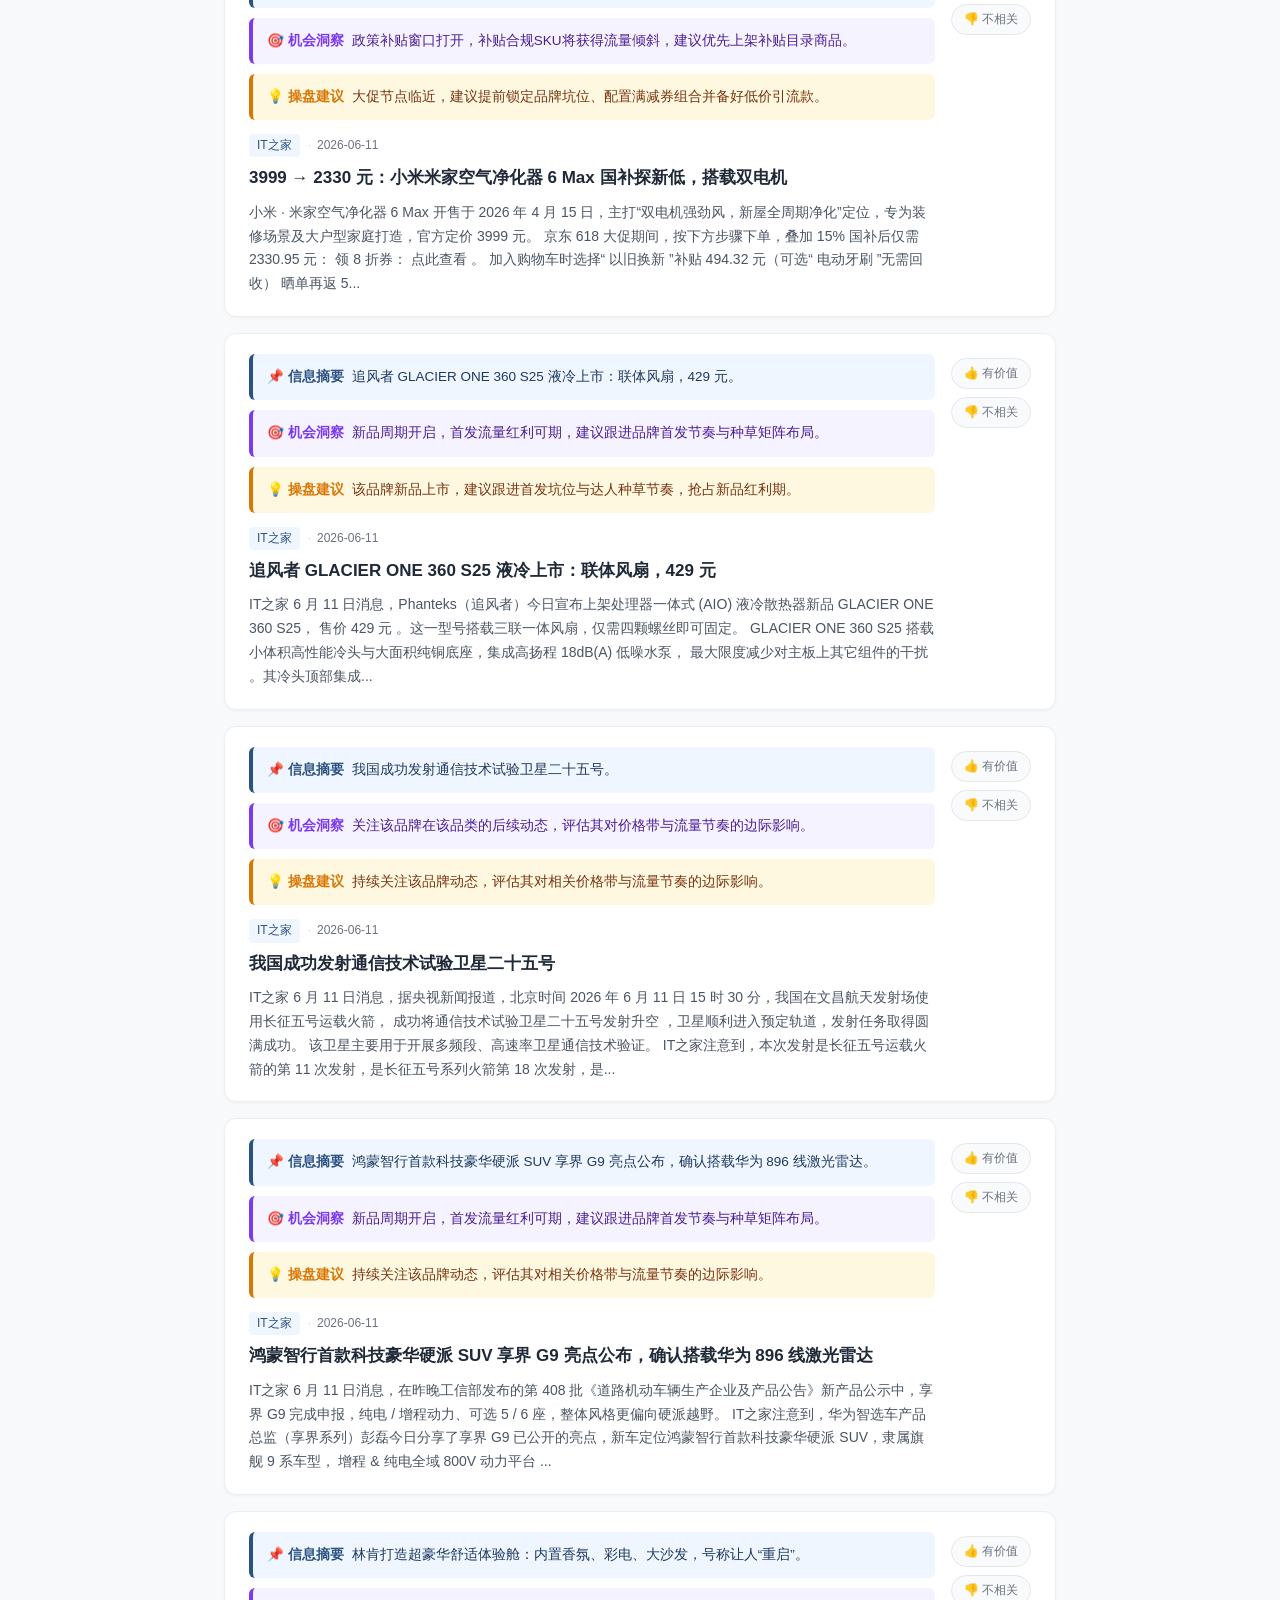
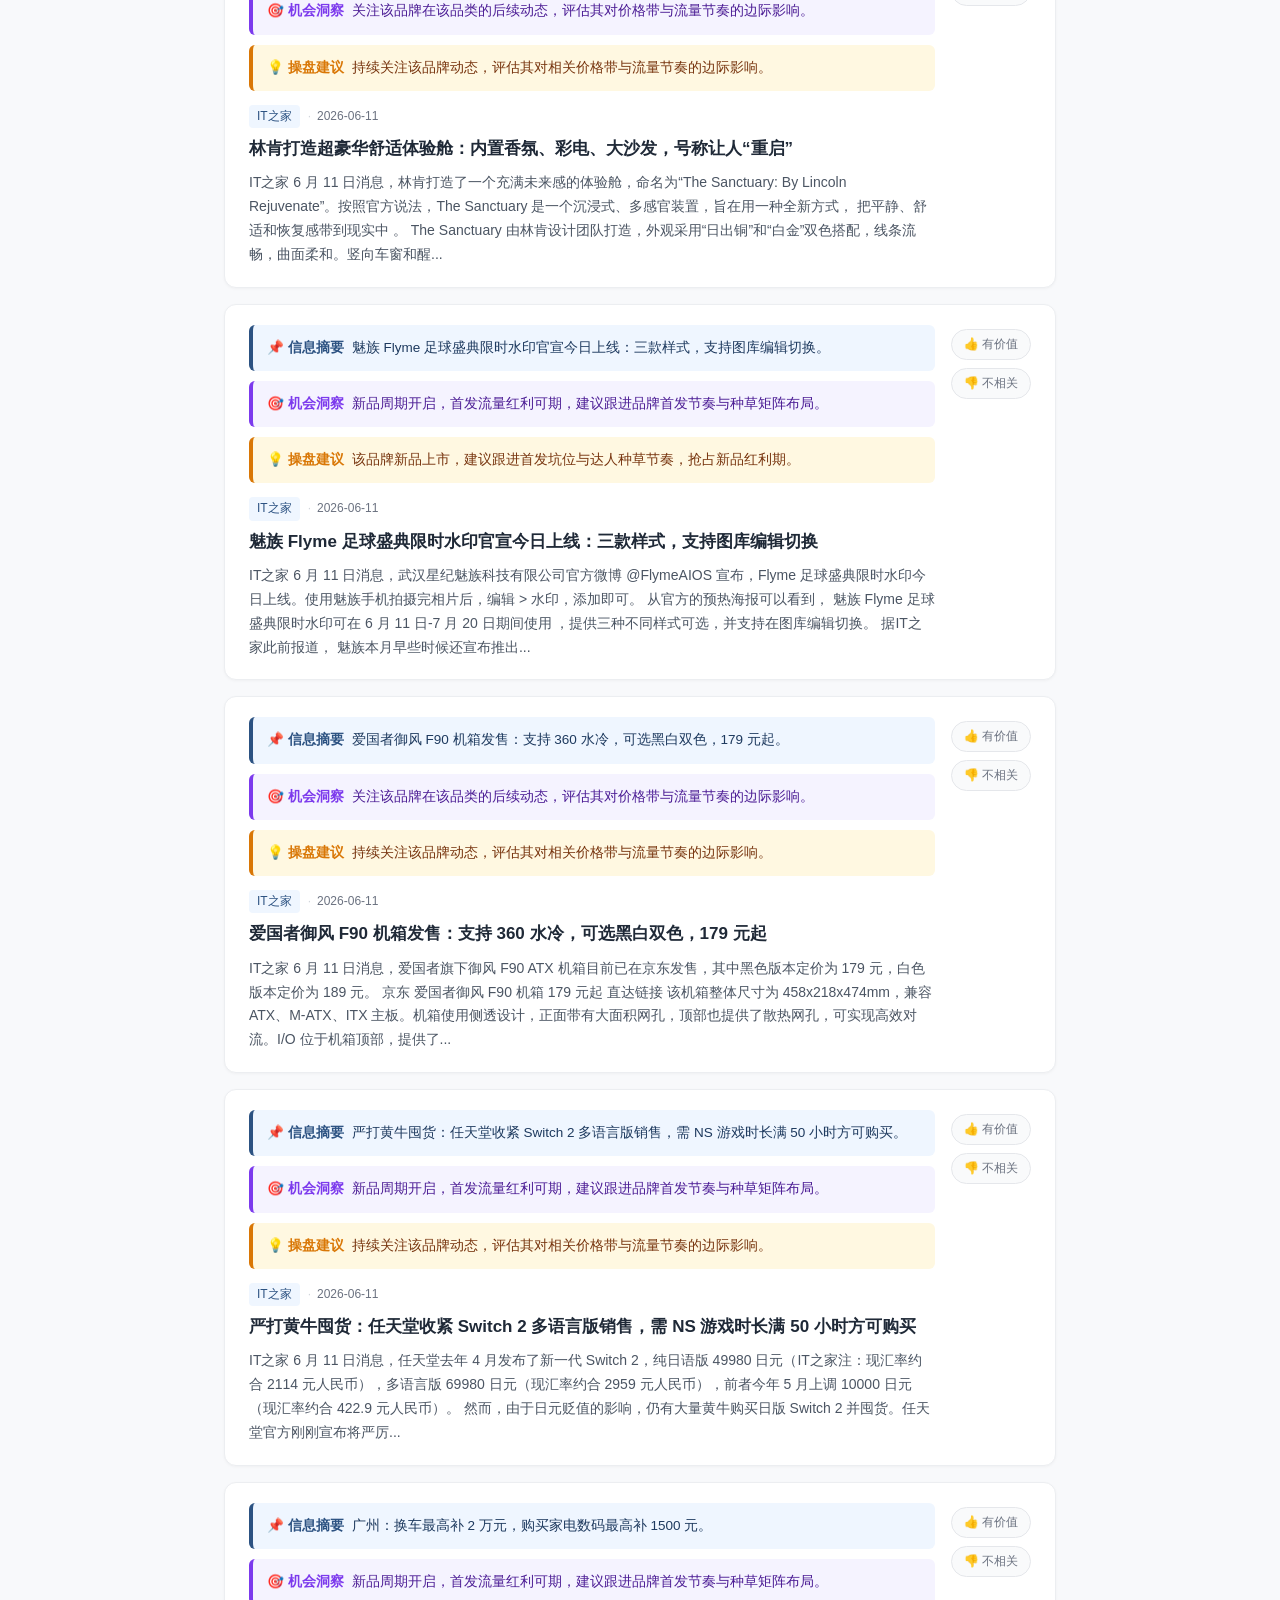
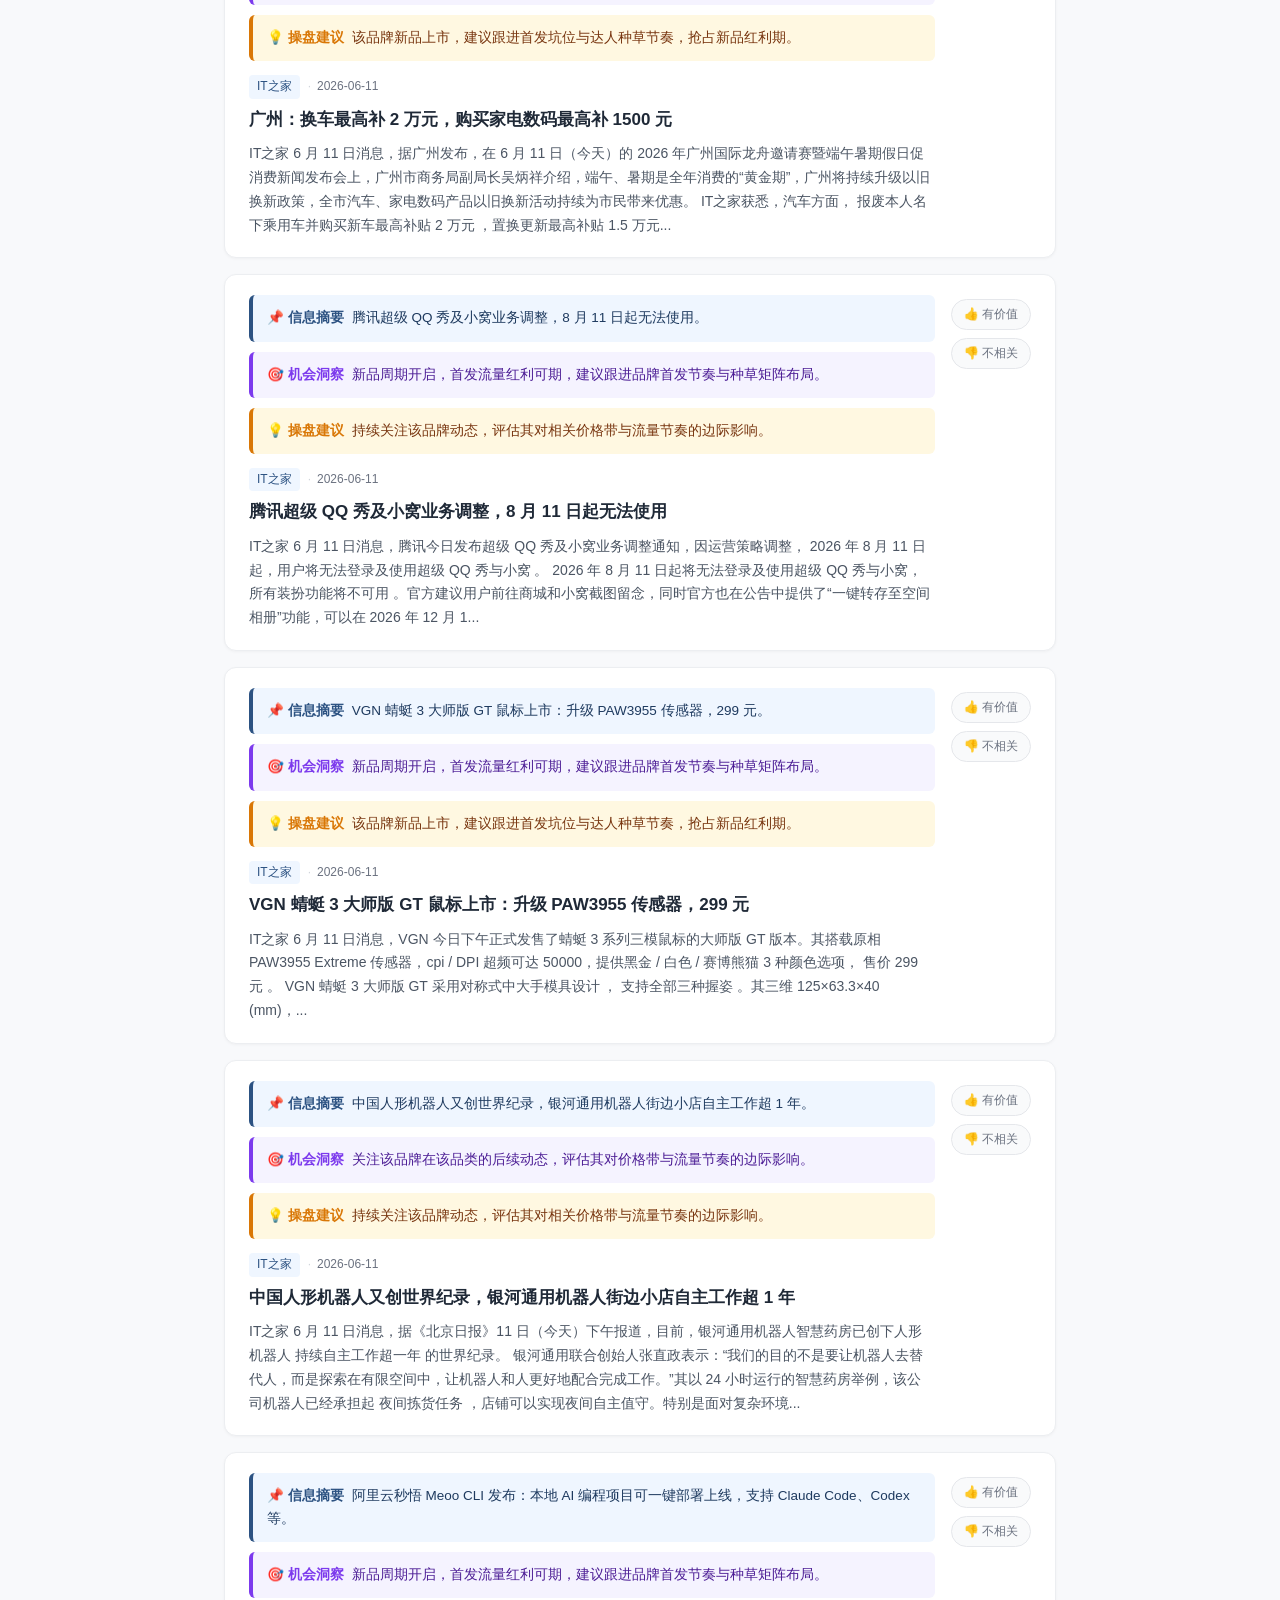
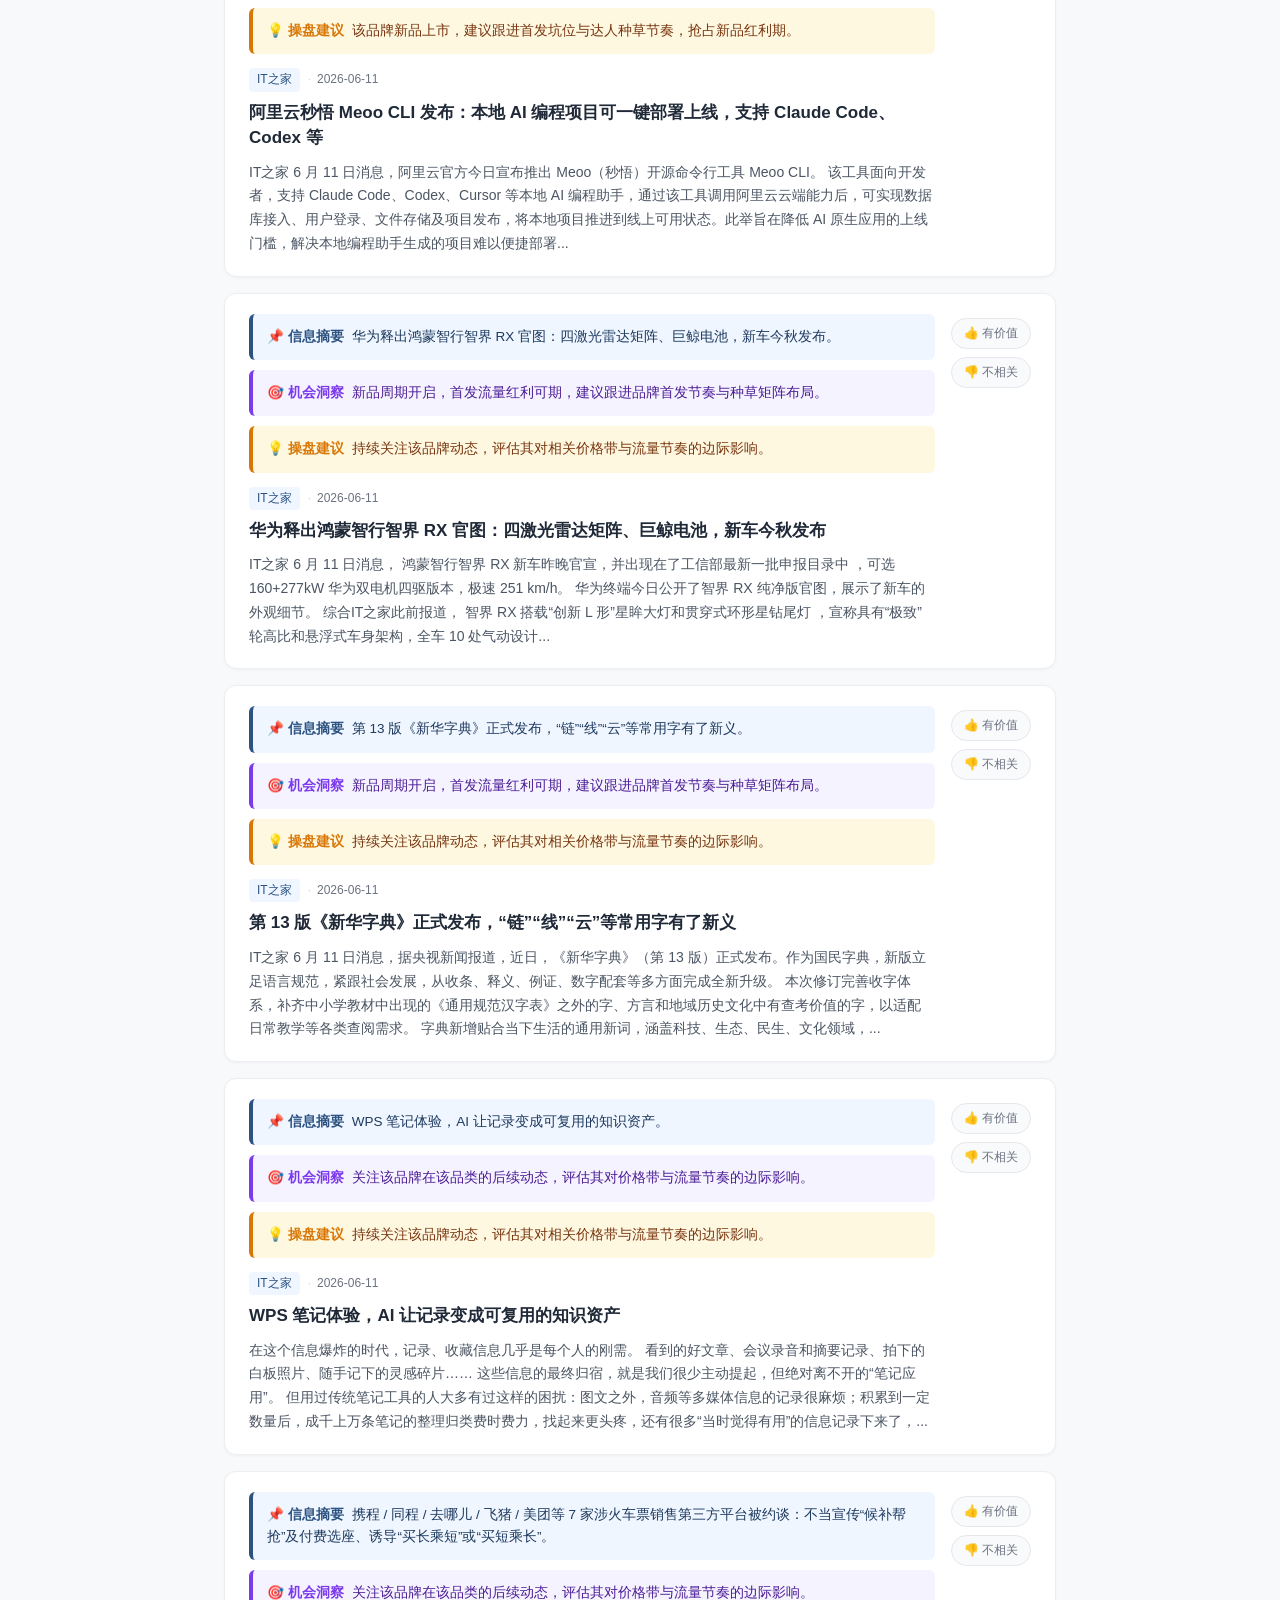
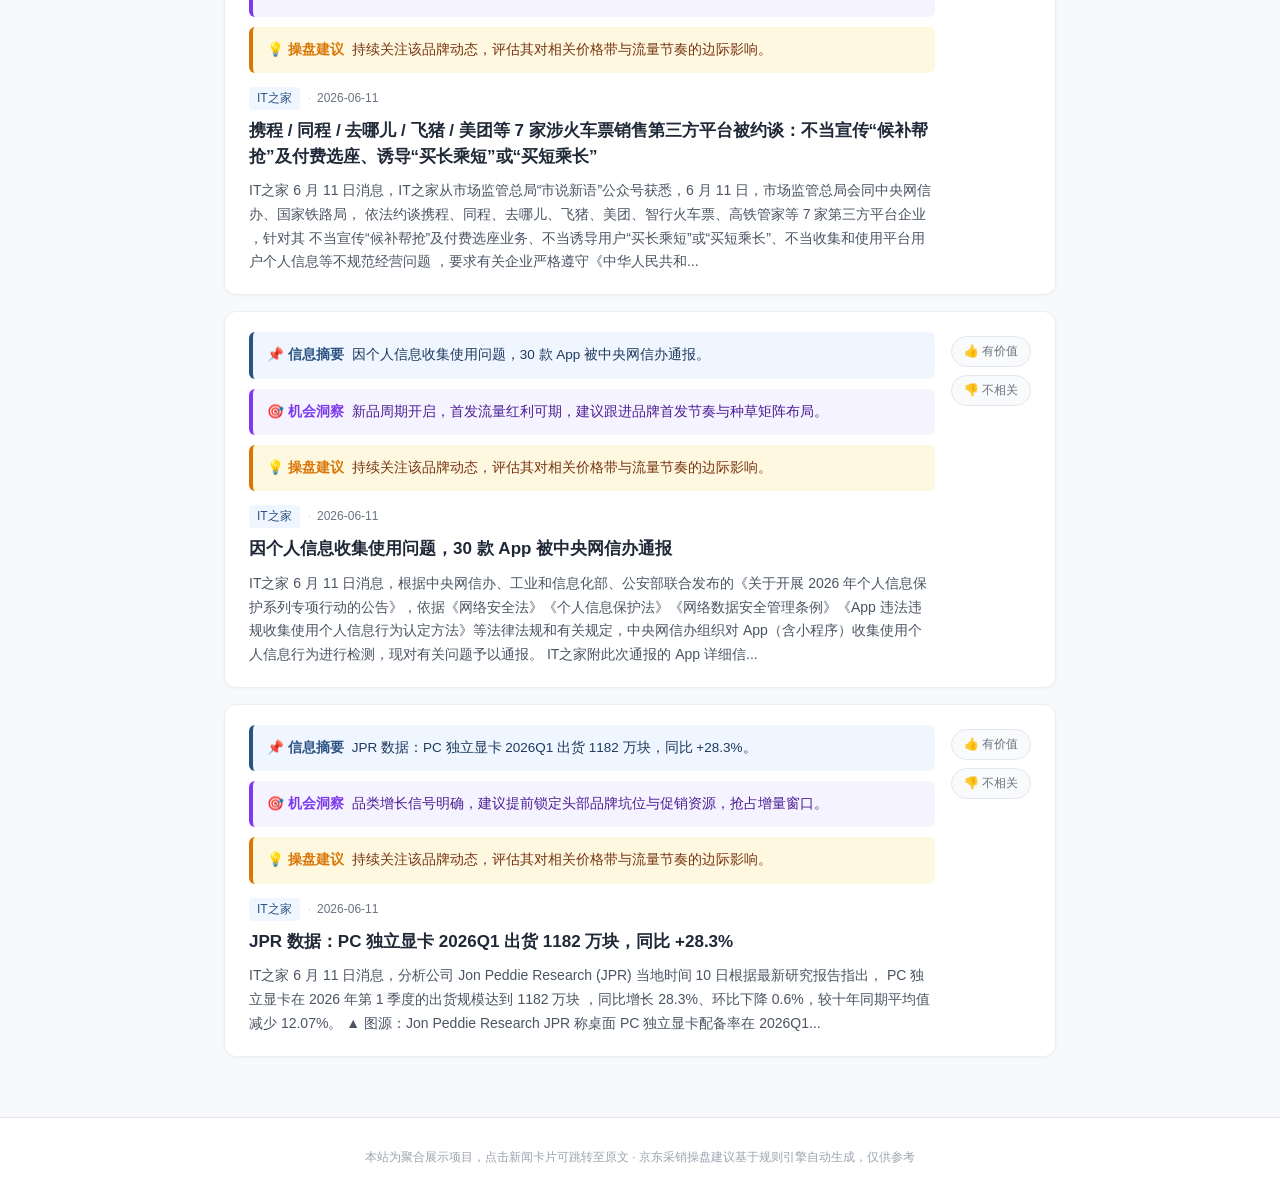
==== commit dbd2745d: "feat: 前台品类Tab从categories.json动态加载，admin增删品类实时联动" ====
--- a/index.html
+++ b/index.html
@@ -21,25 +21,7 @@
   <nav class="category-tabs">
     <div class="container">
       <div class="tabs-scroll" id="category-tabs">
-        <button class="tab-btn tab-active" data-cat="3d-printing">🖨️ 3D打印</button>
-        <button class="tab-btn" data-cat="uv-printing">🎨 UV打印</button>
-        <button class="tab-btn" data-cat="cnc">⚙️ CNC</button>
-        <button class="tab-btn" data-cat="ai-nas">💾 AI网络存储</button>
-        <button class="tab-btn" data-cat="ai-glasses">🥽 AI眼镜</button>
-        <button class="tab-btn" data-cat="ai-pc">🤖 AIPC</button>
-        <button class="tab-btn" data-cat="ai-phone">📱 AI手机</button>
-        <button class="tab-btn" data-cat="ai-learning">📚 AI学习硬件</button>
-        <button class="tab-btn" data-cat="safe-box">🔒 保险柜</button>
-        <button class="tab-btn" data-cat="4k-projector">🎬 4K投影</button>
-        <button class="tab-btn" data-cat="gaming-peripherals">🎮 电竞键鼠</button>
-        <button class="tab-btn" data-cat="monitor">🖥️ 显示器</button>
-        <button class="tab-btn" data-cat="smart-watch">⌚ 时尚智能手表</button>
-        <button class="tab-btn" data-cat="gaming-desktop">💻 游戏台式机</button>
-        <button class="tab-btn" data-cat="photography">📷 摄影摄像</button>
-        <button class="tab-btn" data-cat="surveillance">📹 监控摄像</button>
-        <button class="tab-btn" data-cat="speaker">🔊 音箱</button>
-        <button class="tab-btn" data-cat="magnetic-accessories">🧲 磁吸配件</button>
-        <button class="tab-btn" data-cat="foldable-phone">📲 折叠屏手机</button>
+        <!-- Category tabs are dynamically rendered from categories.json by app.js -->
       </div>
     </div>
   </nav>
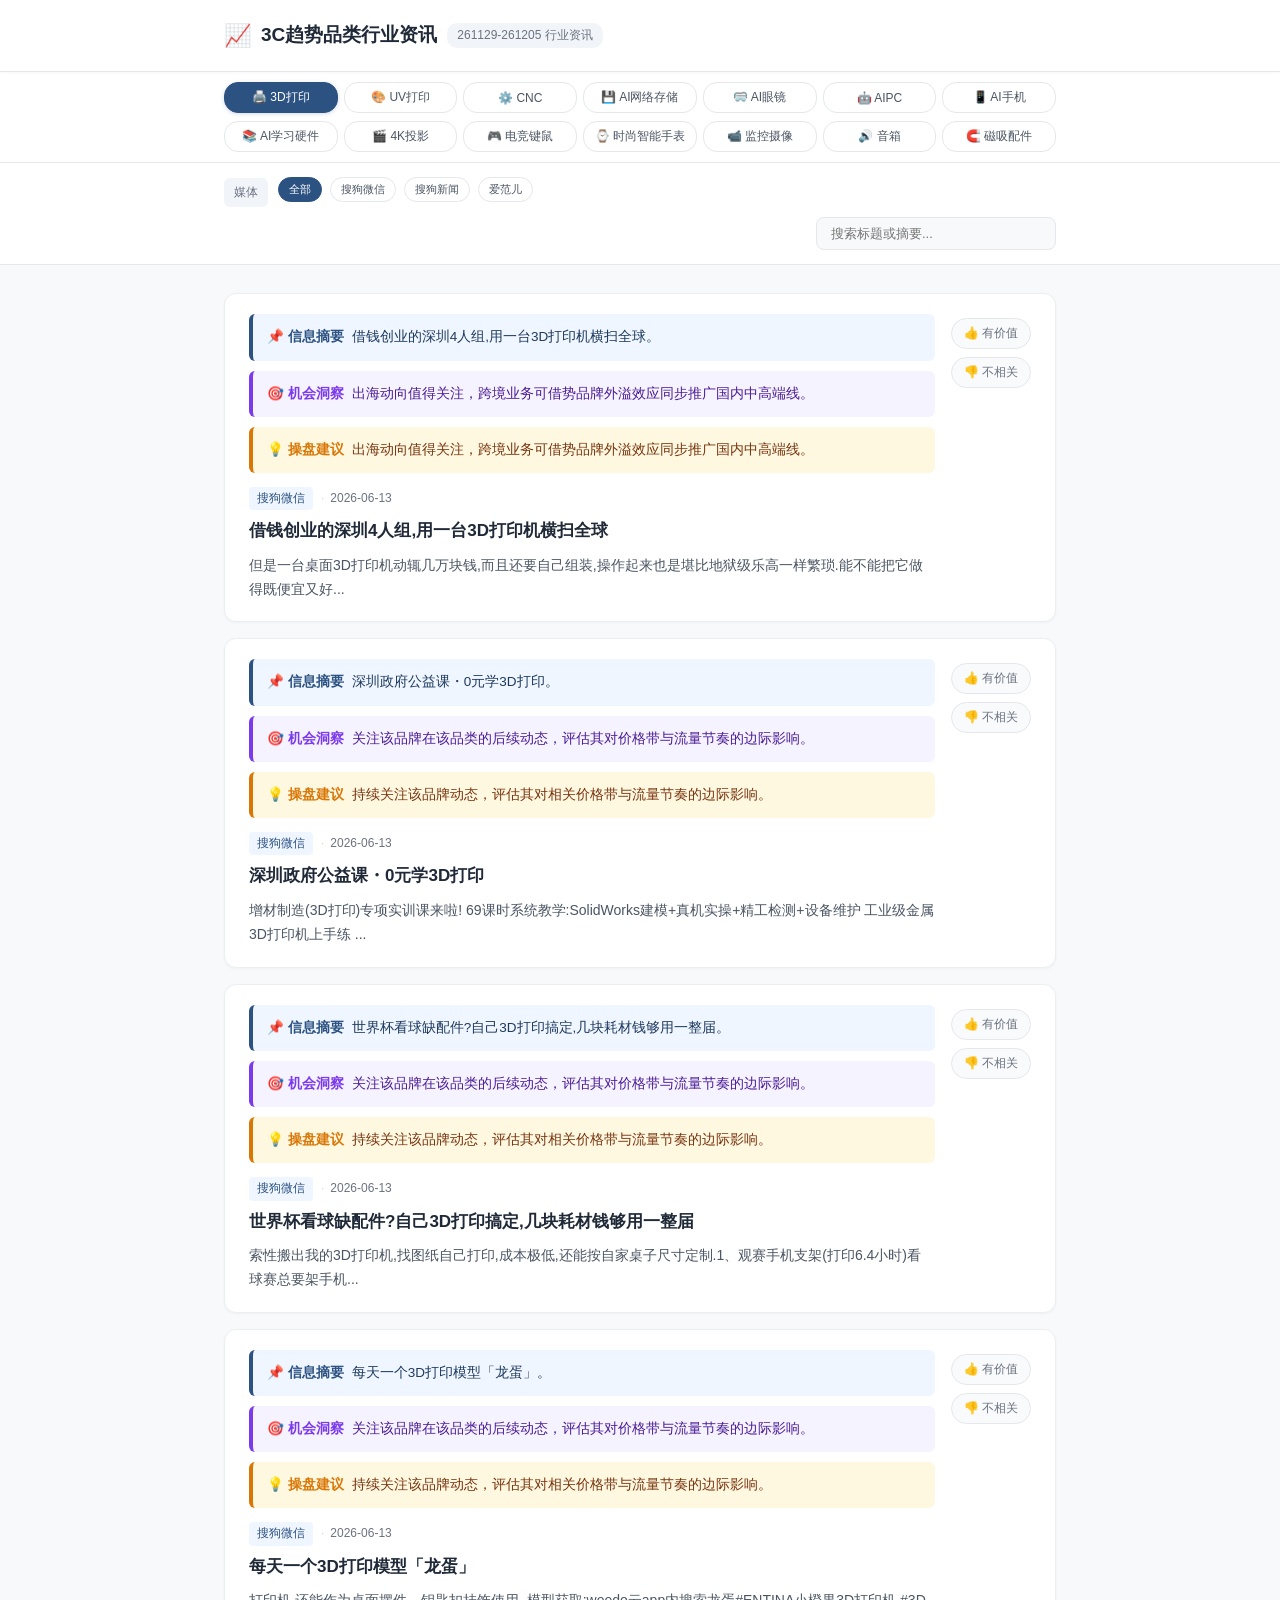
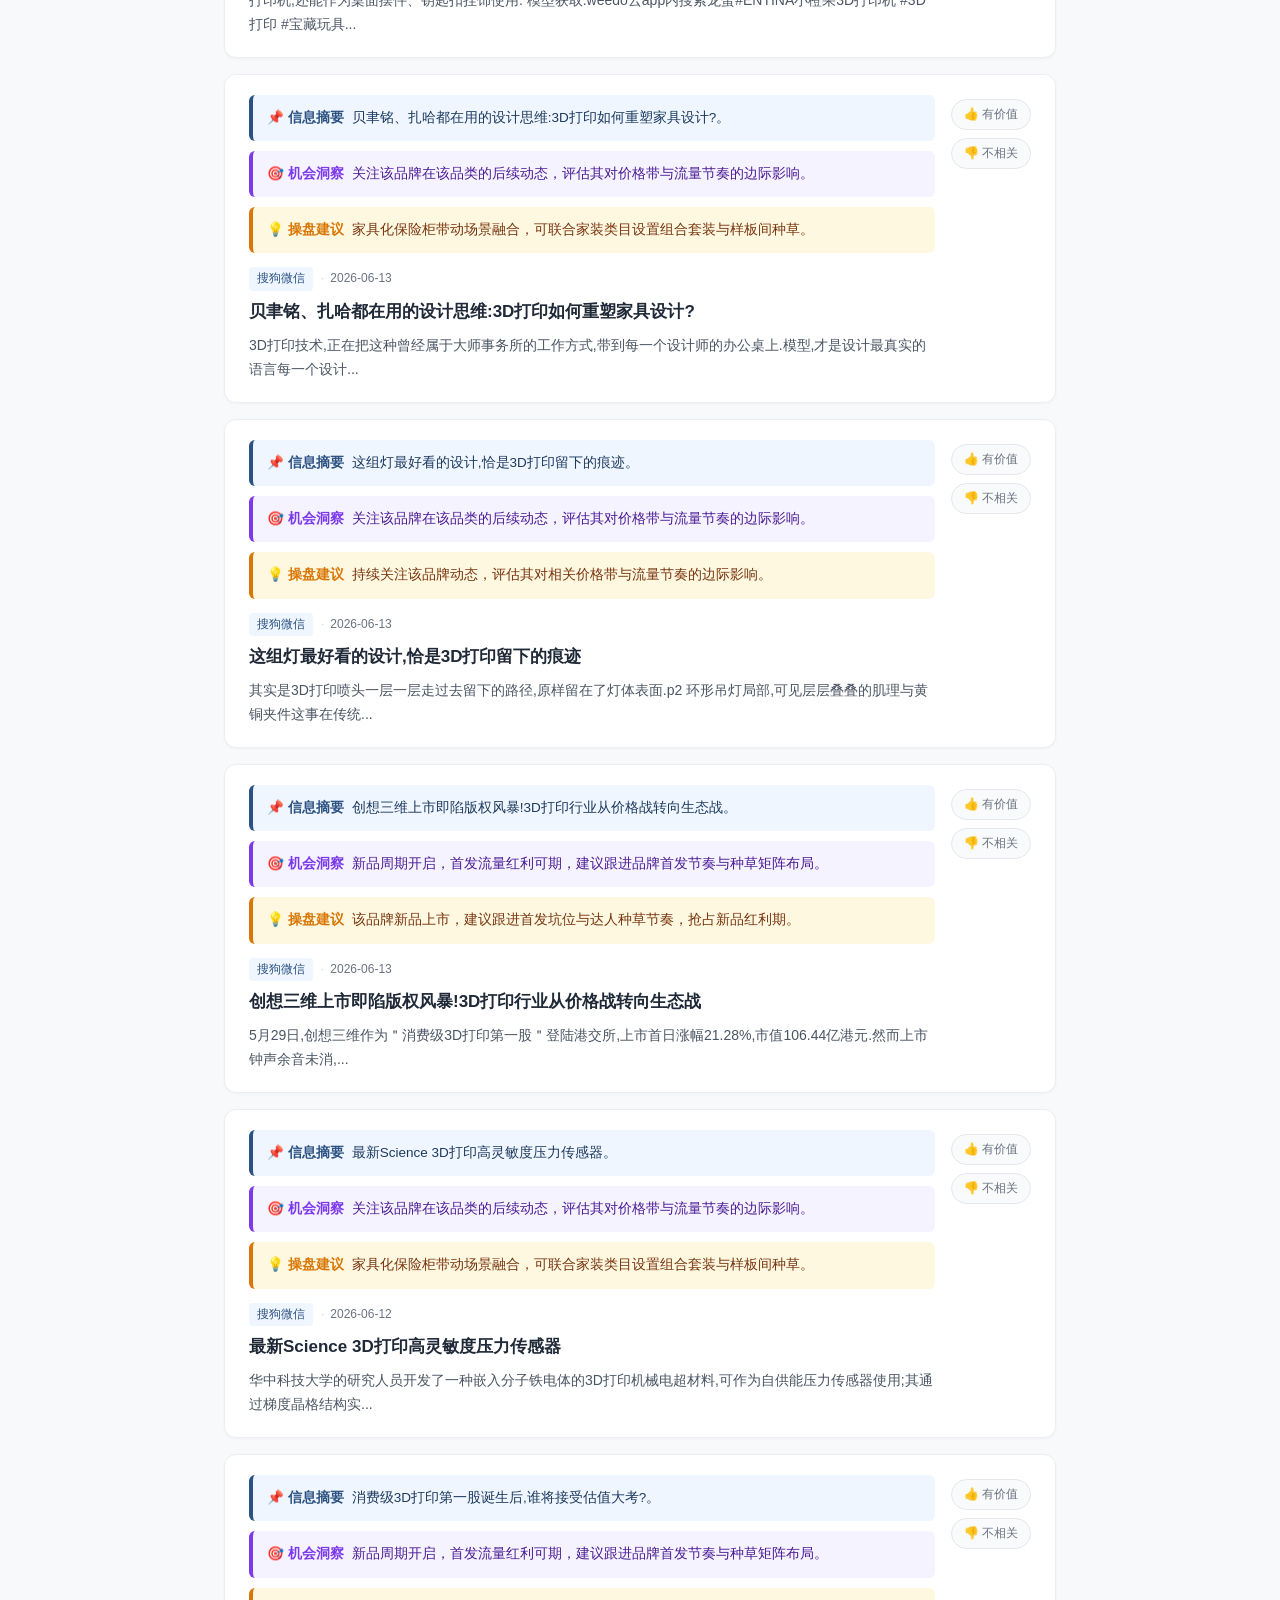
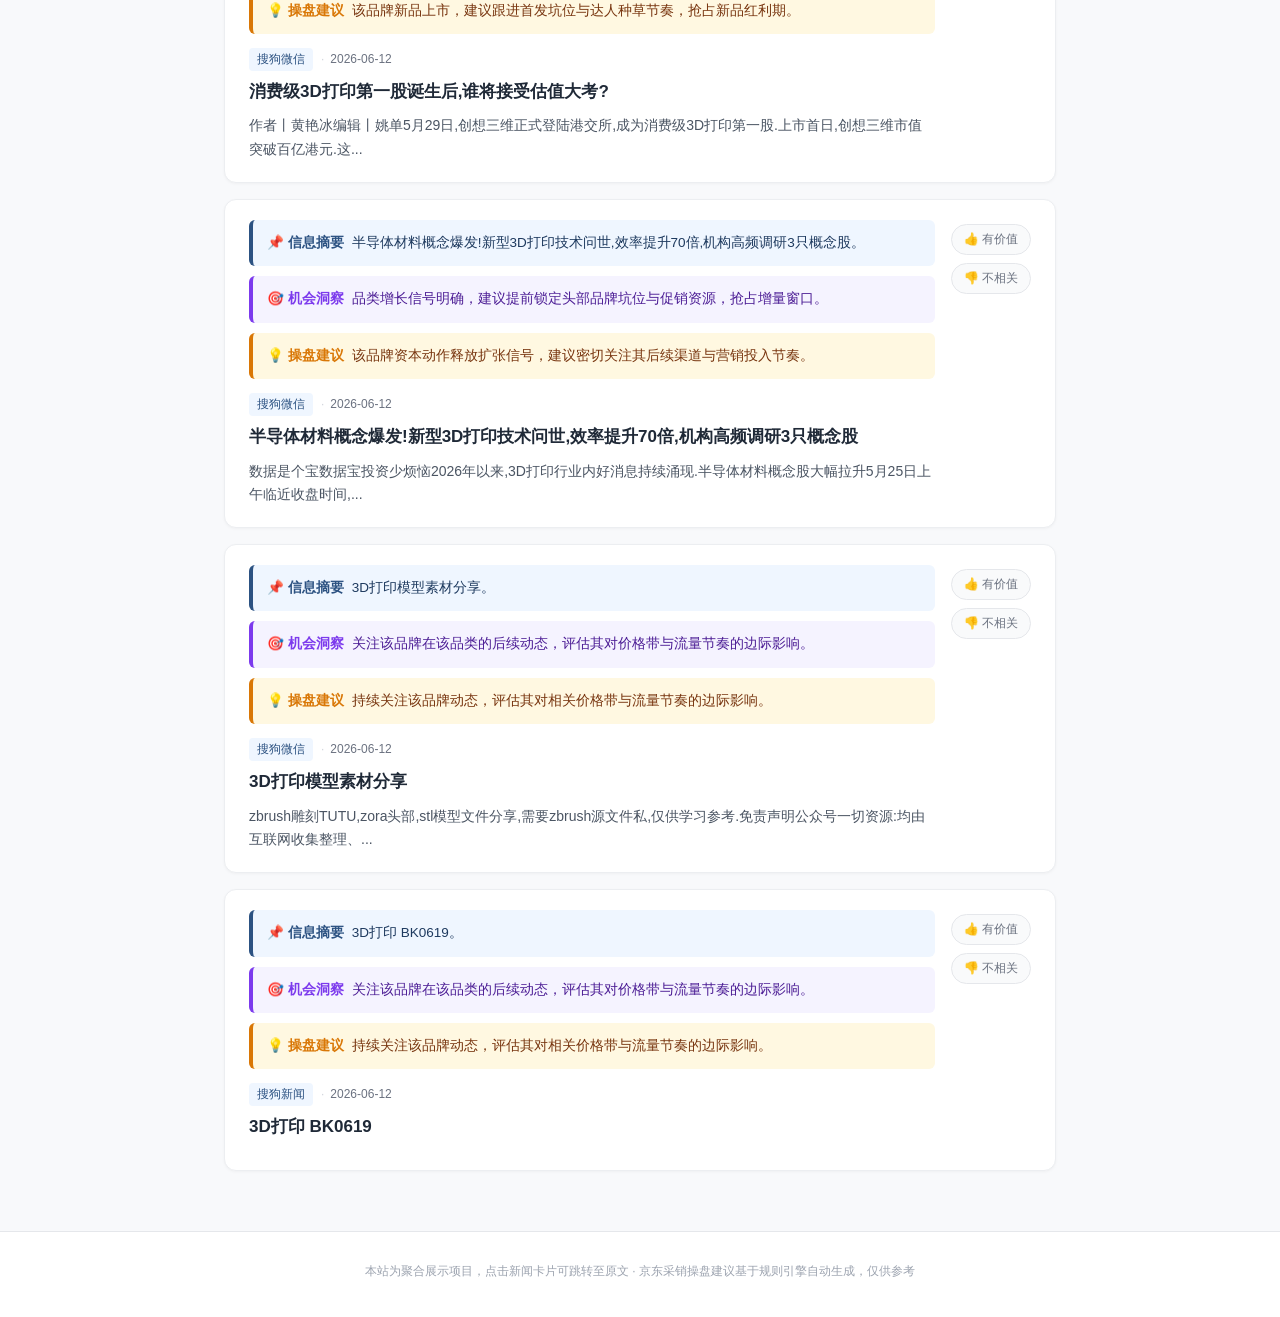
==== commit 63b92282: "refactor: 搜索引擎从Bing切换到搜狗,修复品类内容差异化 - Bing已完全JS渲染,纯HTTP无法获取结果 - 改用搜狗微信+搜狗新闻作为主搜索源 - run.py重构为顺序搜索+延迟防" ====
--- a/index.html
+++ b/index.html
@@ -29,18 +29,6 @@
   <section class="toolbar">
     <div class="container toolbar-inner">
       <div class="filter-row">
-        <span class="filter-label">信息类型</span>
-        <div class="category-filter chips-wrap" id="category-filter">
-          <button class="chip chip-cat chip-active" data-category="">全部</button>
-        </div>
-      </div>
-      <div class="filter-row">
-        <span class="filter-label">关键词</span>
-        <div class="keyword-filter chips-wrap" id="keyword-filter">
-          <button class="chip chip-keyword chip-active" data-keyword="">全部</button>
-        </div>
-      </div>
-      <div class="filter-row">
         <span class="filter-label">媒体</span>
         <div class="source-filter chips-wrap" id="source-filter">
           <button class="chip chip-active" data-source="">全部</button>
--- a/style.css
+++ b/style.css
@@ -179,17 +179,17 @@
   border-bottom: 1px solid #E5E7EB;
 }
 .tabs-scroll {
-  display: flex;
-  flex-wrap: wrap;
-  justify-content: space-between;
-  gap: 6px 4px;
-  padding: 8px 0;
+  display: grid;
+  grid-template-columns: repeat(7, 1fr);
+  gap: 8px 6px;
+  padding: 10px 0;
 }
 .tab-btn {
   display: inline-flex;
   align-items: center;
+  justify-content: center;
   gap: 3px;
-  padding: 4px 10px;
+  padding: 6px 4px;
   border: 1px solid #E5E7EB;
   border-radius: 14px;
   background: #FFFFFF;
@@ -199,6 +199,7 @@
   cursor: pointer;
   transition: all 0.2s ease;
   white-space: nowrap;
+  text-align: center;
 }
 .tab-btn:hover {
   border-color: #2C5282;
@@ -462,6 +463,8 @@
   /* Category tabs: horizontal scroll on mobile */
   .category-tabs .container { padding: 0 8px; }
   .tabs-scroll {
+    display: flex;
+    grid-template-columns: none;
     flex-wrap: nowrap;
     overflow-x: auto;
     -webkit-overflow-scrolling: touch;
@@ -470,7 +473,12 @@
     scrollbar-width: none;
   }
   .tabs-scroll::-webkit-scrollbar { display: none; }
-  .tab-btn { padding: 5px 10px; font-size: 12px; flex-shrink: 0; }
+  .tab-btn {
+    padding: 5px 10px;
+    font-size: 12px;
+    flex-shrink: 0;
+    width: auto;
+  }
 
   /* Toolbar: stack filters vertically */
   .toolbar-inner { flex-direction: column; gap: 8px; padding-top: 10px; padding-bottom: 10px; }
